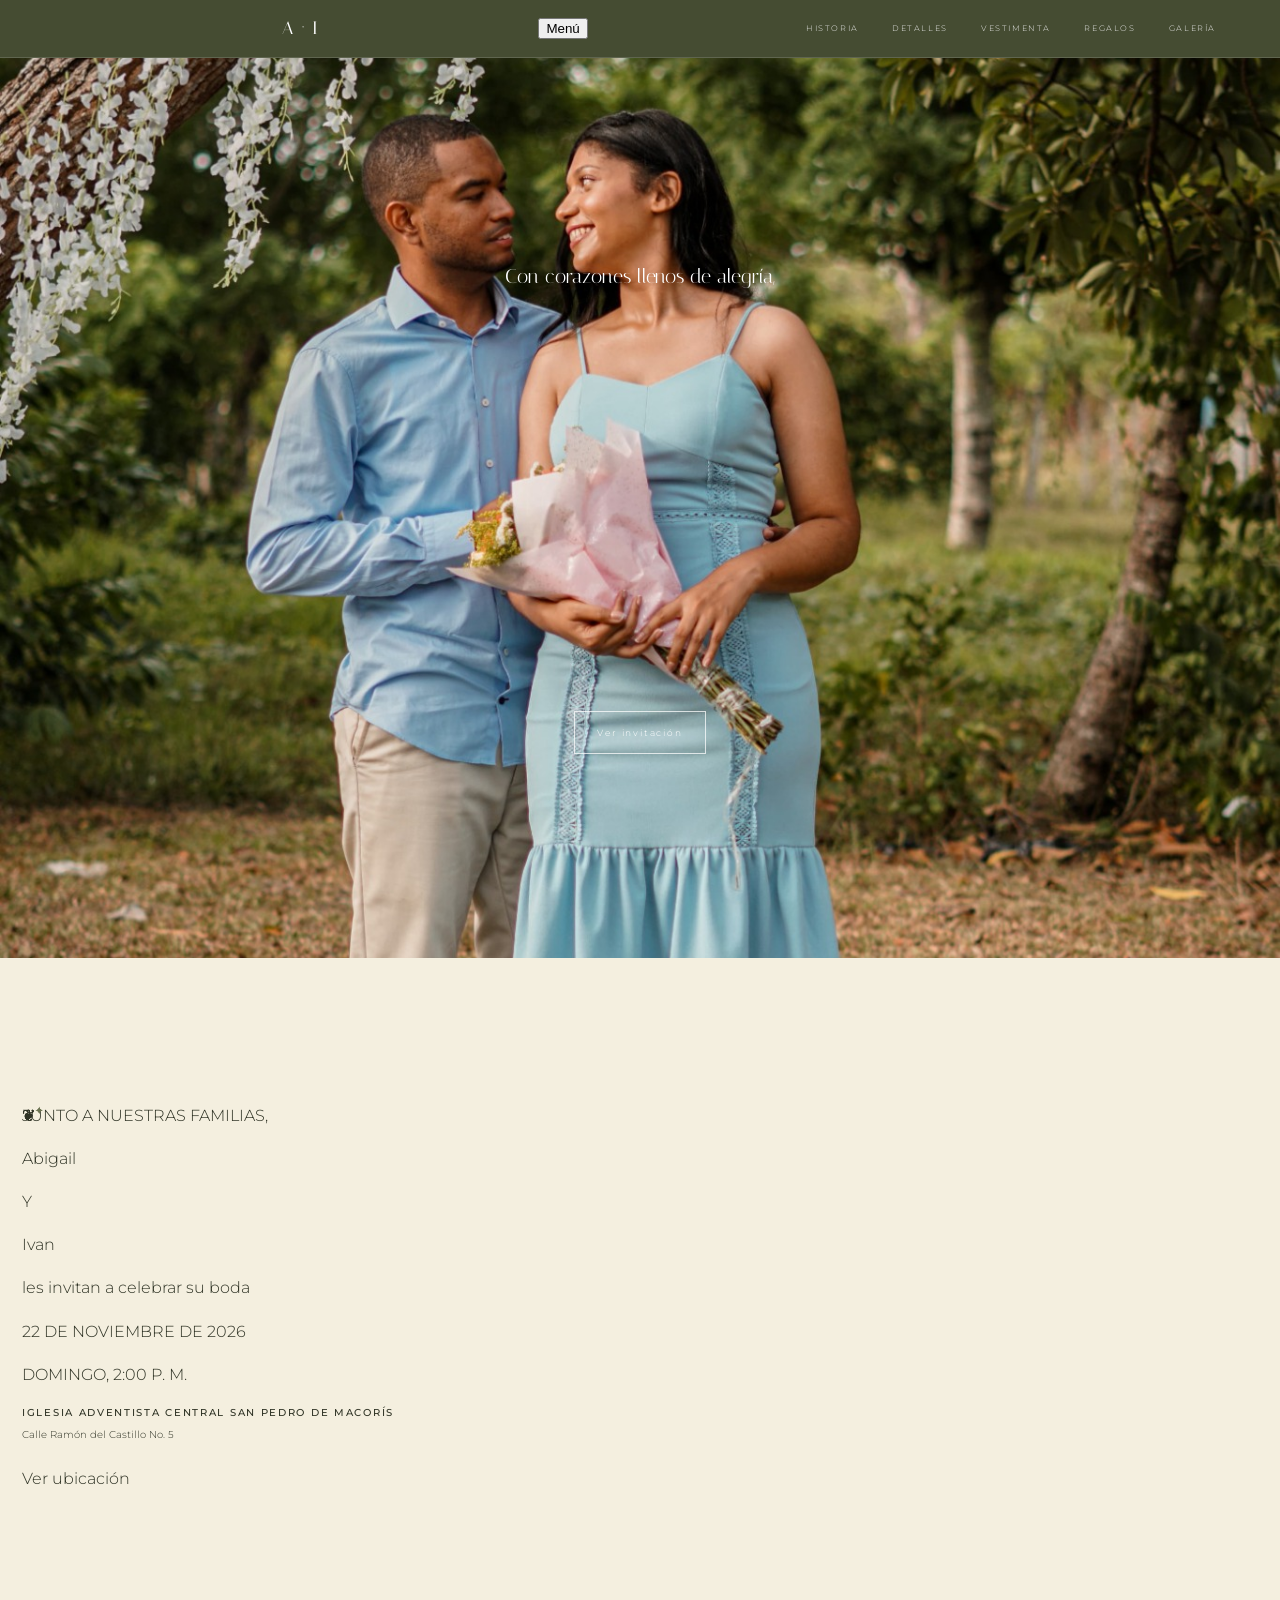
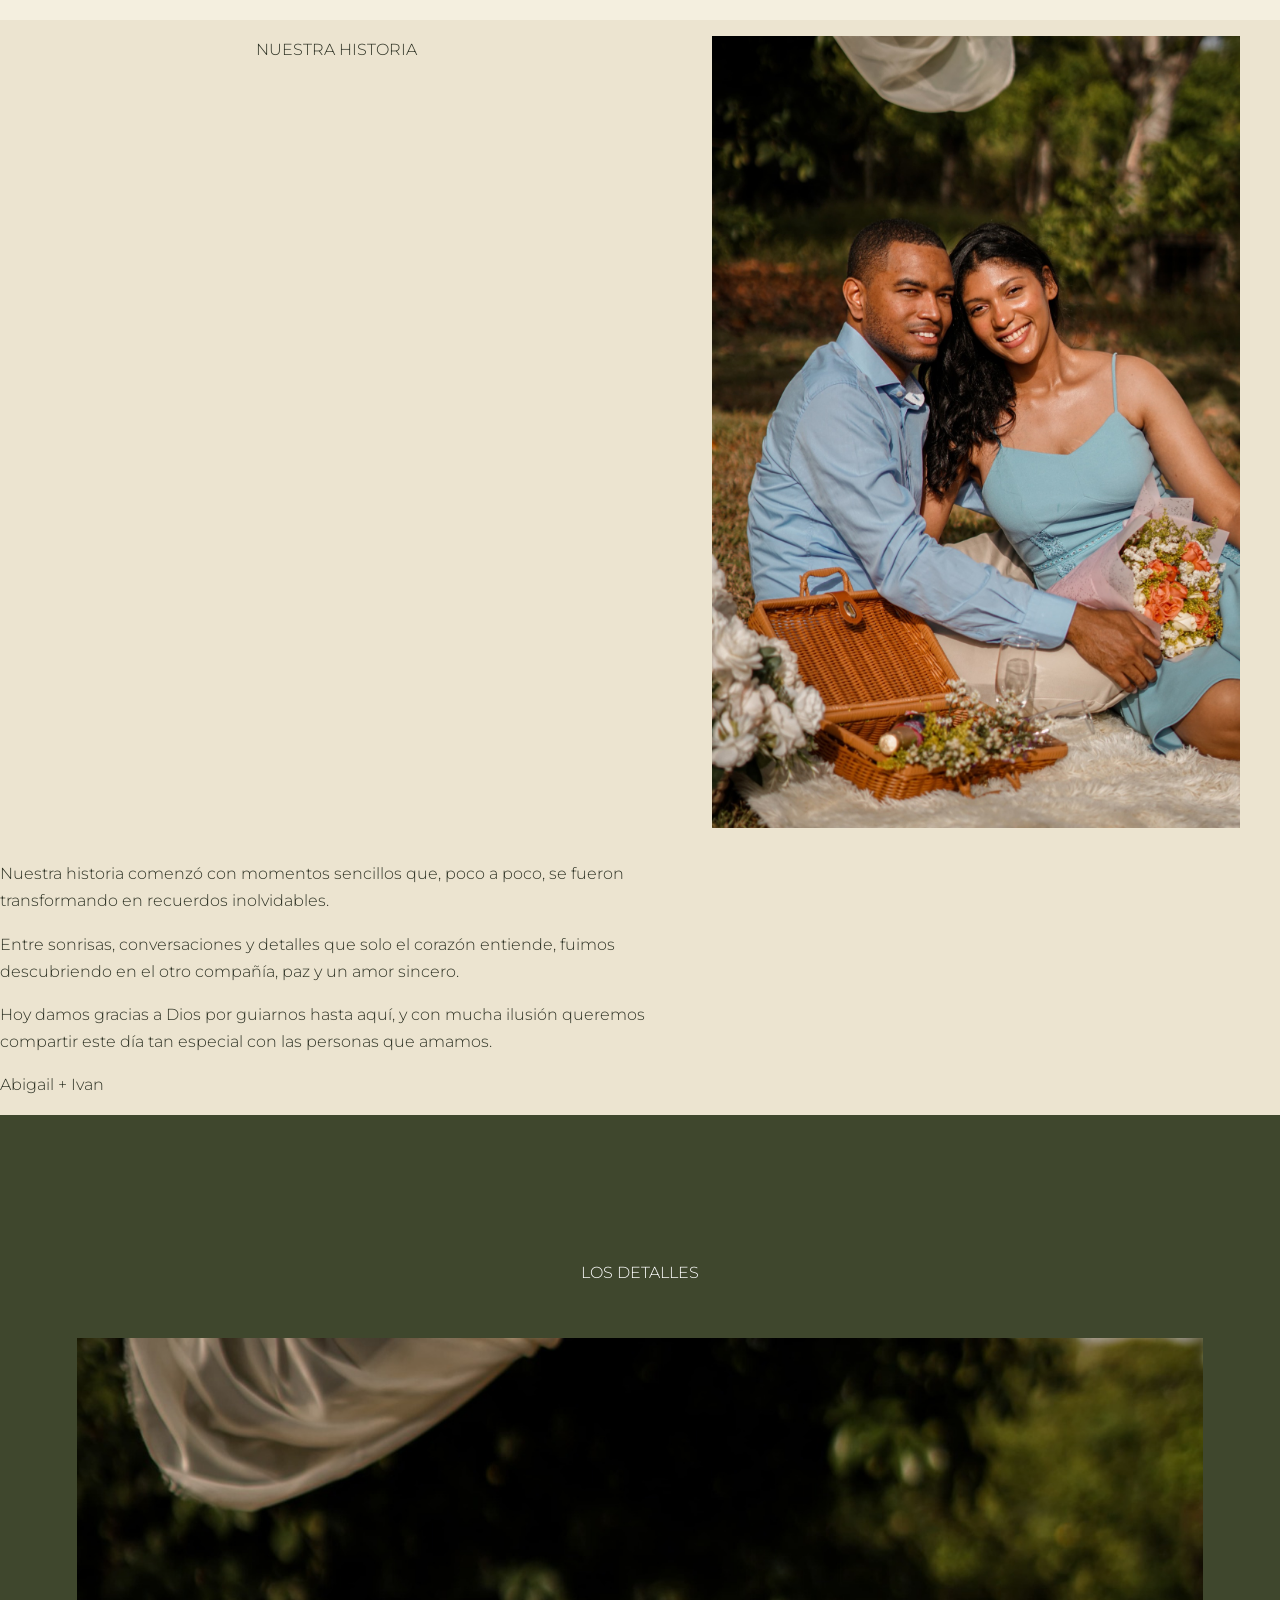
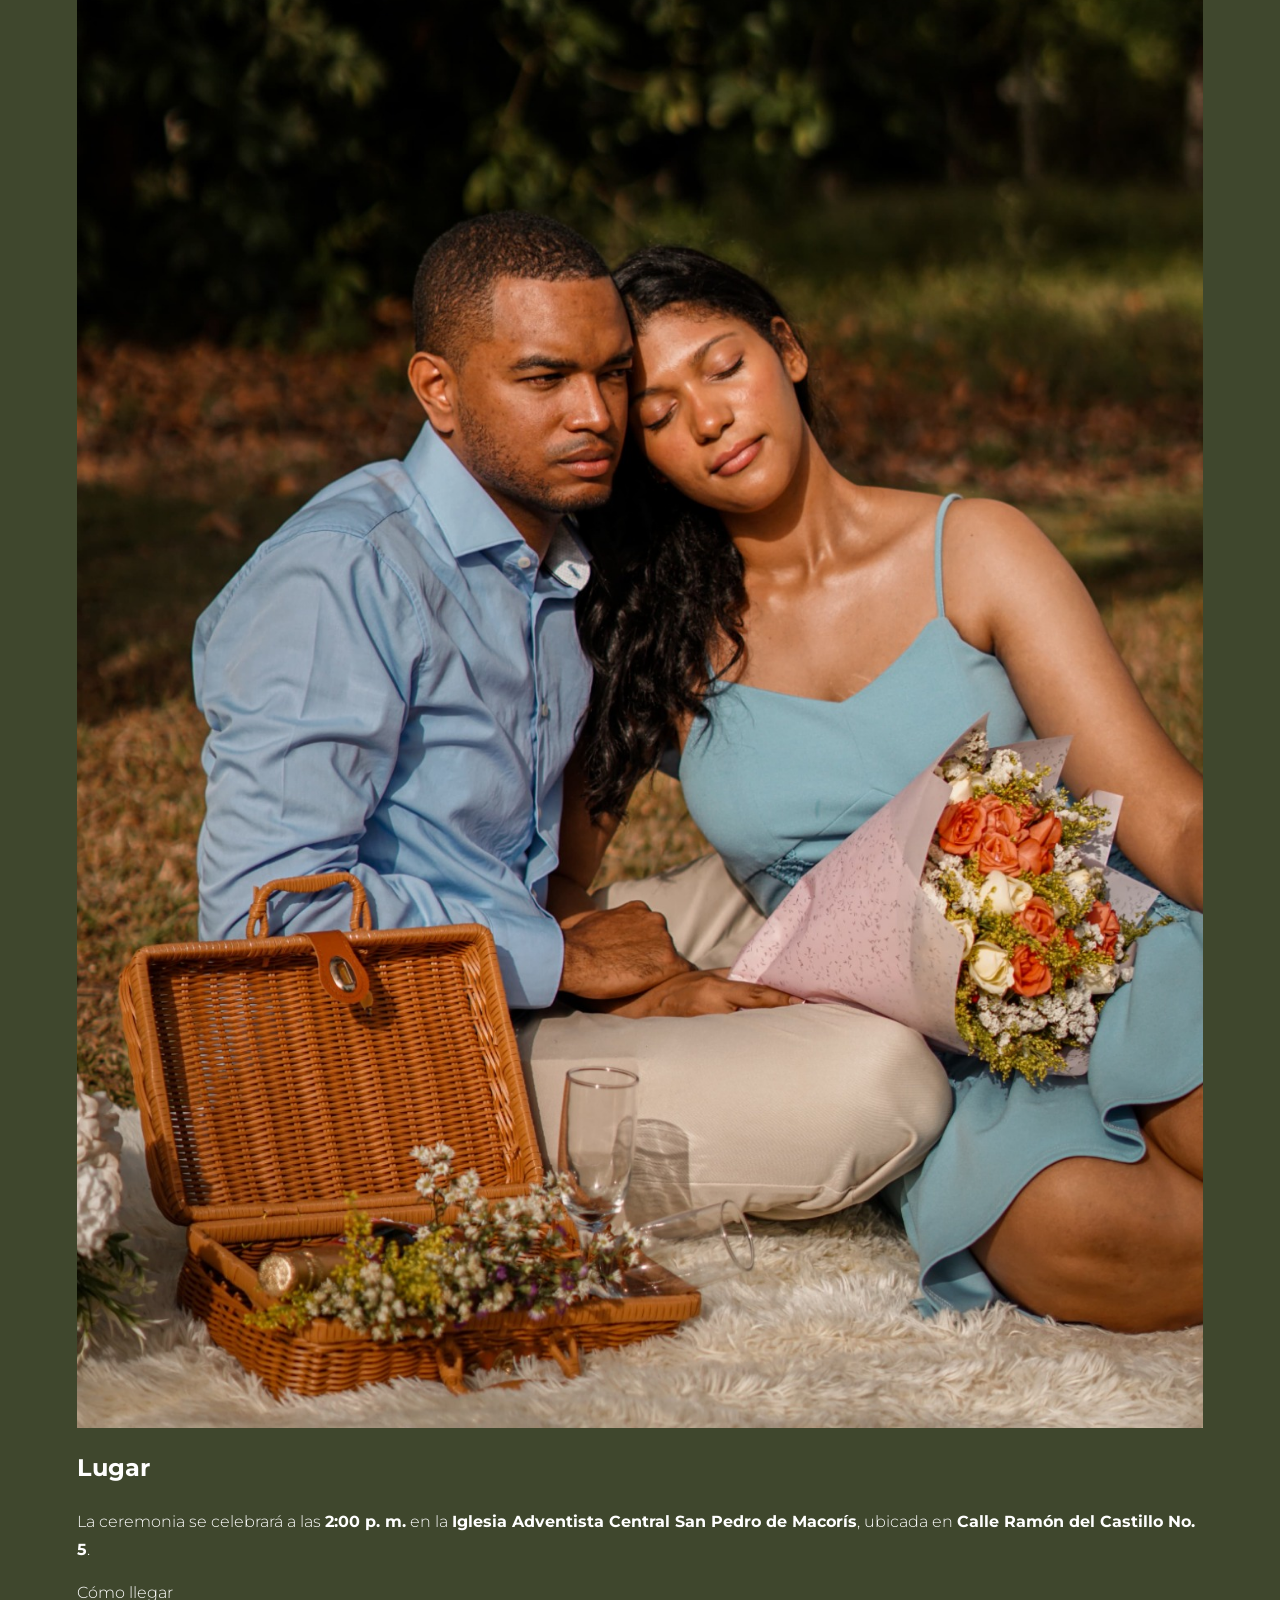
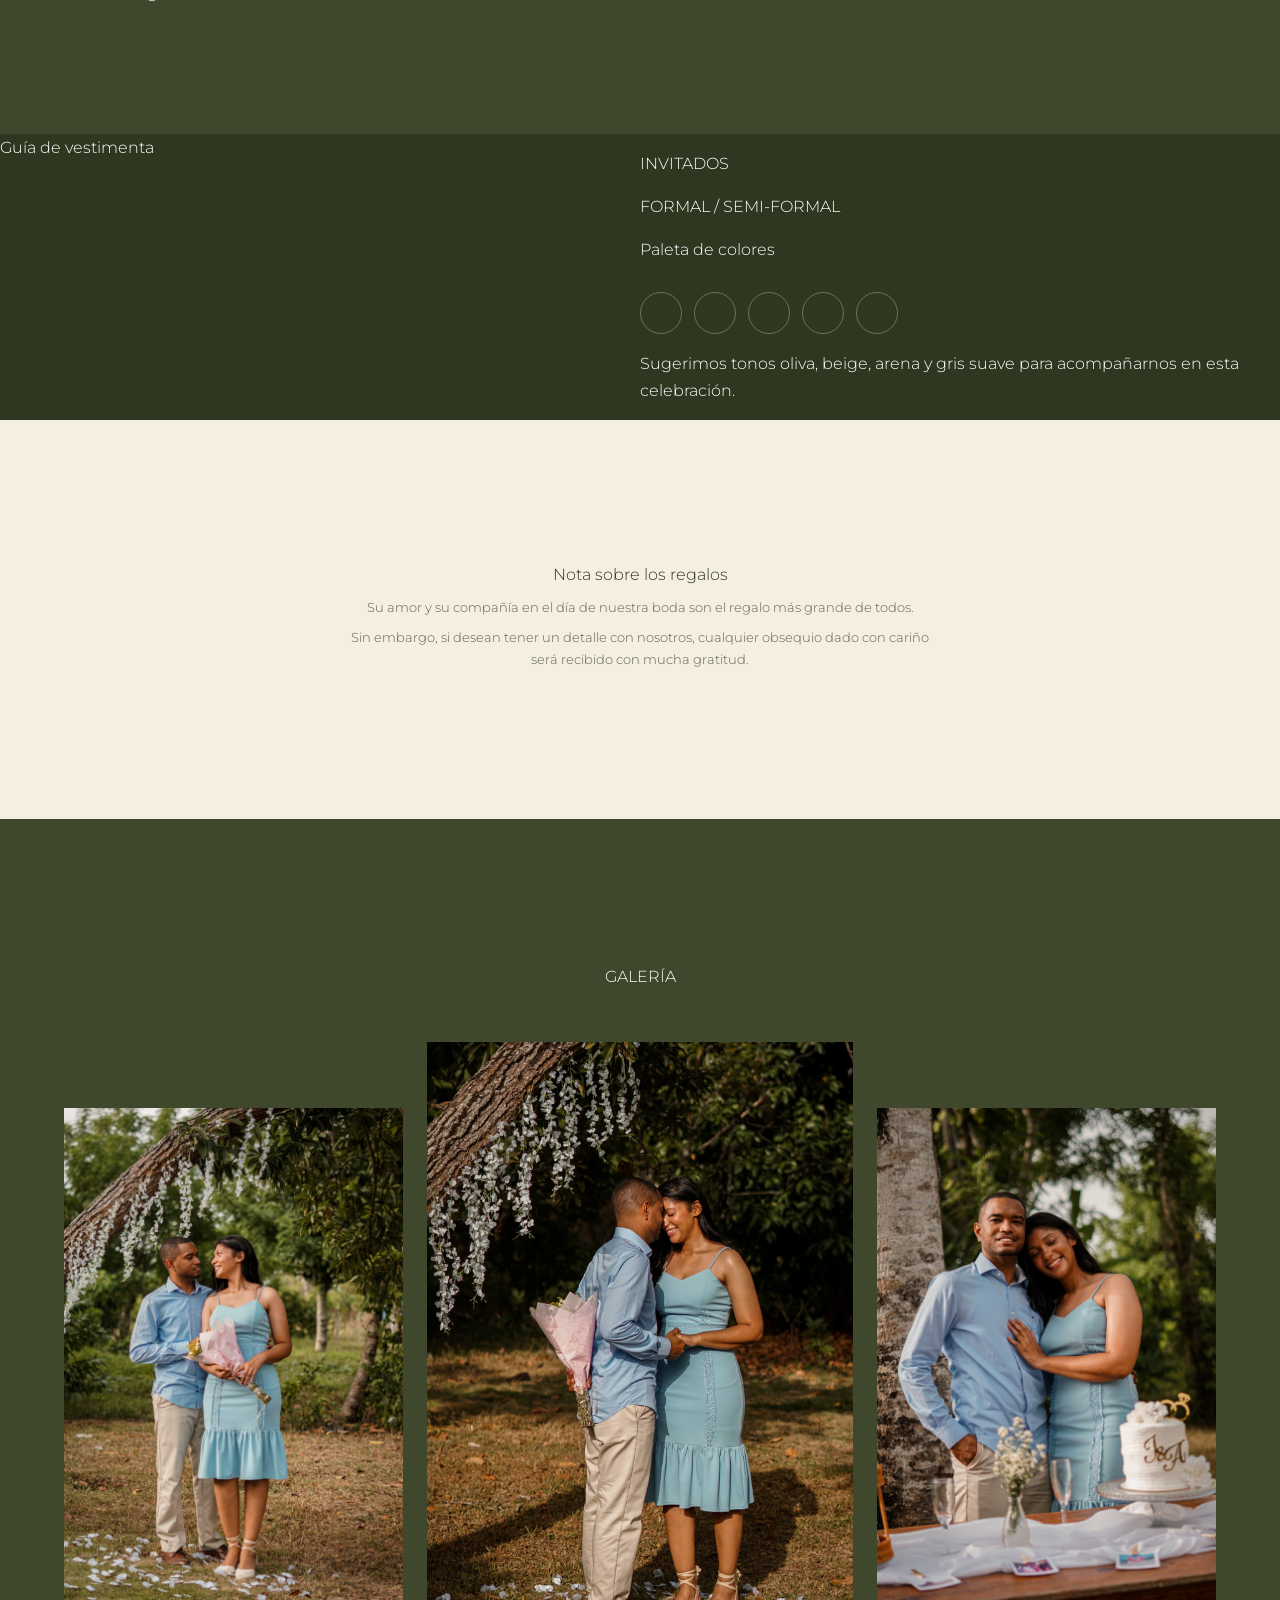
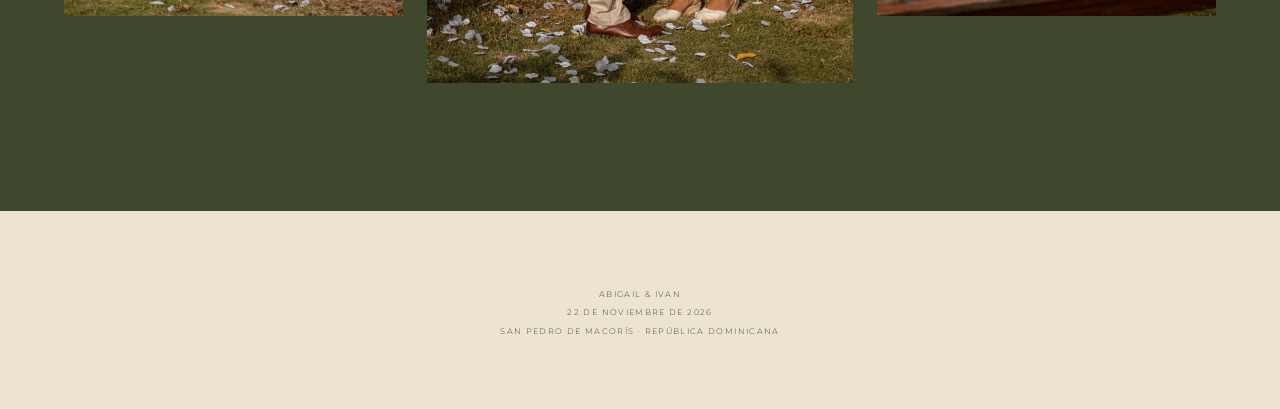
==== index.html @ ac49e96e "Update wedding site to refined olive template" ====
<!doctype html>
<html lang="es">
<head>
  <meta charset="UTF-8" />
  <meta name="viewport" content="width=device-width, initial-scale=1.0" />
  <meta name="description" content="Invitación de boda de Abigail e Ivan — 22 de noviembre de 2026." />
  <meta name="theme-color" content="#6d7050" />
  <title>Abigail & Ivan — 22.11.2026</title>
  <link rel="preconnect" href="https://fonts.googleapis.com">
  <link rel="preconnect" href="https://fonts.gstatic.com" crossorigin>
  <link href="https://fonts.googleapis.com/css2?family=Italiana&family=Montserrat:wght@300;400;500;600&family=Parisienne&display=swap" rel="stylesheet">
  <link rel="stylesheet" href="styles.css" />
</head>
<body>
  <header class="site-nav" id="inicio" aria-label="Navegación principal">
    <div class="nav-pattern"></div>
    <a class="nav-mark" href="#inicio">A · I</a>
    <button class="menu-toggle" aria-expanded="false" aria-label="Abrir menú">Menú</button>
    <nav class="nav-links">
      <a href="#historia">Historia</a>
      <a href="#detalles">Detalles</a>
      <a href="#vestimenta">Vestimenta</a>
      <a href="#regalos">Regalos</a>
      <a href="#galeria">Galería</a>
    </nav>
  </header>

  <main>
    <section class="opening reveal visible" aria-label="Bienvenida a la invitación">
      <p class="opening-copy">Con corazones llenos de alegría,</p>
      <a class="ghost-button" href="#invitacion">Ver invitación</a>
    </section>

    <section class="section invitation-section" id="invitacion">
      <div class="invite-card reveal">
        <span class="corner tl">❦</span>
        <span class="corner tr">❦</span>
        <span class="corner bl">❦</span>
        <span class="corner br">❦</span>

        <p class="caps-line">JUNTO A NUESTRAS FAMILIAS,</p>
        <div class="name-wrap">
          <p class="script-name">Abigail</p>
          <p class="and-word">Y</p>
          <p class="script-name">Ivan</p>
        </div>
        <p class="invite-copy">les invitan a celebrar su boda</p>

        <div class="invite-date">
          <p class="invite-date-main">22 DE NOVIEMBRE DE 2026</p>
          <p class="invite-date-sub">DOMINGO, 2:00 P. M.</p>
        </div>

        <p class="venue-name">IGLESIA ADVENTISTA CENTRAL SAN PEDRO DE MACORÍS</p>
        <p class="venue-place">Calle Ramón del Castillo No. 5</p>
        <a class="outline-button" href="https://maps.app.goo.gl/aFCGcjGTjwo8dzfy6" target="_blank" rel="noopener noreferrer">Ver ubicación</a>
      </div>
    </section>

    <section class="section story-section" id="historia">
      <div class="section-title light reveal">
        <p>NUESTRA HISTORIA</p>
        <span></span>
      </div>
      <figure class="story-photo reveal">
        <div class="lace-frame">
          <img src="assets/abigail-ivan-story.jpg" alt="Abigail e Ivan juntos" loading="lazy" />
        </div>
      </figure>
      <div class="story-text reveal delay-1">
        <p>Nuestra historia comenzó con momentos sencillos que, poco a poco, se fueron transformando en recuerdos inolvidables.</p>
        <p>Entre sonrisas, conversaciones y detalles que solo el corazón entiende, fuimos descubriendo en el otro compañía, paz y un amor sincero.</p>
        <p>Hoy damos gracias a Dios por guiarnos hasta aquí, y con mucha ilusión queremos compartir este día tan especial con las personas que amamos.</p>
        <p class="story-signature">Abigail + Ivan</p>
      </div>
    </section>

    <section class="section details-section" id="detalles">
      <div class="section-title reveal">
        <p>LOS DETALLES</p>
        <span></span>
      </div>

      <div class="detail-row reveal">
        <div class="scallop-frame">
          <img src="assets/abigail-ivan-gallery-1.jpg" alt="Abigail e Ivan en su sesión de fotos" loading="lazy" />
        </div>
        <div class="detail-copy">
          <h2>Lugar</h2>
          <p>La ceremonia se celebrará a las <strong>2:00 p. m.</strong> en la <strong>Iglesia Adventista Central San Pedro de Macorís</strong>, ubicada en <strong>Calle Ramón del Castillo No. 5</strong>.</p>
          <a class="outline-button" href="https://maps.app.goo.gl/aFCGcjGTjwo8dzfy6" target="_blank" rel="noopener noreferrer">Cómo llegar</a>
        </div>
      </div>
    </section>

    <section class="section attire-section" id="vestimenta">
      <div class="section-script reveal">Guía de vestimenta</div>
      <div class="attire-inner reveal delay-1">
        <p class="attire-label">INVITADOS</p>
        <p class="attire-type">FORMAL / SEMI-FORMAL</p>
        <p class="attire-subtitle">Paleta de colores</p>
        <div class="palette" aria-label="Paleta de colores sugerida">
          <span style="--swatch:#4f5526"></span>
          <span style="--swatch:#7c7d59"></span>
          <span style="--swatch:#c5c0ae"></span>
          <span style="--swatch:#bdb496"></span>
          <span style="--swatch:#b6b6b8"></span>
        </div>
        <p class="attire-note">Sugerimos tonos oliva, beige, arena y gris suave para acompañarnos en esta celebración.</p>
      </div>
    </section>

    <section class="section gift-section" id="regalos">
      <div class="gift-inner reveal">
        <div class="section-script">Nota sobre los regalos</div>
        <p>Su amor y su compañía en el día de nuestra boda son el regalo más grande de todos.</p>
        <p>Sin embargo, si desean tener un detalle con nosotros, cualquier obsequio dado con cariño será recibido con mucha gratitud.</p>
      </div>
    </section>

    <section class="section gallery-section" id="galeria">
      <div class="section-title reveal">
        <p>GALERÍA</p>
        <span></span>
      </div>
      <div class="gallery-grid">
        <figure class="gallery-card reveal"><img src="assets/abigail-ivan-hero.jpg" alt="Abigail e Ivan" loading="lazy" /></figure>
        <figure class="gallery-card wide reveal delay-1"><img src="assets/abigail-ivan-photo-break.jpg" alt="Abigail e Ivan sonriendo juntos" loading="lazy" /></figure>
        <figure class="gallery-card reveal delay-2"><img src="assets/abigail-ivan-gallery-2.jpg" alt="Abigail e Ivan durante su sesión" loading="lazy" /></figure>
      </div>
    </section>
  </main>

  <footer class="site-footer">
    <p class="footer-script">Abigail & Ivan</p>
    <p>22 DE NOVIEMBRE DE 2026</p>
    <p>San Pedro de Macorís · República Dominicana</p>
  </footer>

  <script src="script.js"></script>
</body>
</html>
---- styles.css ----
:root {
  --olive:#3f472d;
  --olive-dark:#303720;
  --olive-soft:#6d7553;
  --sage:#9ca486;
  --cream:#f4efdf;
  --cream-2:#ece4d0;
  --ink:#2f3325;
  --line:rgba(63,71,45,.32);
  --white:#fffdf7;
}

*{box-sizing:border-box}
html{scroll-behavior:smooth}
body{
  margin:0;
  color:var(--ink);
  background:var(--cream);
  font-family:"Montserrat",sans-serif;
  font-weight:300;
  line-height:1.7;
}
img{display:block;width:100%}
a{color:inherit;text-decoration:none}

.opening{
  min-height:100svh;
  position:relative;
  display:grid;
  place-items:center;
  color:white;
  background:url("assets/abigail-ivan-hero.jpg") center 42%/cover no-repeat;
}
.opening-shade{
  position:absolute;inset:0;
  background:linear-gradient(180deg,rgba(20,25,14,.22),rgba(20,25,14,.48));
}
.opening-content{
  position:relative;z-index:1;
  width:min(520px,88vw);
  text-align:center;
  padding:56px 24px;
}
.monogram{
  width:126px;height:126px;
  border:1px solid rgba(255,255,255,.72);
  border-radius:50%;
  margin:0 auto 40px;
  display:grid;place-items:center;
  position:relative;
  font-family:"Italiana",serif;
  font-size:37px;
}
.monogram span:first-child{position:absolute;top:17px}
.monogram span:last-child{position:absolute;bottom:15px}
.monogram i{width:1px;height:74px;background:rgba(255,255,255,.72);transform:rotate(38deg)}
.opening-copy{font-family:"Italiana",serif;font-size:20px;line-height:1.5;margin:0 0 14px;text-shadow:0 1px 10px rgba(0,0,0,.22)}
.opening-copy.small{font-family:"Montserrat",sans-serif;font-size:11px;letter-spacing:.09em;margin-bottom:34px}
.ghost-button{display:inline-flex;align-items:center;justify-content:center;border:1px solid rgba(255,255,255,.72);padding:13px 22px;font-size:9px;letter-spacing:.2em;transition:.2s ease;background:rgba(255,255,255,.04)}
.ghost-button:hover{background:white;color:var(--olive)}

.site-nav{
  position:sticky;top:0;z-index:20;
  display:flex;align-items:center;justify-content:space-between;gap:24px;
  padding:13px clamp(18px,5vw,66px);
  background:rgba(63,71,45,.97);color:white;
  border-bottom:1px solid rgba(255,255,255,.14);
  backdrop-filter:blur(10px);
}
.nav-mark{font-family:"Italiana",serif;letter-spacing:.1em;font-size:18px;white-space:nowrap}
.site-nav nav{display:flex;align-items:center;gap:clamp(16px,2.6vw,36px)}
.site-nav nav a{font-size:8px;letter-spacing:.2em;text-transform:uppercase;opacity:.9;white-space:nowrap}
.site-nav nav a:hover{opacity:1;text-decoration:underline;text-underline-offset:5px}

.paper-section{background:var(--cream)}
.invitation-section{padding:clamp(70px,10vw,135px) 22px}
.ornate-card{
  position:relative;
  width:min(620px,100%);
  margin:0 auto;
  text-align:center;
  padding:clamp(62px,9vw,96px) clamp(25px,7vw,72px);
  border:1px solid var(--olive-soft);
  outline:1px solid rgba(63,71,45,.28);
  outline-offset:-10px;
  background:rgba(255,253,247,.34);
  box-shadow:0 18px 50px rgba(56,58,40,.08);
}
.ornate-card::before,.ornate-card::after{content:"";position:absolute;left:50%;transform:translateX(-50%);width:78px;height:18px;border-top:1px solid var(--olive-soft);border-radius:50%}
.ornate-card::before{top:22px}.ornate-card::after{bottom:22px;transform:translateX(-50%) rotate(180deg)}
.corner{position:absolute;width:46px;height:46px;border-color:var(--olive-soft)}
.corner::after{content:"✦";position:absolute;color:var(--olive-soft);font-size:10px}
.corner-tl{top:14px;left:14px;border-top:1px solid;border-left:1px solid}.corner-tl::after{top:8px;left:8px}
.corner-tr{top:14px;right:14px;border-top:1px solid;border-right:1px solid}.corner-tr::after{top:8px;right:8px}
.corner-bl{bottom:14px;left:14px;border-bottom:1px solid;border-left:1px solid}.corner-bl::after{bottom:8px;left:8px}
.corner-br{bottom:14px;right:14px;border-bottom:1px solid;border-right:1px solid}.corner-br::after{bottom:8px;right:8px}
.tiny-caps,.section-kicker{font-size:9px;letter-spacing:.24em;text-transform:uppercase;margin:0 0 18px;font-weight:400}
.script-line{font-family:"Parisienne",cursive;font-size:clamp(62px,9vw,92px);line-height:.9;margin:0;color:var(--olive)}
.ampersand{font-family:"Italiana",serif;font-size:25px;line-height:1;margin:8px 0;color:var(--olive-soft)}
.invitation-copy{font-family:"Italiana",serif;font-size:17px;line-height:1.55;margin:30px 0}
.date-grid{display:grid;grid-template-columns:1fr auto 1fr;align-items:center;gap:20px;margin:26px auto 12px;max-width:390px;border-top:1px solid var(--line);border-bottom:1px solid var(--line);padding:12px 0}
.date-grid span{font-size:9px;letter-spacing:.16em;line-height:1.5}
.date-grid strong{font-family:"Italiana",serif;font-size:54px;font-weight:400;line-height:1}
.time{font-family:"Italiana",serif;font-size:20px;margin:15px 0 22px}
.venue-name{font-size:10px;font-weight:500;letter-spacing:.17em;margin:0 0 5px}
.venue-place{font-size:10px;margin:0 0 22px}
.text-link{display:inline-block;font-size:8px;letter-spacing:.18em;border-bottom:1px solid currentColor;padding-bottom:3px}

.story-section{display:grid;grid-template-columns:1.05fr .95fr;min-height:720px;background:var(--cream-2)}
.story-photo{min-height:680px;overflow:hidden}.story-photo img{height:100%;object-fit:cover;object-position:center 36%}
.story-copy{display:flex;flex-direction:column;justify-content:center;padding:clamp(65px,8vw,115px);max-width:700px}
.story-copy h2,.section-title h2,.attire-copy h2,.gift-inner h2{font-family:"Italiana",serif;font-weight:400;line-height:1.06;margin:0 0 26px;font-size:clamp(44px,5.6vw,74px)}
.story-copy>p:not(.section-kicker):not(.signature){font-size:13px;max-width:540px;color:#555a45}
.signature{font-family:"Parisienne",cursive;font-size:32px;margin:28px 0 0;color:var(--olive)}
.leaf-divider{display:flex;align-items:center;gap:8px;margin:0 0 24px;width:100px}
.leaf-divider i{display:block;width:45px;height:1px;background:var(--olive-soft)}
.leaf-divider span{display:block;width:10px;height:6px;border-radius:100% 0 100% 0;background:var(--olive-soft);transform:rotate(28deg)}
.leaf-divider span:last-child{transform:rotate(208deg)}

.details-section{background:var(--olive);color:white;padding:clamp(80px,10vw,130px) clamp(22px,6vw,90px)}
.section-title{text-align:center;max-width:760px;margin:0 auto 52px}
.section-kicker.light{color:rgba(255,255,255,.7)}
.details-grid{max-width:1100px;margin:0 auto;display:grid;grid-template-columns:repeat(3,1fr);border-top:1px solid rgba(255,255,255,.22);border-bottom:1px solid rgba(255,255,255,.22)}
.detail-card{text-align:center;padding:42px 28px 48px;border-right:1px solid rgba(255,255,255,.22)}
.detail-card:last-child{border-right:0}.detail-icon{font-family:"Italiana",serif;font-size:13px;opacity:.55}
.detail-card h3{font-family:"Italiana",serif;font-weight:400;font-size:31px;margin:20px 0 16px}.detail-card p{font-size:11px;color:rgba(255,255,255,.78);margin:0}.detail-card strong{font-weight:400;color:white}.detail-card a{display:inline-block;font-size:8px;letter-spacing:.15em;text-transform:uppercase;margin-top:20px;border-bottom:1px solid rgba(255,255,255,.5)}

.full-photo{position:relative;min-height:72vh;overflow:hidden}.full-photo>img{position:absolute;inset:0;height:100%;object-fit:cover;object-position:center 42%}.full-photo::after{content:"";position:absolute;inset:0;background:linear-gradient(180deg,rgba(30,35,21,.08),rgba(30,35,21,.35))}.full-photo-copy{position:absolute;z-index:2;inset:auto 0 42px;text-align:center;color:white}.full-photo-copy p{font-family:"Italiana",serif;font-size:34px;letter-spacing:.08em;margin:0}.full-photo-copy span{font-family:"Parisienne",cursive;font-size:36px}

.timeline-section{padding:clamp(85px,10vw,135px) 22px}.timeline-section .section-title h2{color:var(--olive)}
.timeline{width:min(820px,100%);margin:0 auto;position:relative}.timeline::before{content:"";position:absolute;left:154px;top:18px;bottom:18px;width:1px;background:var(--line)}
.timeline-item{display:grid;grid-template-columns:130px 48px 1fr;align-items:start;padding:24px 0}.timeline-time{text-align:right;font-size:8px;letter-spacing:.16em;padding-top:9px}.timeline-dot{position:relative;height:34px}.timeline-dot::after{content:"";position:absolute;top:9px;left:19px;width:9px;height:9px;border:1px solid var(--olive);background:var(--cream);border-radius:50%}.timeline-item.featured .timeline-dot::after{background:var(--olive)}.timeline-item h3{font-family:"Italiana",serif;font-size:28px;font-weight:400;margin:0 0 4px}.timeline-item p{font-size:11px;color:#646952;margin:0;max-width:520px}

.attire-section{display:grid;grid-template-columns:1fr 1fr;background:var(--olive-dark);color:white}.attire-photo{min-height:650px}.attire-photo img{height:100%;object-fit:cover;object-position:center 42%}.attire-copy{display:flex;flex-direction:column;justify-content:center;padding:clamp(60px,8vw,110px)}.attire-copy p:not(.section-kicker){font-size:12px;color:rgba(255,255,255,.76);max-width:500px}.palette{display:flex;gap:12px;margin:28px 0 14px}.palette span{width:42px;height:42px;border-radius:50%;background:var(--c);border:1px solid rgba(255,255,255,.28)}.attire-copy small{font-size:8px;letter-spacing:.12em;text-transform:uppercase;color:rgba(255,255,255,.55)}

.gift-section{padding:clamp(90px,11vw,150px) 22px}.gift-inner{text-align:center;max-width:760px;margin:0 auto}.gift-inner .leaf-divider{margin:0 auto 28px}.gift-inner p:not(.section-kicker):not(.signature){font-size:13px;color:#5e624d;margin:8px auto;max-width:600px}.gift-inner .signature{margin-top:30px}

.gallery-section{background:var(--olive);color:white;padding:clamp(80px,10vw,130px) clamp(18px,5vw,70px)}
.gallery-grid{max-width:1220px;margin:0 auto;display:grid;grid-template-columns:.92fr 1.16fr .92fr;gap:clamp(10px,2vw,24px);align-items:center}.gallery-card{margin:0;overflow:hidden;background:var(--olive-dark)}.gallery-card img{height:100%;object-fit:cover;transition:transform .6s ease}.gallery-card.portrait{height:min(64vw,640px)}.gallery-card.landscape{height:min(54vw,540px)}.gallery-card:nth-child(1) img{object-position:center 38%}.gallery-card:nth-child(2) img{object-position:center 42%}.gallery-card:nth-child(3) img{object-position:center 40%}.gallery-card:hover img{transform:scale(1.025)}

footer{background:var(--cream-2);text-align:center;padding:72px 22px 66px;color:var(--olive)}.footer-monogram{font-family:"Parisienne",cursive;font-size:52px;margin-bottom:12px}.footer-monogram span{font-family:"Italiana",serif;font-size:.6em;margin:0 5px}footer p{font-size:8px;letter-spacing:.17em;text-transform:uppercase;margin:5px 0}

.reveal{opacity:0;transform:translateY(18px);transition:opacity .8s ease,transform .8s ease}.reveal.visible{opacity:1;transform:none}.delay-1{transition-delay:.1s}.delay-2{transition-delay:.2s}

@media(max-width:900px){
  .site-nav{overflow:hidden}.site-nav nav{overflow-x:auto;scrollbar-width:none}.site-nav nav::-webkit-scrollbar{display:none}
  .story-section,.attire-section{grid-template-columns:1fr}.story-photo,.attire-photo{min-height:560px}.story-copy,.attire-copy{padding:70px clamp(24px,8vw,64px)}
  .details-grid{grid-template-columns:1fr}.detail-card{border-right:0;border-bottom:1px solid rgba(255,255,255,.22)}.detail-card:last-child{border-bottom:0}
  .gallery-grid{grid-template-columns:1fr;max-width:650px}.gallery-card.portrait,.gallery-card.landscape{height:auto}.gallery-card img{aspect-ratio:4/5}
}

@media(max-width:620px){
  .site-nav{padding:12px 15px;gap:17px}.nav-mark{font-size:16px}.site-nav nav{gap:18px}.site-nav nav a{font-size:7px}
  .opening{background-position:center 40%}.opening-content{padding-top:90px}.monogram{width:105px;height:105px;margin-bottom:30px}.monogram i{height:62px}.opening-copy{font-size:18px}
  .invitation-section{padding:58px 15px}.ornate-card{padding:60px 25px}.script-line{font-size:64px}.date-grid{gap:10px}.date-grid strong{font-size:46px}.date-grid span{font-size:7px}
  .story-photo,.attire-photo{min-height:72svh}.story-copy h2,.section-title h2,.attire-copy h2,.gift-inner h2{font-size:44px}
  .full-photo{min-height:62svh}.full-photo>img{object-position:center 40%}
  .timeline::before{left:112px}.timeline-item{grid-template-columns:91px 42px 1fr}.timeline-time{font-size:7px}.timeline-dot::after{left:16px}.timeline-item h3{font-size:24px}
  .palette{gap:8px}.palette span{width:36px;height:36px}
}

@media(prefers-reduced-motion:reduce){html{scroll-behavior:auto}.reveal{opacity:1;transform:none;transition:none}}
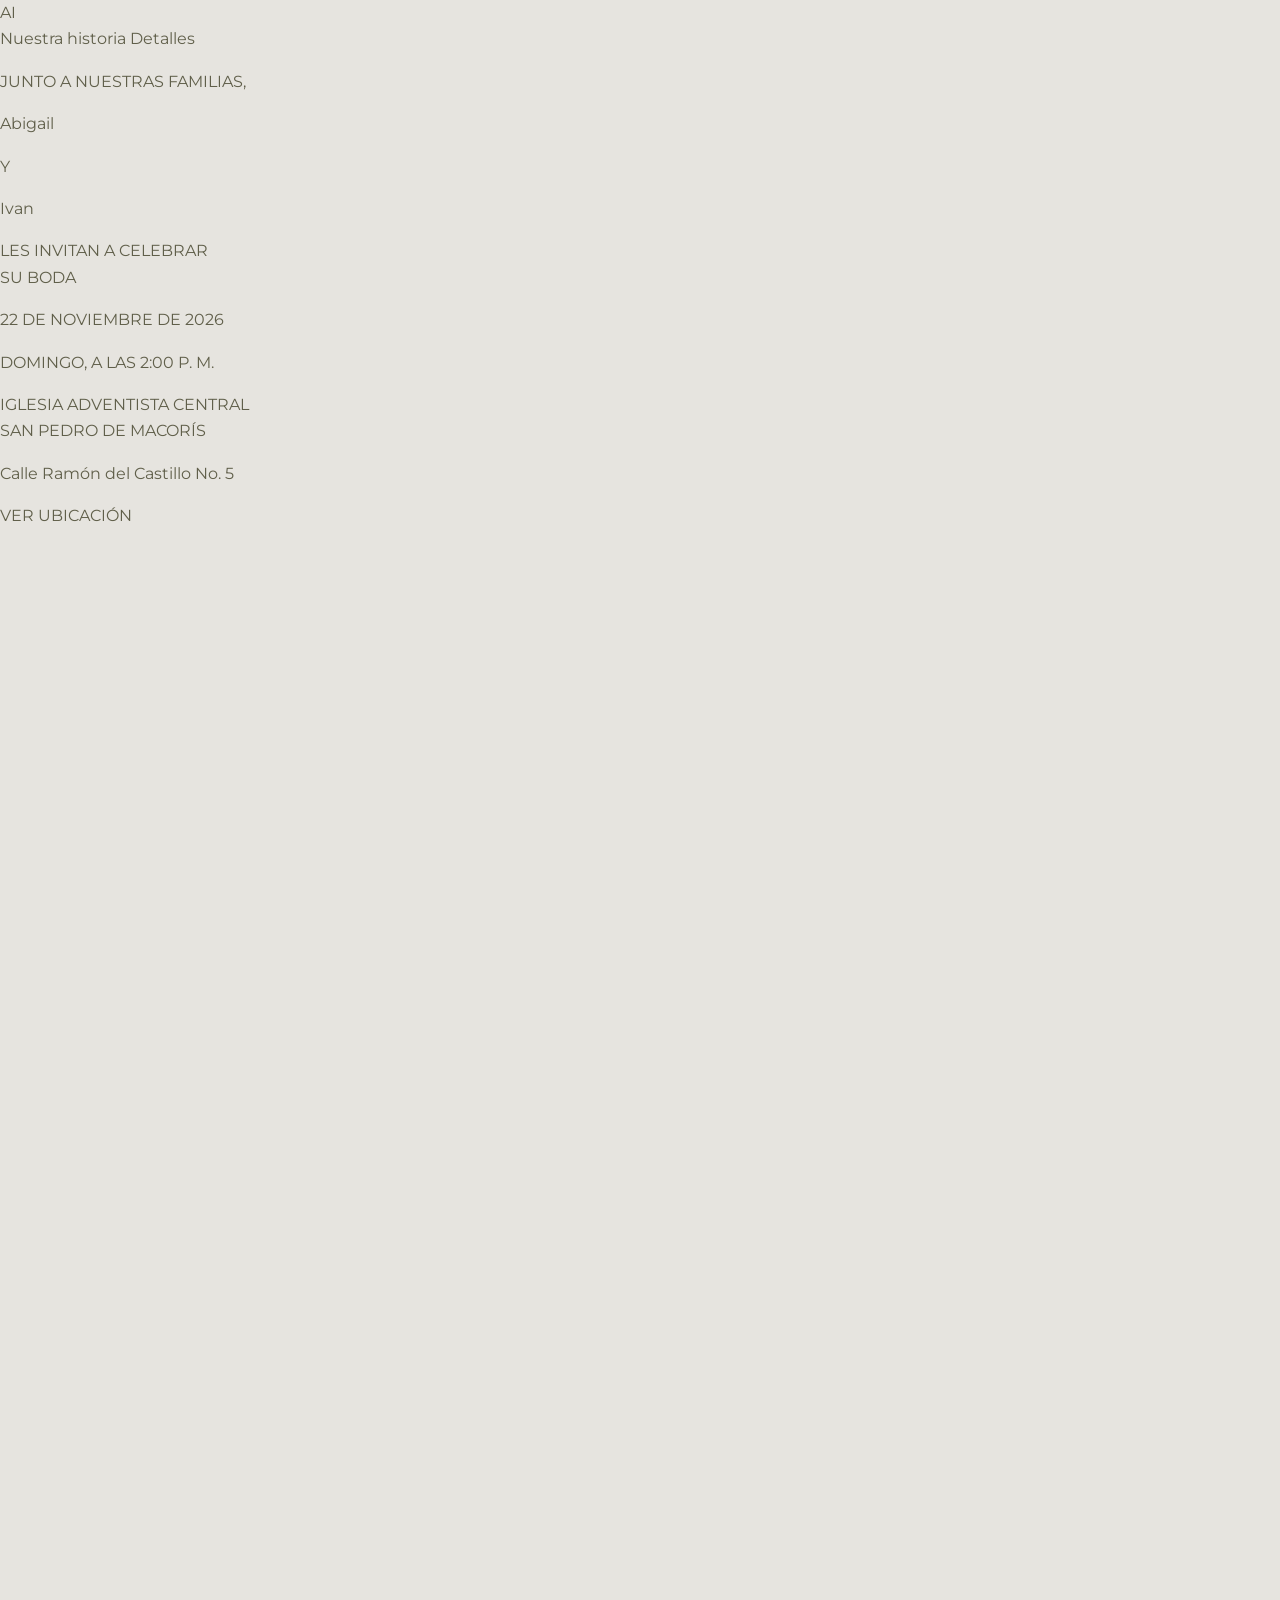
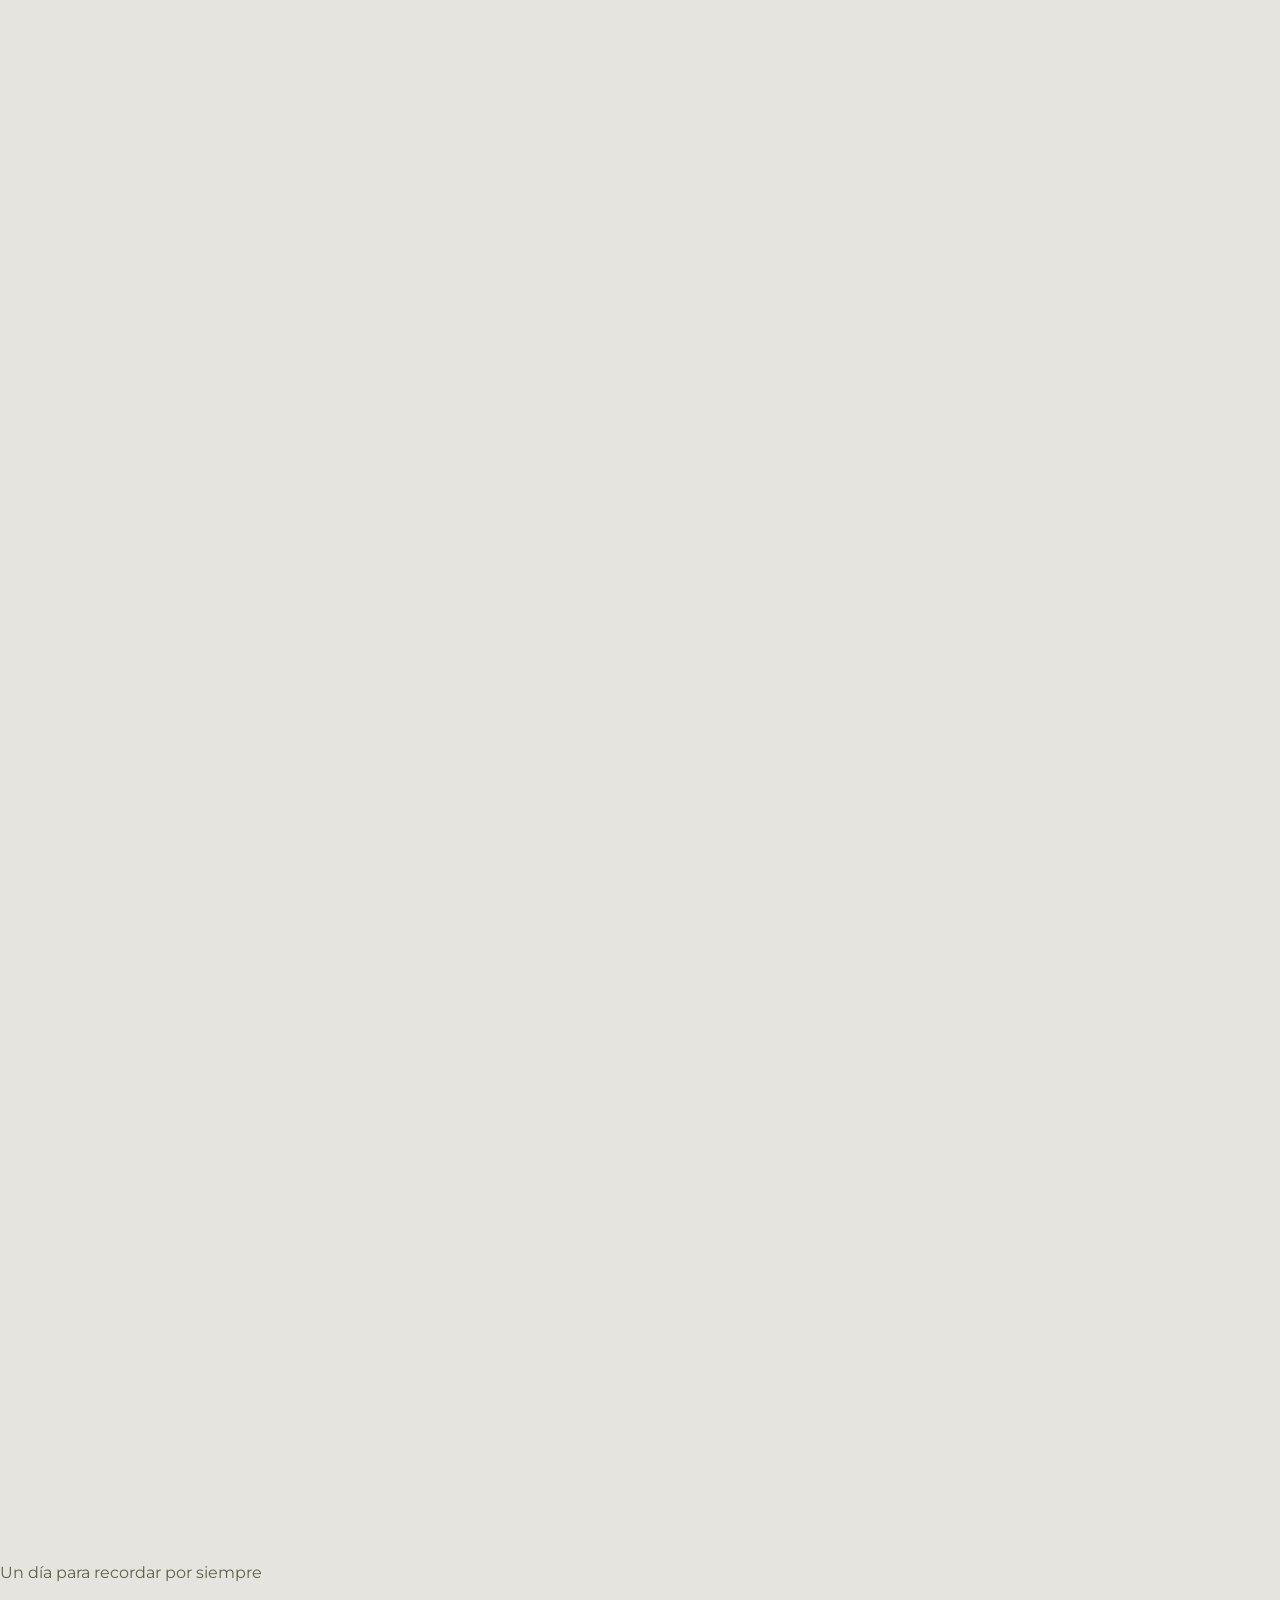
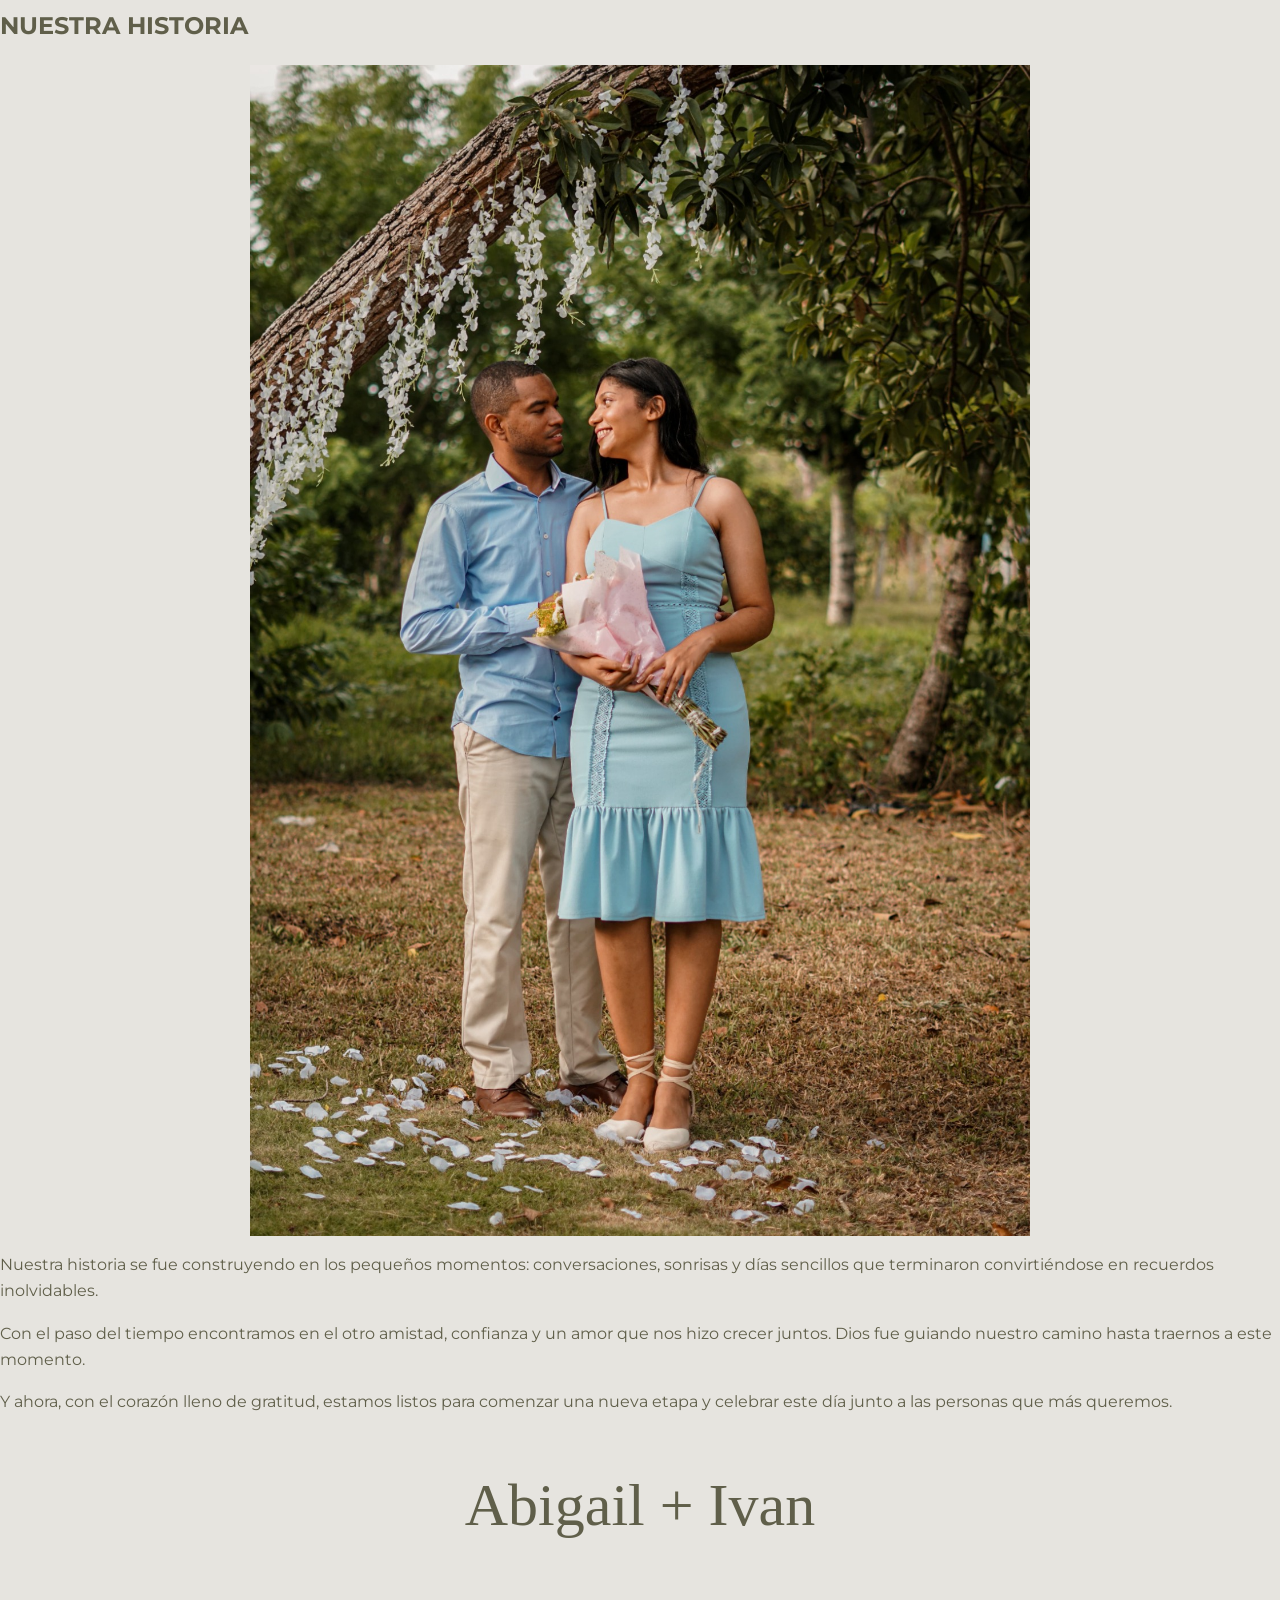
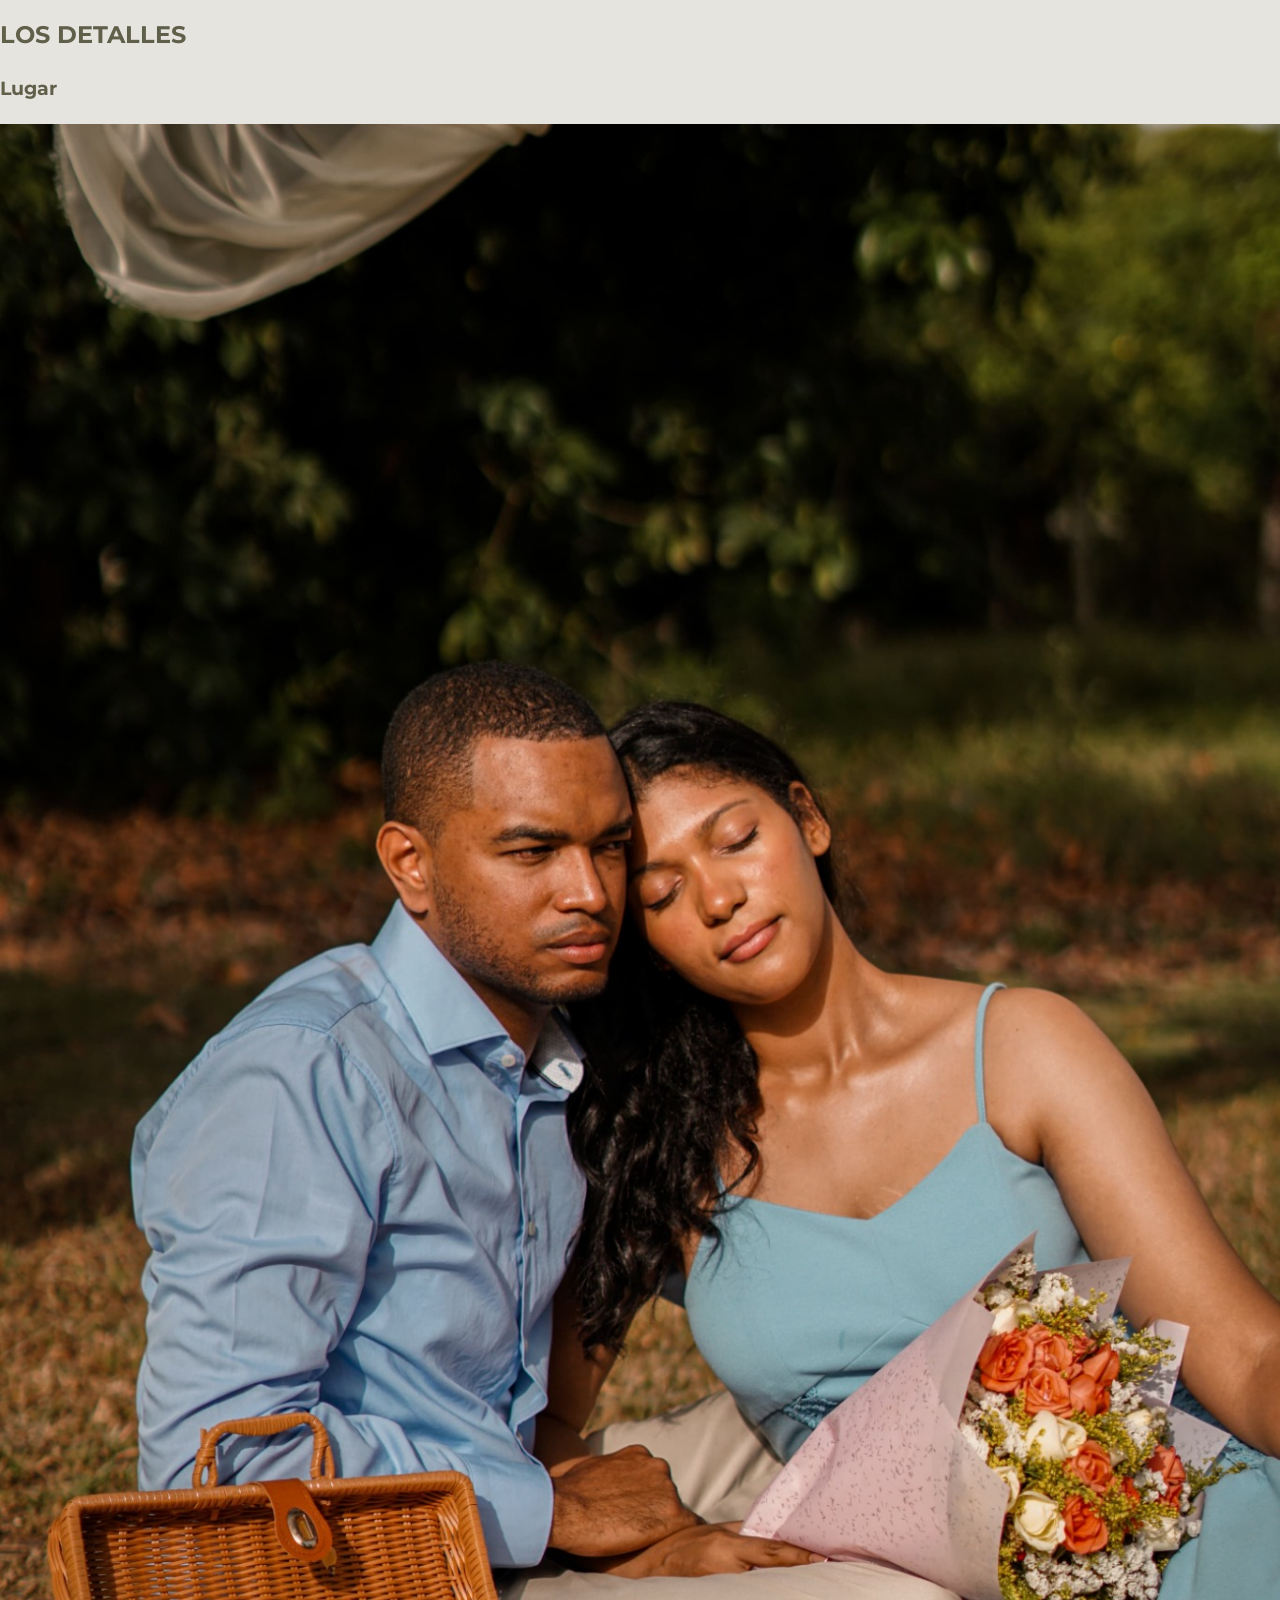
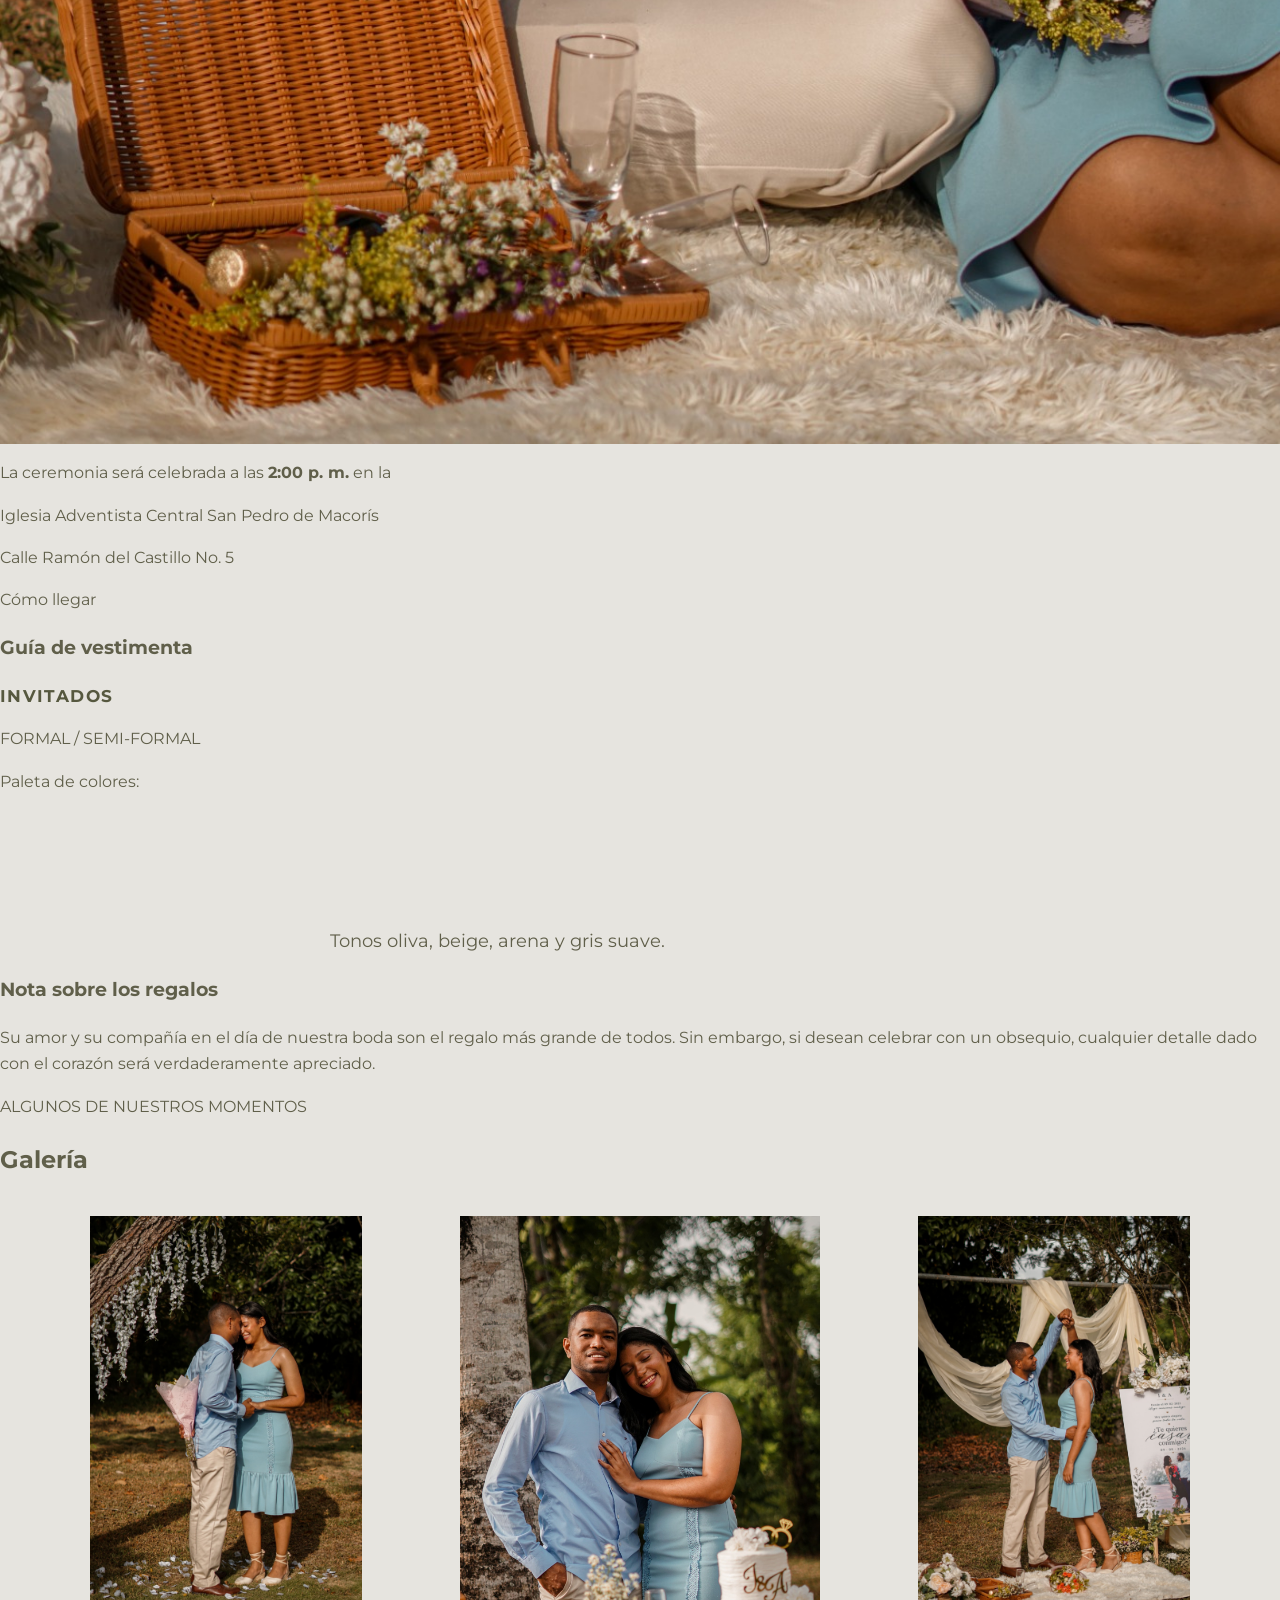
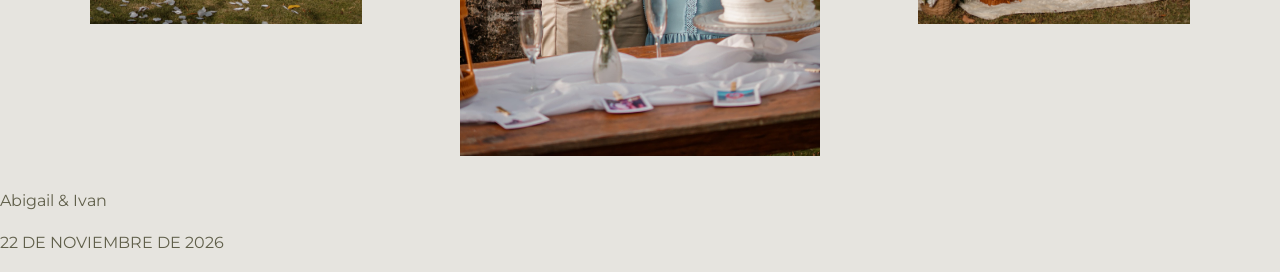
==== commit d255b21a: "Rebuild wedding site to match olive Canva template" ====
--- a/index.html
+++ b/index.html
@@ -4,7 +4,7 @@
   <meta charset="UTF-8" />
   <meta name="viewport" content="width=device-width, initial-scale=1.0" />
   <meta name="description" content="Invitación de boda de Abigail e Ivan — 22 de noviembre de 2026." />
-  <meta name="theme-color" content="#6d7050" />
+  <meta name="theme-color" content="#6f7152" />
   <title>Abigail & Ivan — 22.11.2026</title>
   <link rel="preconnect" href="https://fonts.googleapis.com">
   <link rel="preconnect" href="https://fonts.gstatic.com" crossorigin>
@@ -12,129 +12,133 @@
   <link rel="stylesheet" href="styles.css" />
 </head>
 <body>
-  <header class="site-nav" id="inicio" aria-label="Navegación principal">
-    <div class="nav-pattern"></div>
-    <a class="nav-mark" href="#inicio">A · I</a>
-    <button class="menu-toggle" aria-expanded="false" aria-label="Abrir menú">Menú</button>
-    <nav class="nav-links">
-      <a href="#historia">Historia</a>
+  <header class="topbar" id="inicio">
+    <div class="topbar-pattern"></div>
+    <a class="seal" href="#inicio" aria-label="Inicio"><span>A</span><i></i><span>I</span></a>
+    <nav class="topnav" aria-label="Navegación principal">
+      <a href="#historia">Nuestra historia</a>
       <a href="#detalles">Detalles</a>
-      <a href="#vestimenta">Vestimenta</a>
-      <a href="#regalos">Regalos</a>
-      <a href="#galeria">Galería</a>
     </nav>
   </header>
 
   <main>
-    <section class="opening reveal visible" aria-label="Bienvenida a la invitación">
-      <p class="opening-copy">Con corazones llenos de alegría,</p>
-      <a class="ghost-button" href="#invitacion">Ver invitación</a>
-    </section>
+    <section class="invitation" aria-label="Invitación de boda">
+      <div class="paper-grain"></div>
+      <div class="invitation-inner reveal visible">
+        <img class="ornate-frame" src="assets/vintage-invitation-frame.webp" alt="" aria-hidden="true" />
+        <div class="invitation-copy-wrap">
+          <p class="invite-intro">JUNTO A NUESTRAS FAMILIAS,</p>
+          <p class="couple-name">Abigail</p>
+          <p class="and">Y</p>
+          <p class="couple-name">Ivan</p>
+          <p class="invite-line">LES INVITAN A CELEBRAR<br>SU BODA</p>
 
-    <section class="section invitation-section" id="invitacion">
-      <div class="invite-card reveal">
-        <span class="corner tl">❦</span>
-        <span class="corner tr">❦</span>
-        <span class="corner bl">❦</span>
-        <span class="corner br">❦</span>
+          <p class="date-strong">22 DE NOVIEMBRE DE 2026</p>
+          <p class="date-sub">DOMINGO, A LAS 2:00 P. M.</p>
 
-        <p class="caps-line">JUNTO A NUESTRAS FAMILIAS,</p>
-        <div class="name-wrap">
-          <p class="script-name">Abigail</p>
-          <p class="and-word">Y</p>
-          <p class="script-name">Ivan</p>
+          <p class="church-name">IGLESIA ADVENTISTA CENTRAL<br>SAN PEDRO DE MACORÍS</p>
+          <p class="church-address">Calle Ramón del Castillo No. 5</p>
+          <a class="directions" href="https://maps.app.goo.gl/aFCGcjGTjwo8dzfy6" target="_blank" rel="noopener noreferrer">VER UBICACIÓN</a>
         </div>
-        <p class="invite-copy">les invitan a celebrar su boda</p>
-
-        <div class="invite-date">
-          <p class="invite-date-main">22 DE NOVIEMBRE DE 2026</p>
-          <p class="invite-date-sub">DOMINGO, 2:00 P. M.</p>
-        </div>
-
-        <p class="venue-name">IGLESIA ADVENTISTA CENTRAL SAN PEDRO DE MACORÍS</p>
-        <p class="venue-place">Calle Ramón del Castillo No. 5</p>
-        <a class="outline-button" href="https://maps.app.goo.gl/aFCGcjGTjwo8dzfy6" target="_blank" rel="noopener noreferrer">Ver ubicación</a>
       </div>
     </section>
 
-    <section class="section story-section" id="historia">
-      <div class="section-title light reveal">
-        <p>NUESTRA HISTORIA</p>
+    <section class="memory-collage" aria-label="Recuerdos de Abigail e Ivan">
+      <div class="collage-stage reveal">
+        <div class="photo-card pc1"><img src="assets/abigail-ivan-gallery-2.jpg" alt="Abigail e Ivan" /></div>
+        <div class="photo-card pc2"><img src="assets/abigail-ivan-story.jpg" alt="Abigail e Ivan" /></div>
+        <div class="photo-card pc3"><img src="assets/abigail-ivan-gallery-3.jpg" alt="Abigail e Ivan" /></div>
+        <div class="envelope"></div>
+        <div class="date-medallion"><span>11.22</span></div>
+        <div class="tiny-flower">✿</div>
+      </div>
+      <p class="collage-caption">Un día para recordar por siempre</p>
+    </section>
+
+    <section class="story" id="historia">
+      <div class="story-title reveal">
+        <h2>NUESTRA HISTORIA</h2>
         <span></span>
       </div>
-      <figure class="story-photo reveal">
-        <div class="lace-frame">
-          <img src="assets/abigail-ivan-story.jpg" alt="Abigail e Ivan juntos" loading="lazy" />
-        </div>
-      </figure>
-      <div class="story-text reveal delay-1">
-        <p>Nuestra historia comenzó con momentos sencillos que, poco a poco, se fueron transformando en recuerdos inolvidables.</p>
-        <p>Entre sonrisas, conversaciones y detalles que solo el corazón entiende, fuimos descubriendo en el otro compañía, paz y un amor sincero.</p>
-        <p>Hoy damos gracias a Dios por guiarnos hasta aquí, y con mucha ilusión queremos compartir este día tan especial con las personas que amamos.</p>
+
+      <div class="story-image-wrap reveal delay-1">
+        <img class="story-photo" src="assets/abigail-ivan-hero.jpg" alt="Abigail e Ivan juntos" />
+        <img class="lace-light" src="assets/lace-frame-light.webp" alt="" aria-hidden="true" />
+      </div>
+
+      <div class="story-copy reveal delay-2">
+        <p>Nuestra historia se fue construyendo en los pequeños momentos: conversaciones, sonrisas y días sencillos que terminaron convirtiéndose en recuerdos inolvidables.</p>
+        <p>Con el paso del tiempo encontramos en el otro amistad, confianza y un amor que nos hizo crecer juntos. Dios fue guiando nuestro camino hasta traernos a este momento.</p>
+        <p>Y ahora, con el corazón lleno de gratitud, estamos listos para comenzar una nueva etapa y celebrar este día junto a las personas que más queremos.</p>
         <p class="story-signature">Abigail + Ivan</p>
       </div>
     </section>
 
-    <section class="section details-section" id="detalles">
-      <div class="section-title reveal">
-        <p>LOS DETALLES</p>
+    <section class="details" id="detalles">
+      <div class="details-title reveal">
+        <h2>LOS DETALLES</h2>
         <span></span>
       </div>
 
-      <div class="detail-row reveal">
-        <div class="scallop-frame">
-          <img src="assets/abigail-ivan-gallery-1.jpg" alt="Abigail e Ivan en su sesión de fotos" loading="lazy" />
+      <h3 class="script-heading reveal">Lugar</h3>
+
+      <div class="venue-row reveal delay-1">
+        <div class="venue-photo-shell">
+          <img class="venue-photo" src="assets/abigail-ivan-gallery-1.jpg" alt="Abigail e Ivan" />
+          <img class="lace-dark" src="assets/lace-frame-dark.webp" alt="" aria-hidden="true" />
         </div>
-        <div class="detail-copy">
-          <h2>Lugar</h2>
-          <p>La ceremonia se celebrará a las <strong>2:00 p. m.</strong> en la <strong>Iglesia Adventista Central San Pedro de Macorís</strong>, ubicada en <strong>Calle Ramón del Castillo No. 5</strong>.</p>
-          <a class="outline-button" href="https://maps.app.goo.gl/aFCGcjGTjwo8dzfy6" target="_blank" rel="noopener noreferrer">Cómo llegar</a>
+        <div class="venue-copy">
+          <p>La ceremonia será celebrada a las <strong>2:00 p. m.</strong> en la</p>
+          <p class="venue-emphasis">Iglesia Adventista Central San Pedro de Macorís</p>
+          <p>Calle Ramón del Castillo No. 5</p>
+          <a class="outline-btn" href="https://maps.app.goo.gl/aFCGcjGTjwo8dzfy6" target="_blank" rel="noopener noreferrer">Cómo llegar</a>
+        </div>
+      </div>
+
+      <div class="attire" id="vestimenta">
+        <h3 class="script-heading reveal">Guía de vestimenta</h3>
+        <div class="attire-copy reveal delay-1">
+          <p class="attire-label">INVITADOS</p>
+          <p class="attire-style">FORMAL / SEMI-FORMAL</p>
+          <p class="palette-label">Paleta de colores:</p>
+          <div class="palette" aria-label="Paleta de colores">
+            <span style="--c:#4c5128"></span>
+            <span style="--c:#737456"></span>
+            <span style="--c:#c4c0b0"></span>
+            <span style="--c:#bcb397"></span>
+            <span style="--c:#b8b8ba"></span>
+          </div>
+          <div class="attire-figures" aria-hidden="true">
+            <span class="figure f1"></span><span class="figure f2"></span><span class="figure f3"></span><span class="figure f4"></span>
+          </div>
+          <p class="attire-note">Tonos oliva, beige, arena y gris suave.</p>
+        </div>
+      </div>
+
+      <div class="gifts" id="regalos">
+        <h3 class="script-heading reveal">Nota sobre los regalos</h3>
+        <div class="gift-copy reveal delay-1">
+          <p>Su amor y su compañía en el día de nuestra boda son el regalo más grande de todos. Sin embargo, si desean celebrar con un obsequio, cualquier detalle dado con el corazón será verdaderamente apreciado.</p>
         </div>
       </div>
     </section>
 
-    <section class="section attire-section" id="vestimenta">
-      <div class="section-script reveal">Guía de vestimenta</div>
-      <div class="attire-inner reveal delay-1">
-        <p class="attire-label">INVITADOS</p>
-        <p class="attire-type">FORMAL / SEMI-FORMAL</p>
-        <p class="attire-subtitle">Paleta de colores</p>
-        <div class="palette" aria-label="Paleta de colores sugerida">
-          <span style="--swatch:#4f5526"></span>
-          <span style="--swatch:#7c7d59"></span>
-          <span style="--swatch:#c5c0ae"></span>
-          <span style="--swatch:#bdb496"></span>
-          <span style="--swatch:#b6b6b8"></span>
-        </div>
-        <p class="attire-note">Sugerimos tonos oliva, beige, arena y gris suave para acompañarnos en esta celebración.</p>
-      </div>
-    </section>
-
-    <section class="section gift-section" id="regalos">
-      <div class="gift-inner reveal">
-        <div class="section-script">Nota sobre los regalos</div>
-        <p>Su amor y su compañía en el día de nuestra boda son el regalo más grande de todos.</p>
-        <p>Sin embargo, si desean tener un detalle con nosotros, cualquier obsequio dado con cariño será recibido con mucha gratitud.</p>
-      </div>
-    </section>
-
-    <section class="section gallery-section" id="galeria">
-      <div class="section-title reveal">
-        <p>GALERÍA</p>
-        <span></span>
+    <section class="gallery" id="galeria">
+      <div class="gallery-title reveal">
+        <p>ALGUNOS DE NUESTROS MOMENTOS</p>
+        <h2>Galería</h2>
       </div>
       <div class="gallery-grid">
-        <figure class="gallery-card reveal"><img src="assets/abigail-ivan-hero.jpg" alt="Abigail e Ivan" loading="lazy" /></figure>
-        <figure class="gallery-card wide reveal delay-1"><img src="assets/abigail-ivan-photo-break.jpg" alt="Abigail e Ivan sonriendo juntos" loading="lazy" /></figure>
-        <figure class="gallery-card reveal delay-2"><img src="assets/abigail-ivan-gallery-2.jpg" alt="Abigail e Ivan durante su sesión" loading="lazy" /></figure>
+        <figure class="reveal"><img src="assets/abigail-ivan-photo-break.jpg" alt="Abigail e Ivan" /></figure>
+        <figure class="reveal delay-1"><img src="assets/abigail-ivan-gallery-2.jpg" alt="Abigail e Ivan" /></figure>
+        <figure class="reveal delay-2"><img src="assets/abigail-ivan-gallery-3.jpg" alt="Abigail e Ivan" /></figure>
       </div>
     </section>
   </main>
 
-  <footer class="site-footer">
-    <p class="footer-script">Abigail & Ivan</p>
+  <footer>
+    <p class="footer-names">Abigail & Ivan</p>
     <p>22 DE NOVIEMBRE DE 2026</p>
-    <p>San Pedro de Macorís · República Dominicana</p>
   </footer>
 
   <script src="script.js"></script>
--- a/styles.css
+++ b/styles.css
@@ -1,162 +1,438 @@
 :root {
-  --olive:#3f472d;
-  --olive-dark:#303720;
-  --olive-soft:#6d7553;
-  --sage:#9ca486;
-  --cream:#f4efdf;
-  --cream-2:#ece4d0;
-  --ink:#2f3325;
-  --line:rgba(63,71,45,.32);
-  --white:#fffdf7;
-}
-
-*{box-sizing:border-box}
-html{scroll-behavior:smooth}
-body{
-  margin:0;
-  color:var(--ink);
-  background:var(--cream);
-  font-family:"Montserrat",sans-serif;
-  font-weight:300;
-  line-height:1.7;
-}
-img{display:block;width:100%}
-a{color:inherit;text-decoration:none}
-
-.opening{
-  min-height:100svh;
-  position:relative;
-  display:grid;
-  place-items:center;
-  color:white;
-  background:url("assets/abigail-ivan-hero.jpg") center 42%/cover no-repeat;
-}
-.opening-shade{
-  position:absolute;inset:0;
-  background:linear-gradient(180deg,rgba(20,25,14,.22),rgba(20,25,14,.48));
-}
-.opening-content{
-  position:relative;z-index:1;
-  width:min(520px,88vw);
-  text-align:center;
-  padding:56px 24px;
-}
-.monogram{
-  width:126px;height:126px;
-  border:1px solid rgba(255,255,255,.72);
-  border-radius:50%;
-  margin:0 auto 40px;
-  display:grid;place-items:center;
-  position:relative;
-  font-family:"Italiana",serif;
-  font-size:37px;
-}
-.monogram span:first-child{position:absolute;top:17px}
-.monogram span:last-child{position:absolute;bottom:15px}
-.monogram i{width:1px;height:74px;background:rgba(255,255,255,.72);transform:rotate(38deg)}
-.opening-copy{font-family:"Italiana",serif;font-size:20px;line-height:1.5;margin:0 0 14px;text-shadow:0 1px 10px rgba(0,0,0,.22)}
-.opening-copy.small{font-family:"Montserrat",sans-serif;font-size:11px;letter-spacing:.09em;margin-bottom:34px}
-.ghost-button{display:inline-flex;align-items:center;justify-content:center;border:1px solid rgba(255,255,255,.72);padding:13px 22px;font-size:9px;letter-spacing:.2em;transition:.2s ease;background:rgba(255,255,255,.04)}
-.ghost-button:hover{background:white;color:var(--olive)}
-
-.site-nav{
-  position:sticky;top:0;z-index:20;
-  display:flex;align-items:center;justify-content:space-between;gap:24px;
-  padding:13px clamp(18px,5vw,66px);
-  background:rgba(63,71,45,.97);color:white;
-  border-bottom:1px solid rgba(255,255,255,.14);
-  backdrop-filter:blur(10px);
-}
-.nav-mark{font-family:"Italiana",serif;letter-spacing:.1em;font-size:18px;white-space:nowrap}
-.site-nav nav{display:flex;align-items:center;gap:clamp(16px,2.6vw,36px)}
-.site-nav nav a{font-size:8px;letter-spacing:.2em;text-transform:uppercase;opacity:.9;white-space:nowrap}
-.site-nav nav a:hover{opacity:1;text-decoration:underline;text-underline-offset:5px}
-
-.paper-section{background:var(--cream)}
-.invitation-section{padding:clamp(70px,10vw,135px) 22px}
-.ornate-card{
-  position:relative;
-  width:min(620px,100%);
-  margin:0 auto;
-  text-align:center;
-  padding:clamp(62px,9vw,96px) clamp(25px,7vw,72px);
-  border:1px solid var(--olive-soft);
-  outline:1px solid rgba(63,71,45,.28);
-  outline-offset:-10px;
-  background:rgba(255,253,247,.34);
-  box-shadow:0 18px 50px rgba(56,58,40,.08);
-}
-.ornate-card::before,.ornate-card::after{content:"";position:absolute;left:50%;transform:translateX(-50%);width:78px;height:18px;border-top:1px solid var(--olive-soft);border-radius:50%}
-.ornate-card::before{top:22px}.ornate-card::after{bottom:22px;transform:translateX(-50%) rotate(180deg)}
-.corner{position:absolute;width:46px;height:46px;border-color:var(--olive-soft)}
-.corner::after{content:"✦";position:absolute;color:var(--olive-soft);font-size:10px}
-.corner-tl{top:14px;left:14px;border-top:1px solid;border-left:1px solid}.corner-tl::after{top:8px;left:8px}
-.corner-tr{top:14px;right:14px;border-top:1px solid;border-right:1px solid}.corner-tr::after{top:8px;right:8px}
-.corner-bl{bottom:14px;left:14px;border-bottom:1px solid;border-left:1px solid}.corner-bl::after{bottom:8px;left:8px}
-.corner-br{bottom:14px;right:14px;border-bottom:1px solid;border-right:1px solid}.corner-br::after{bottom:8px;right:8px}
-.tiny-caps,.section-kicker{font-size:9px;letter-spacing:.24em;text-transform:uppercase;margin:0 0 18px;font-weight:400}
-.script-line{font-family:"Parisienne",cursive;font-size:clamp(62px,9vw,92px);line-height:.9;margin:0;color:var(--olive)}
-.ampersand{font-family:"Italiana",serif;font-size:25px;line-height:1;margin:8px 0;color:var(--olive-soft)}
-.invitation-copy{font-family:"Italiana",serif;font-size:17px;line-height:1.55;margin:30px 0}
-.date-grid{display:grid;grid-template-columns:1fr auto 1fr;align-items:center;gap:20px;margin:26px auto 12px;max-width:390px;border-top:1px solid var(--line);border-bottom:1px solid var(--line);padding:12px 0}
-.date-grid span{font-size:9px;letter-spacing:.16em;line-height:1.5}
-.date-grid strong{font-family:"Italiana",serif;font-size:54px;font-weight:400;line-height:1}
-.time{font-family:"Italiana",serif;font-size:20px;margin:15px 0 22px}
-.venue-name{font-size:10px;font-weight:500;letter-spacing:.17em;margin:0 0 5px}
-.venue-place{font-size:10px;margin:0 0 22px}
-.text-link{display:inline-block;font-size:8px;letter-spacing:.18em;border-bottom:1px solid currentColor;padding-bottom:3px}
-
-.story-section{display:grid;grid-template-columns:1.05fr .95fr;min-height:720px;background:var(--cream-2)}
-.story-photo{min-height:680px;overflow:hidden}.story-photo img{height:100%;object-fit:cover;object-position:center 36%}
-.story-copy{display:flex;flex-direction:column;justify-content:center;padding:clamp(65px,8vw,115px);max-width:700px}
-.story-copy h2,.section-title h2,.attire-copy h2,.gift-inner h2{font-family:"Italiana",serif;font-weight:400;line-height:1.06;margin:0 0 26px;font-size:clamp(44px,5.6vw,74px)}
-.story-copy>p:not(.section-kicker):not(.signature){font-size:13px;max-width:540px;color:#555a45}
-.signature{font-family:"Parisienne",cursive;font-size:32px;margin:28px 0 0;color:var(--olive)}
-.leaf-divider{display:flex;align-items:center;gap:8px;margin:0 0 24px;width:100px}
-.leaf-divider i{display:block;width:45px;height:1px;background:var(--olive-soft)}
-.leaf-divider span{display:block;width:10px;height:6px;border-radius:100% 0 100% 0;background:var(--olive-soft);transform:rotate(28deg)}
-.leaf-divider span:last-child{transform:rotate(208deg)}
-
-.details-section{background:var(--olive);color:white;padding:clamp(80px,10vw,130px) clamp(22px,6vw,90px)}
-.section-title{text-align:center;max-width:760px;margin:0 auto 52px}
-.section-kicker.light{color:rgba(255,255,255,.7)}
-.details-grid{max-width:1100px;margin:0 auto;display:grid;grid-template-columns:repeat(3,1fr);border-top:1px solid rgba(255,255,255,.22);border-bottom:1px solid rgba(255,255,255,.22)}
-.detail-card{text-align:center;padding:42px 28px 48px;border-right:1px solid rgba(255,255,255,.22)}
-.detail-card:last-child{border-right:0}.detail-icon{font-family:"Italiana",serif;font-size:13px;opacity:.55}
-.detail-card h3{font-family:"Italiana",serif;font-weight:400;font-size:31px;margin:20px 0 16px}.detail-card p{font-size:11px;color:rgba(255,255,255,.78);margin:0}.detail-card strong{font-weight:400;color:white}.detail-card a{display:inline-block;font-size:8px;letter-spacing:.15em;text-transform:uppercase;margin-top:20px;border-bottom:1px solid rgba(255,255,255,.5)}
-
-.full-photo{position:relative;min-height:72vh;overflow:hidden}.full-photo>img{position:absolute;inset:0;height:100%;object-fit:cover;object-position:center 42%}.full-photo::after{content:"";position:absolute;inset:0;background:linear-gradient(180deg,rgba(30,35,21,.08),rgba(30,35,21,.35))}.full-photo-copy{position:absolute;z-index:2;inset:auto 0 42px;text-align:center;color:white}.full-photo-copy p{font-family:"Italiana",serif;font-size:34px;letter-spacing:.08em;margin:0}.full-photo-copy span{font-family:"Parisienne",cursive;font-size:36px}
-
-.timeline-section{padding:clamp(85px,10vw,135px) 22px}.timeline-section .section-title h2{color:var(--olive)}
-.timeline{width:min(820px,100%);margin:0 auto;position:relative}.timeline::before{content:"";position:absolute;left:154px;top:18px;bottom:18px;width:1px;background:var(--line)}
-.timeline-item{display:grid;grid-template-columns:130px 48px 1fr;align-items:start;padding:24px 0}.timeline-time{text-align:right;font-size:8px;letter-spacing:.16em;padding-top:9px}.timeline-dot{position:relative;height:34px}.timeline-dot::after{content:"";position:absolute;top:9px;left:19px;width:9px;height:9px;border:1px solid var(--olive);background:var(--cream);border-radius:50%}.timeline-item.featured .timeline-dot::after{background:var(--olive)}.timeline-item h3{font-family:"Italiana",serif;font-size:28px;font-weight:400;margin:0 0 4px}.timeline-item p{font-size:11px;color:#646952;margin:0;max-width:520px}
-
-.attire-section{display:grid;grid-template-columns:1fr 1fr;background:var(--olive-dark);color:white}.attire-photo{min-height:650px}.attire-photo img{height:100%;object-fit:cover;object-position:center 42%}.attire-copy{display:flex;flex-direction:column;justify-content:center;padding:clamp(60px,8vw,110px)}.attire-copy p:not(.section-kicker){font-size:12px;color:rgba(255,255,255,.76);max-width:500px}.palette{display:flex;gap:12px;margin:28px 0 14px}.palette span{width:42px;height:42px;border-radius:50%;background:var(--c);border:1px solid rgba(255,255,255,.28)}.attire-copy small{font-size:8px;letter-spacing:.12em;text-transform:uppercase;color:rgba(255,255,255,.55)}
-
-.gift-section{padding:clamp(90px,11vw,150px) 22px}.gift-inner{text-align:center;max-width:760px;margin:0 auto}.gift-inner .leaf-divider{margin:0 auto 28px}.gift-inner p:not(.section-kicker):not(.signature){font-size:13px;color:#5e624d;margin:8px auto;max-width:600px}.gift-inner .signature{margin-top:30px}
-
-.gallery-section{background:var(--olive);color:white;padding:clamp(80px,10vw,130px) clamp(18px,5vw,70px)}
-.gallery-grid{max-width:1220px;margin:0 auto;display:grid;grid-template-columns:.92fr 1.16fr .92fr;gap:clamp(10px,2vw,24px);align-items:center}.gallery-card{margin:0;overflow:hidden;background:var(--olive-dark)}.gallery-card img{height:100%;object-fit:cover;transition:transform .6s ease}.gallery-card.portrait{height:min(64vw,640px)}.gallery-card.landscape{height:min(54vw,540px)}.gallery-card:nth-child(1) img{object-position:center 38%}.gallery-card:nth-child(2) img{object-position:center 42%}.gallery-card:nth-child(3) img{object-position:center 40%}.gallery-card:hover img{transform:scale(1.025)}
-
-footer{background:var(--cream-2);text-align:center;padding:72px 22px 66px;color:var(--olive)}.footer-monogram{font-family:"Parisienne",cursive;font-size:52px;margin-bottom:12px}.footer-monogram span{font-family:"Italiana",serif;font-size:.6em;margin:0 5px}footer p{font-size:8px;letter-spacing:.17em;text-transform:uppercase;margin:5px 0}
-
-.reveal{opacity:0;transform:translateY(18px);transition:opacity .8s ease,transform .8s ease}.reveal.visible{opacity:1;transform:none}.delay-1{transition-delay:.1s}.delay-2{transition-delay:.2s}
-
-@media(max-width:900px){
-  .site-nav{overflow:hidden}.site-nav nav{overflow-x:auto;scrollbar-width:none}.site-nav nav::-webkit-scrollbar{display:none}
-  .story-section,.attire-section{grid-template-columns:1fr}.story-photo,.attire-photo{min-height:560px}.story-copy,.attire-copy{padding:70px clamp(24px,8vw,64px)}
-  .details-grid{grid-template-columns:1fr}.detail-card{border-right:0;border-bottom:1px solid rgba(255,255,255,.22)}.detail-card:last-child{border-bottom:0}
-  .gallery-grid{grid-template-columns:1fr;max-width:650px}.gallery-card.portrait,.gallery-card.landscape{height:auto}.gallery-card img{aspect-ratio:4/5}
-}
-
-@media(max-width:620px){
-  .site-nav{padding:12px 15px;gap:17px}.nav-mark{font-size:16px}.site-nav nav{gap:18px}.site-nav nav a{font-size:7px}
-  .opening{background-position:center 40%}.opening-content{padding-top:90px}.monogram{width:105px;height:105px;margin-bottom:30px}.monogram i{height:62px}.opening-copy{font-size:18px}
-  .invitation-section{padding:58px 15px}.ornate-card{padding:60px 25px}.script-line{font-size:64px}.date-grid{gap:10px}.date-grid strong{font-size:46px}.date-grid span{font-size:7px}
-  .story-photo,.attire-photo{min-height:72svh}.story-copy h2,.section-title h2,.attire-copy h2,.gift-inner h2{font-size:44px}
-  .full-photo{min-height:62svh}.full-photo>img{object-position:center 40%}
-  .timeline::before{left:112px}.timeline-item{grid-template-columns:91px 42px 1fr}.timeline-time{font-size:7px}.timeline-dot::after{left:16px}.timeline-item h3{font-size:24px}
-  .palette{gap:8px}.palette span{width:36px;height:36px}
-}
-
-@media(prefers-reduced-motion:reduce){html{scroll-behavior:auto}.reveal{opacity:1;transform:none;transition:none}}
+  --olive: #6d7050;
+  --olive-dark: #56583f;
+  --olive-soft: #787958;
+  --paper: #f4f1ea;
+  --mist: #e6e4df;
+  --ink: #605f4a;
+  --white: #ffffff;
+  --line: rgba(96, 95, 74, 0.45);
+}
+
+* { box-sizing: border-box; }
+html { scroll-behavior: smooth; }
+body {
+  margin: 0;
+  background: var(--mist);
+  color: var(--ink);
+  font-family: "Montserrat", sans-serif;
+  line-height: 1.65;
+}
+img { display: block; width: 100%; }
+a { color: inherit; text-decoration: none; }
+button { font: inherit; }
+
+.site-nav {
+  position: sticky;
+  top: 0;
+  z-index: 20;
+  display: flex;
+  align-items: center;
+  justify-content: space-between;
+  gap: 20px;
+  padding: 18px 24px;
+  color: var(--white);
+  background: var(--olive);
+  overflow: hidden;
+}
+.site-nav.scrolled { box-shadow: 0 10px 30px rgba(0,0,0,.12); }
+.nav-pattern {
+  position: absolute;
+  inset: 0;
+  opacity: .18;
+  background-image:
+    radial-gradient(circle at 14px 14px, rgba(255,255,255,.25) 2px, transparent 2px),
+    radial-gradient(circle at 0 0, rgba(255,255,255,.14) 2px, transparent 2px);
+  background-size: 28px 28px;
+}
+.nav-mark, .menu-toggle, .nav-links { position: relative; z-index: 1; }
+.nav-mark {
+  font-family: "Italiana", serif;
+  font-size: 28px;
+  letter-spacing: .24em;
+  white-space: nowrap;
+}
+.menu-toggle {
+  display: none;
+  background: none;
+  border: 0;
+  color: inherit;
+  text-transform: uppercase;
+  letter-spacing: .18em;
+  font-size: 11px;
+}
+.nav-links {
+  display: flex;
+  align-items: center;
+  gap: 28px;
+}
+.nav-links a {
+  font-size: 11px;
+  text-transform: uppercase;
+  letter-spacing: .16em;
+}
+
+.opening {
+  min-height: 28vh;
+  display: grid;
+  place-items: center;
+  padding: 54px 24px 26px;
+  text-align: center;
+  background: var(--mist);
+}
+.opening-copy {
+  margin: 0;
+  color: var(--olive);
+  font-family: "Parisienne", cursive;
+  font-size: clamp(34px, 5vw, 56px);
+}
+.ghost-button,
+.outline-button {
+  display: inline-flex;
+  align-items: center;
+  justify-content: center;
+  min-height: 48px;
+  padding: 0 28px;
+  margin-top: 24px;
+  border: 1px solid currentColor;
+  text-transform: uppercase;
+  letter-spacing: .18em;
+  font-size: 11px;
+  transition: .2s ease;
+}
+.outline-button:hover,
+.ghost-button:hover {
+  background: var(--olive-dark);
+  color: var(--white);
+}
+
+.section { padding: clamp(72px, 9vw, 120px) clamp(24px, 6vw, 80px); }
+
+.invitation-section {
+  background:
+    linear-gradient(rgba(255,255,255,.7), rgba(255,255,255,.7)),
+    var(--paper);
+}
+.invite-card {
+  position: relative;
+  max-width: 900px;
+  margin: 0 auto;
+  padding: clamp(54px, 7vw, 86px) clamp(34px, 6vw, 70px);
+  background: rgba(250, 248, 243, .95);
+  text-align: center;
+  box-shadow: 0 24px 55px rgba(87, 82, 64, .08);
+  border: 1px solid rgba(96,95,74,.1);
+}
+.invite-card::before,
+.invite-card::after {
+  content: "";
+  position: absolute;
+  inset: 26px;
+  border: 2px solid rgba(109,112,80,.6);
+  pointer-events: none;
+}
+.invite-card::after {
+  inset: 42px;
+  border-width: 1px;
+  border-color: rgba(109,112,80,.35);
+}
+.corner {
+  position: absolute;
+  font-size: 42px;
+  color: var(--olive);
+  line-height: 1;
+}
+.tl { top: 18px; left: 22px; }
+.tr { top: 18px; right: 22px; transform: scaleX(-1); }
+.bl { bottom: 18px; left: 22px; transform: rotate(180deg); }
+.br { bottom: 18px; right: 22px; transform: rotate(180deg) scaleX(-1); }
+.caps-line,
+.invite-date-main,
+.venue-name,
+.attire-label,
+.site-footer p:not(.footer-script) {
+  text-transform: uppercase;
+}
+.caps-line {
+  margin: 0 0 20px;
+  letter-spacing: .18em;
+  font-size: 13px;
+}
+.script-name,
+.section-script,
+.story-signature,
+.footer-script {
+  font-family: "Parisienne", cursive;
+}
+.script-name {
+  margin: 0;
+  font-size: clamp(72px, 11vw, 122px);
+  line-height: .92;
+  color: var(--olive);
+}
+.and-word {
+  margin: 10px 0;
+  font-family: "Italiana", serif;
+  font-size: 24px;
+  letter-spacing: .4em;
+  color: var(--olive-dark);
+}
+.invite-copy,
+.venue-place,
+.detail-copy p,
+.story-text p,
+.gift-inner p,
+.attire-note {
+  font-size: 18px;
+}
+.invite-copy {
+  margin: 28px auto 20px;
+  max-width: 520px;
+}
+.invite-date-main {
+  margin: 0;
+  font-size: 18px;
+  letter-spacing: .18em;
+  font-weight: 600;
+}
+.invite-date-sub {
+  margin: 4px 0 28px;
+  font-size: 18px;
+}
+.venue-name {
+  margin: 0;
+  font-size: 18px;
+  letter-spacing: .12em;
+  font-weight: 600;
+  max-width: 700px;
+  margin-inline: auto;
+}
+.venue-place { margin: 6px 0 0; }
+
+.story-section {
+  background: var(--olive-soft);
+  color: var(--white);
+}
+.section-title {
+  max-width: 1040px;
+  margin: 0 auto 42px;
+  text-align: center;
+}
+.section-title p {
+  margin: 0;
+  font-family: "Italiana", serif;
+  font-size: clamp(36px, 5vw, 58px);
+  letter-spacing: .26em;
+}
+.section-title span {
+  display: block;
+  width: min(600px, 100%);
+  height: 1px;
+  margin: 20px auto 0;
+  background: currentColor;
+  opacity: .75;
+}
+.story-photo,
+.story-text {
+  max-width: 780px;
+  margin: 0 auto;
+}
+.lace-frame {
+  max-width: 530px;
+  margin: 0 auto 42px;
+  padding: 14px;
+  background: rgba(255,255,255,.95);
+  border: 2px solid rgba(255,255,255,.9);
+  box-shadow: 0 10px 30px rgba(0,0,0,.08);
+}
+.story-photo img {
+  aspect-ratio: 1 / 1;
+  object-fit: cover;
+  object-position: center 38%;
+}
+.story-text p { margin: 0 0 22px; }
+.story-signature {
+  margin-top: 40px;
+  text-align: center;
+  font-size: 60px;
+}
+
+.details-section { background: var(--mist); }
+.detail-row {
+  max-width: 1120px;
+  margin: 0 auto;
+  display: grid;
+  grid-template-columns: .95fr 1.05fr;
+  gap: clamp(24px, 6vw, 60px);
+  align-items: center;
+}
+.scallop-frame {
+  max-width: 420px;
+  padding: 14px;
+  background: rgba(109,112,80,.08);
+  border: 10px solid var(--olive);
+  box-shadow: 0 10px 30px rgba(0,0,0,.06);
+}
+.scallop-frame img {
+  aspect-ratio: 1 / 1;
+  object-fit: cover;
+}
+.detail-copy h2 {
+  margin: 0 0 12px;
+  font-family: "Parisienne", cursive;
+  font-size: 64px;
+  font-weight: 400;
+  color: var(--olive);
+}
+.detail-copy p { margin: 0; max-width: 510px; }
+.detail-copy .outline-button { color: var(--olive-dark); }
+
+.attire-section,
+.gift-section { background: var(--mist); text-align: center; }
+.section-script {
+  font-size: clamp(50px, 6vw, 78px);
+  color: var(--olive);
+  margin-bottom: 26px;
+  text-align: center;
+}
+.attire-inner,
+.gift-inner {
+  max-width: 760px;
+  margin: 0 auto;
+}
+.attire-label {
+  margin: 0;
+  font-size: 17px;
+  letter-spacing: .08em;
+  font-weight: 700;
+  color: var(--olive-dark);
+}
+.attire-type,
+.attire-subtitle {
+  margin: 10px 0 0;
+  font-size: clamp(22px, 3vw, 34px);
+}
+.attire-subtitle {
+  margin-top: 18px;
+  font-size: 20px;
+}
+.palette {
+  display: grid;
+  grid-template-columns: repeat(5, 1fr);
+  gap: 10px;
+  max-width: 430px;
+  margin: 30px auto 24px;
+}
+.palette span {
+  display: block;
+  aspect-ratio: 1 / 1;
+  background: var(--swatch);
+}
+.attire-note { max-width: 620px; margin: 0 auto; }
+
+.gallery-section {
+  background: var(--olive);
+  color: var(--white);
+}
+.gallery-grid {
+  max-width: 1180px;
+  margin: 0 auto;
+  display: grid;
+  grid-template-columns: 1fr 1.25fr 1fr;
+  gap: 18px;
+}
+.gallery-card {
+  margin: 0;
+  background: rgba(255,255,255,.1);
+  overflow: hidden;
+}
+.gallery-card img {
+  width: 100%;
+  height: 100%;
+  min-height: 260px;
+  aspect-ratio: 4 / 5;
+  object-fit: cover;
+}
+.gallery-card:nth-child(1) img { object-position: center 38%; }
+.gallery-card:nth-child(2) img { object-position: center 42%; }
+.gallery-card:nth-child(3) img { object-position: center 40%; }
+.gallery-card.wide img { aspect-ratio: 5 / 5; }
+
+.site-footer {
+  padding: 48px 24px 54px;
+  text-align: center;
+  background: var(--paper);
+}
+.footer-script {
+  margin: 0 0 8px;
+  font-size: 56px;
+  color: var(--olive);
+}
+.site-footer p:not(.footer-script) {
+  margin: 0;
+  font-size: 11px;
+  letter-spacing: .16em;
+}
+
+.reveal {
+  opacity: 0;
+  transform: translateY(24px);
+  transition: opacity .8s ease, transform .8s ease;
+}
+.reveal.visible {
+  opacity: 1;
+  transform: translateY(0);
+}
+.delay-1 { transition-delay: .12s; }
+.delay-2 { transition-delay: .22s; }
+
+@media (max-width: 900px) {
+  .menu-toggle { display: inline-flex; cursor: pointer; }
+  .nav-links {
+    position: absolute;
+    top: 100%;
+    left: 0;
+    right: 0;
+    display: none;
+    flex-direction: column;
+    align-items: flex-start;
+    gap: 0;
+    padding: 12px 24px 20px;
+    background: rgba(109,112,80,.98);
+  }
+  .nav-links.open { display: flex; }
+  .nav-links a {
+    width: 100%;
+    padding: 12px 0;
+    border-bottom: 1px solid rgba(255,255,255,.16);
+  }
+  .detail-row,
+  .gallery-grid { grid-template-columns: 1fr; }
+  .detail-copy,
+  .detail-copy p,
+  .scallop-frame {
+    margin-inline: auto;
+    text-align: center;
+  }
+  .gallery-card img,
+  .gallery-card.wide img { aspect-ratio: 4 / 5; }
+}
+
+@media (max-width: 620px) {
+  .site-nav { padding-inline: 16px; }
+  .nav-mark { font-size: 22px; }
+  .section { padding-inline: 20px; }
+  .script-name { font-size: 68px; }
+  .detail-copy h2,
+  .section-script,
+  .story-signature { font-size: 44px; }
+  .invite-copy,
+  .venue-place,
+  .detail-copy p,
+  .story-text p,
+  .gift-inner p,
+  .attire-note { font-size: 16px; }
+  .palette { max-width: 320px; }
+  .invite-card::before { inset: 18px; }
+  .invite-card::after { inset: 34px; }
+}
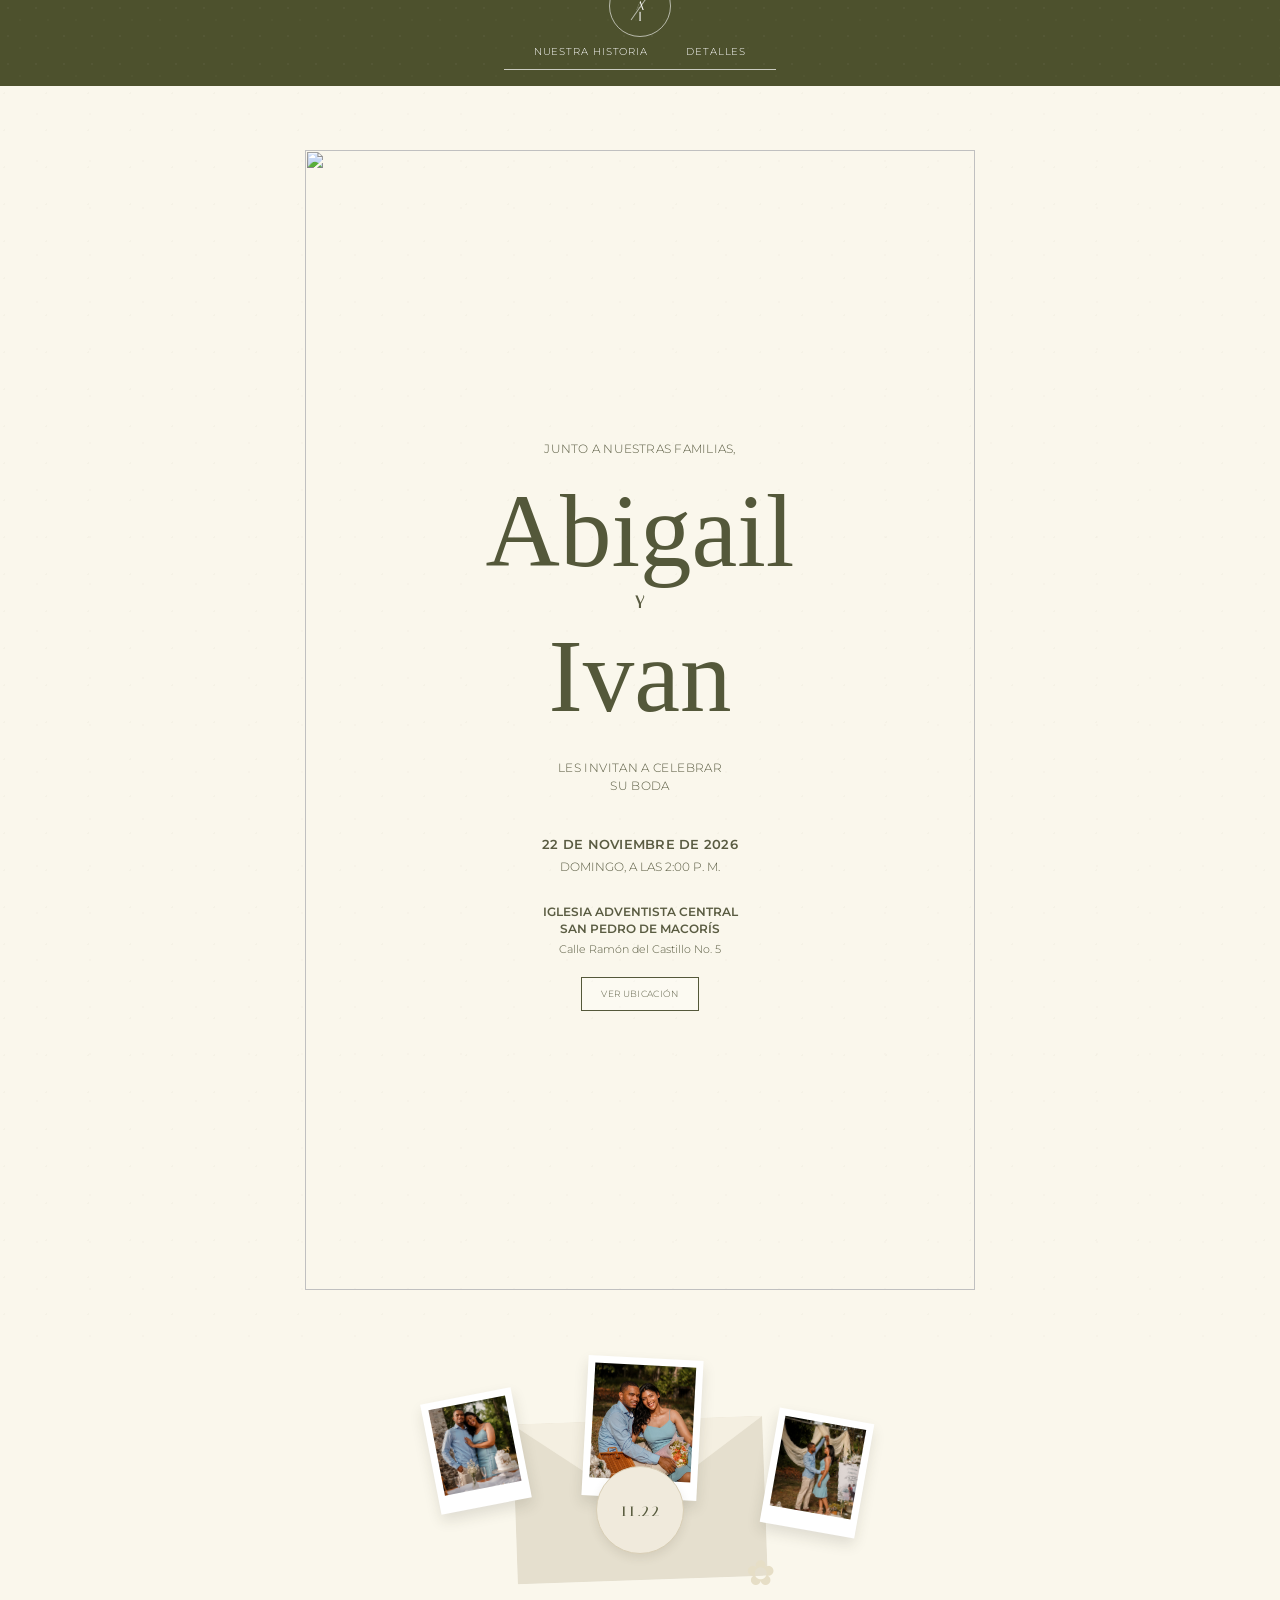
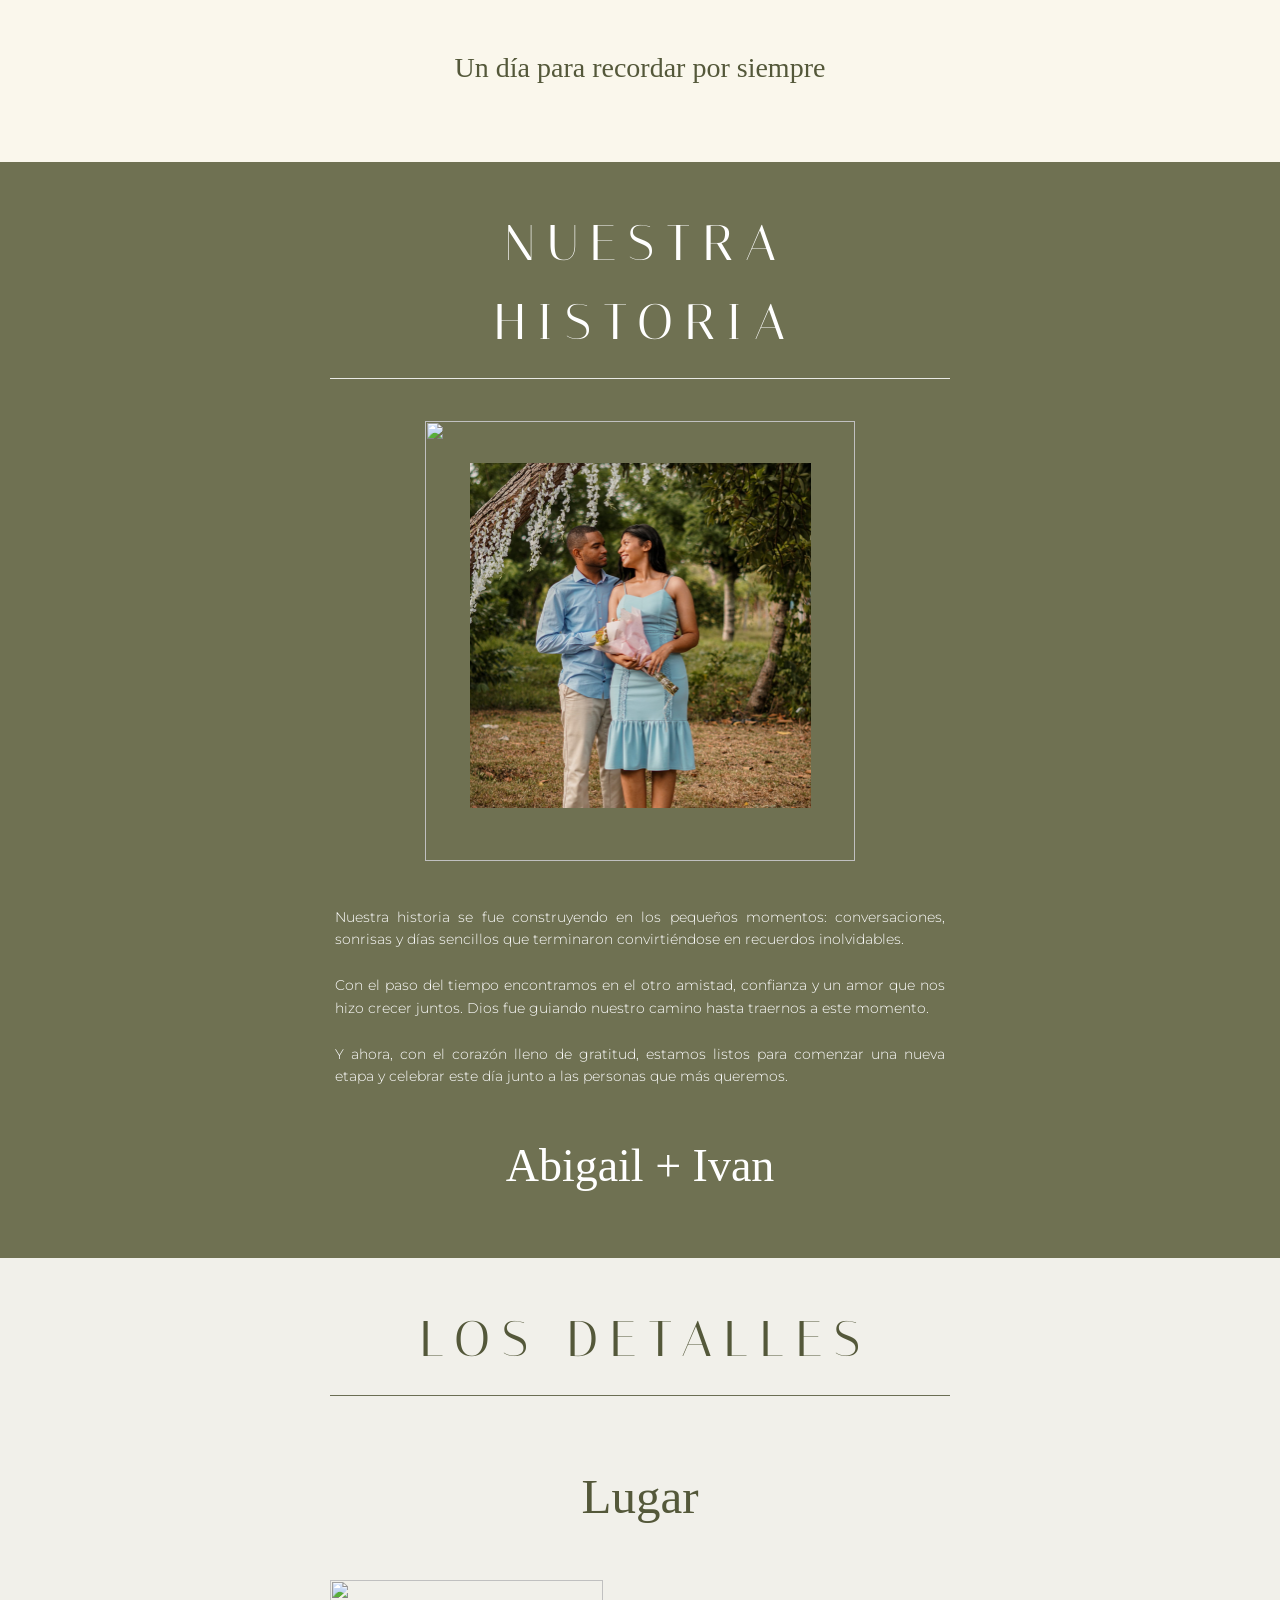
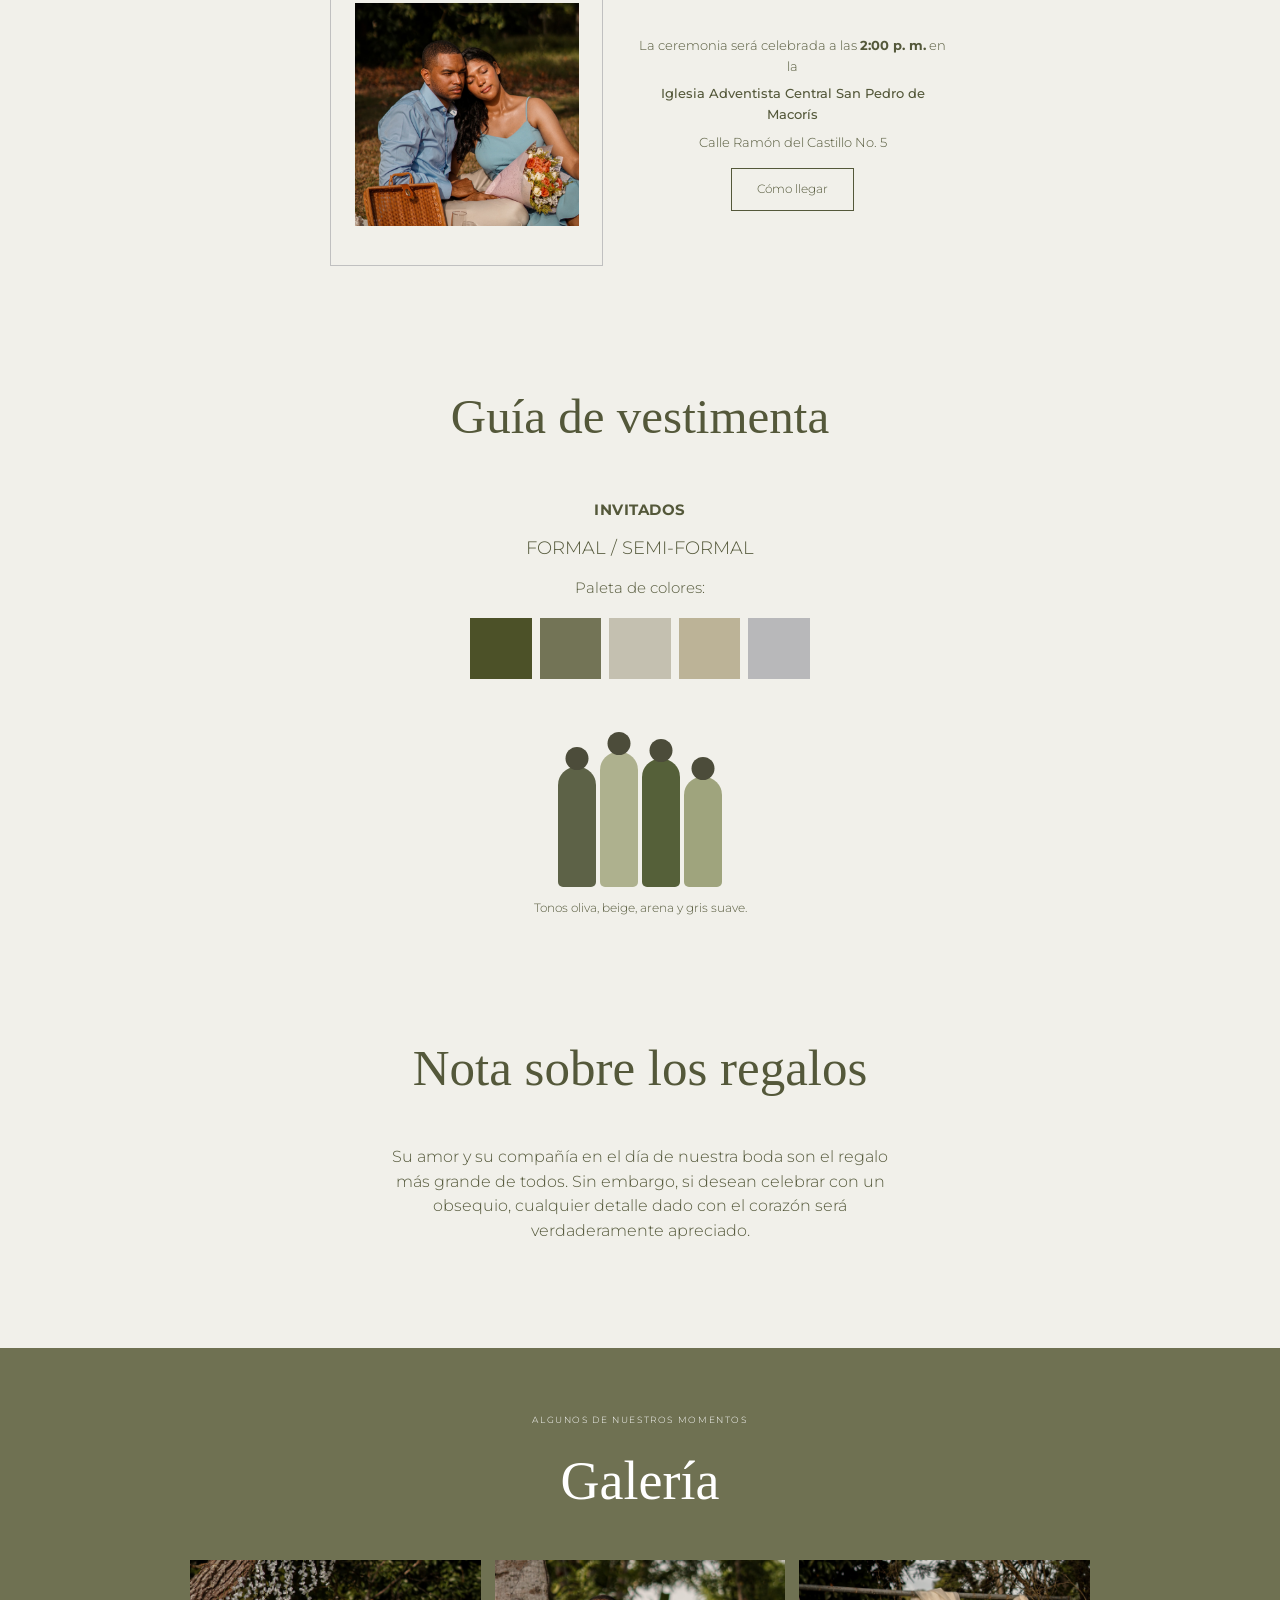
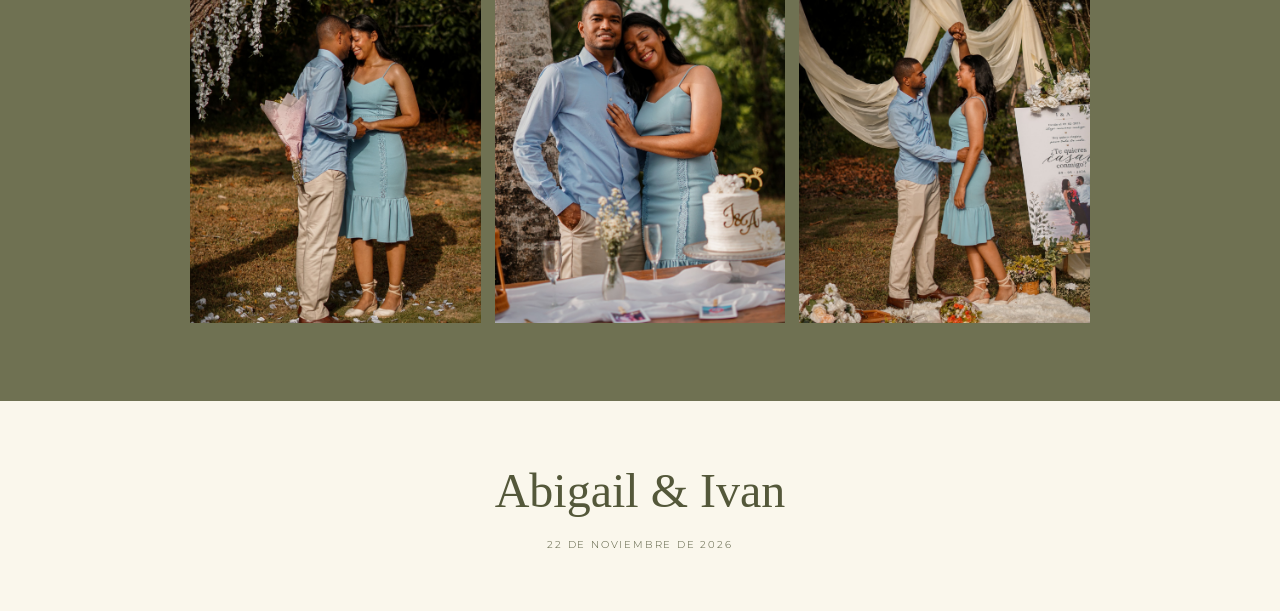
==== commit d53fd256: "Use optimized ornamental frame assets" ====
--- a/index.html
+++ b/index.html
@@ -25,7 +25,7 @@
     <section class="invitation" aria-label="Invitación de boda">
       <div class="paper-grain"></div>
       <div class="invitation-inner reveal visible">
-        <img class="ornate-frame" src="assets/vintage-invitation-frame.webp" alt="" aria-hidden="true" />
+        <img class="ornate-frame" src="assets/vintage-invitation-frame.png" alt="" aria-hidden="true" />
         <div class="invitation-copy-wrap">
           <p class="invite-intro">JUNTO A NUESTRAS FAMILIAS,</p>
           <p class="couple-name">Abigail</p>
@@ -63,7 +63,7 @@
 
       <div class="story-image-wrap reveal delay-1">
         <img class="story-photo" src="assets/abigail-ivan-hero.jpg" alt="Abigail e Ivan juntos" />
-        <img class="lace-light" src="assets/lace-frame-light.webp" alt="" aria-hidden="true" />
+        <img class="lace-light" src="assets/lace-frame-light.png" alt="" aria-hidden="true" />
       </div>
 
       <div class="story-copy reveal delay-2">
@@ -85,7 +85,7 @@
       <div class="venue-row reveal delay-1">
         <div class="venue-photo-shell">
           <img class="venue-photo" src="assets/abigail-ivan-gallery-1.jpg" alt="Abigail e Ivan" />
-          <img class="lace-dark" src="assets/lace-frame-dark.webp" alt="" aria-hidden="true" />
+          <img class="lace-dark" src="assets/lace-frame-dark.png" alt="" aria-hidden="true" />
         </div>
         <div class="venue-copy">
           <p>La ceremonia será celebrada a las <strong>2:00 p. m.</strong> en la</p>
--- a/styles.css
+++ b/styles.css
@@ -1,438 +1,121 @@
-:root {
-  --olive: #6d7050;
-  --olive-dark: #56583f;
-  --olive-soft: #787958;
-  --paper: #f4f1ea;
-  --mist: #e6e4df;
-  --ink: #605f4a;
-  --white: #ffffff;
-  --line: rgba(96, 95, 74, 0.45);
+:root{
+  --olive:#6f7152;
+  --olive-deep:#4d512d;
+  --olive-ink:#54583a;
+  --cream:#f1f0ea;
+  --paper:#faf7ec;
+  --ink:#5a5c42;
+  --white:#fff;
+}
+*{box-sizing:border-box}
+html{scroll-behavior:smooth}
+body{margin:0;background:var(--cream);color:var(--ink);font-family:"Montserrat",sans-serif;font-weight:300;line-height:1.58}
+img{display:block;max-width:100%}
+a{color:inherit;text-decoration:none}
+
+.topbar{height:86px;position:sticky;top:0;z-index:30;background:var(--olive-deep);color:#fff;display:flex;align-items:flex-end;justify-content:center;padding:0 18px 16px;overflow:hidden}
+.topbar-pattern{position:absolute;inset:0;opacity:.22;background-image:radial-gradient(circle at 8px 8px,rgba(255,255,255,.18) 1.5px,transparent 1.5px),radial-gradient(circle at 20px 20px,rgba(255,255,255,.1) 1.5px,transparent 1.5px);background-size:28px 28px}
+.seal{position:absolute;z-index:2;top:-25px;left:50%;transform:translateX(-50%);width:62px;height:62px;border:1px solid rgba(255,255,255,.6);border-radius:50%;display:grid;place-items:center;font-family:"Italiana",serif;font-size:13px}
+.seal span:first-child{position:absolute;top:20px}.seal span:last-child{position:absolute;bottom:8px}.seal i{width:1px;height:33px;background:rgba(255,255,255,.6);transform:rotate(35deg)}
+.topnav{position:relative;z-index:2;display:flex;gap:38px;align-items:center;border-bottom:1px solid rgba(255,255,255,.7);padding:0 30px 9px}
+.topnav a{font-size:10px;letter-spacing:.09em;text-transform:uppercase;white-space:nowrap}
+
+.invitation{position:relative;background:var(--paper);padding:64px 16px 50px;overflow:hidden}
+.paper-grain{position:absolute;inset:0;opacity:.15;background-image:radial-gradient(circle at 10% 20%,rgba(116,103,67,.2) 0 1px,transparent 1px),radial-gradient(circle at 70% 60%,rgba(116,103,67,.14) 0 1px,transparent 1px);background-size:42px 37px,53px 47px}
+.invitation-inner{position:relative;width:min(670px,100%);aspect-ratio:670/1140;margin:0 auto}
+.ornate-frame{position:absolute;inset:0;width:100%;height:100%;object-fit:fill;z-index:1;pointer-events:none}
+.invitation-copy-wrap{position:absolute;z-index:2;inset:13% 15% 12%;display:flex;flex-direction:column;align-items:center;justify-content:center;text-align:center}
+.invite-intro{font-size:12px;letter-spacing:.02em;margin:0 0 28px}
+.couple-name{font-family:"Parisienne",cursive;color:var(--olive-ink);font-size:clamp(63px,12vw,103px);line-height:.87;margin:0}
+.and{font-family:"Italiana",serif;font-weight:600;letter-spacing:.48em;font-size:17px;margin:12px 0 16px;padding-left:.48em}
+.invite-line{font-size:12px;letter-spacing:.03em;margin:38px 0 40px;line-height:1.45}
+.date-strong{font-weight:600;font-size:13px;letter-spacing:.02em;margin:0}
+.date-sub{font-size:12px;margin:3px 0 27px}
+.church-name{font-weight:600;font-size:12px;line-height:1.4;margin:0}
+.church-address{font-size:11px;margin:4px 0 18px}
+.directions{border:1px solid var(--olive-ink);padding:9px 19px;font-size:9px;letter-spacing:.04em;background:rgba(255,255,255,.3)}
+
+.memory-collage{background:var(--paper);padding:0 20px 72px;text-align:center}
+.collage-stage{position:relative;width:min(500px,90vw);height:300px;margin:0 auto}
+.envelope{position:absolute;width:250px;height:160px;left:50%;top:80px;transform:translateX(-50%) rotate(-2deg);background:#e5dfce;clip-path:polygon(0 0,100% 0,100% 100%,0 100%);box-shadow:0 8px 16px rgba(63,60,42,.08)}
+.envelope:before,.envelope:after{content:"";position:absolute;inset:0;background:#f4efe1;clip-path:polygon(0 0,50% 55%,100% 0)}
+.photo-card{position:absolute;background:#fff;padding:7px 7px 18px;box-shadow:0 7px 14px rgba(49,48,34,.13);z-index:2}
+.photo-card img{width:100%;height:100%;object-fit:cover}
+.pc1{width:92px;height:112px;left:8%;top:55px;transform:rotate(-11deg)}
+.pc2{width:115px;height:140px;left:39%;top:18px;transform:rotate(3deg)}
+.pc3{width:96px;height:116px;right:5%;top:75px;transform:rotate(10deg)}
+.date-medallion{position:absolute;z-index:4;left:50%;top:126px;transform:translateX(-50%);width:88px;height:88px;border-radius:50%;background:#f0eadc;display:grid;place-items:center;border:1px solid #d8ceb5;box-shadow:0 4px 10px rgba(65,63,43,.1)}
+.date-medallion span{font-family:"Italiana",serif;font-size:19px;letter-spacing:.08em;color:var(--olive-ink)}
+.tiny-flower{position:absolute;z-index:4;right:23%;top:205px;font-size:35px;color:#e6dec6}
+.collage-caption{font-family:"Parisienne",cursive;font-size:28px;margin:6px 0 0;color:var(--olive-ink)}
+
+.story{background:var(--olive);color:#fff;padding:42px 28px 55px}
+.story-title{text-align:center;max-width:620px;margin:0 auto 42px}
+.story-title h2,.details-title h2{font-family:"Italiana",serif;font-size:clamp(33px,7vw,50px);font-weight:400;letter-spacing:.24em;margin:0;padding-left:.24em}
+.story-title span,.details-title span{display:block;height:1px;background:currentColor;margin:16px auto 0;width:100%;opacity:.85}
+.story-image-wrap{position:relative;width:min(430px,90vw);aspect-ratio:430/440;margin:0 auto 45px}
+.story-photo{position:absolute;left:10.4%;top:9.5%;width:79.4%;height:78.4%;object-fit:cover;object-position:center 40%}
+.lace-light{position:absolute;inset:0;width:100%;height:100%;z-index:2;pointer-events:none}
+.story-copy{max-width:610px;margin:0 auto;font-size:14px;text-align:justify}
+.story-copy p{margin:0 0 24px}
+.story-signature{text-align:center!important;font-family:"Parisienne",cursive;font-size:46px!important;margin-top:43px!important;margin-bottom:0!important}
+
+.details{background:var(--cream);padding:42px 28px 70px;color:var(--olive-ink)}
+.details-title{text-align:center;max-width:620px;margin:0 auto 62px}
+.script-heading{text-align:center;font-family:"Parisienne",cursive;font-size:49px;font-weight:400;margin:0 0 45px;color:var(--olive-ink)}
+.venue-row{max-width:620px;margin:0 auto 112px;display:grid;grid-template-columns:1fr 1.15fr;gap:32px;align-items:center}
+.venue-photo-shell{position:relative;width:100%;aspect-ratio:315/330}
+.venue-photo{position:absolute;left:9%;top:8%;width:82%;height:78%;object-fit:cover}
+.lace-dark{position:absolute;inset:0;width:100%;height:100%;z-index:2;pointer-events:none}
+.venue-copy{text-align:center;font-size:13px}
+.venue-copy p{margin:0 0 7px}
+.venue-emphasis{font-weight:500}
+.outline-btn{display:inline-block;border:1px solid var(--olive-ink);padding:11px 25px;margin-top:9px;font-size:12px;background:transparent}
+
+.attire{max-width:620px;margin:0 auto 110px;text-align:center}
+.attire .script-heading{margin-bottom:42px}
+.attire-label{font-size:15px;font-weight:700;letter-spacing:.03em;margin:0 0 12px}
+.attire-style{font-size:18px;margin:0 0 14px}
+.palette-label{font-size:15px;margin:0 0 18px}
+.palette{display:grid;grid-template-columns:repeat(5,1fr);gap:8px;width:min(340px,92%);margin:0 auto 28px}
+.palette span{display:block;aspect-ratio:1/1;background:var(--c)}
+.attire-figures{height:180px;display:flex;justify-content:center;align-items:flex-end;gap:4px;margin:0 auto 12px}
+.figure{display:block;position:relative;width:38px;border-radius:18px 18px 5px 5px;background:#737755}
+.figure:before{content:"";position:absolute;width:23px;height:23px;border-radius:50%;background:#4c4c3a;left:50%;top:-20px;transform:translateX(-50%)}
+.f1{height:120px;background:#5d6247}.f2{height:135px;background:#aeb18e}.f3{height:128px;background:#556039}.f4{height:110px;background:#9fa47d}
+.attire-note{font-size:12px;margin:0}
+
+.gifts{max-width:620px;margin:0 auto;text-align:center;padding:0 0 18px}
+.gifts .script-heading{font-size:51px;margin-bottom:36px}
+.gift-copy{max-width:520px;margin:0 auto;font-size:16px;line-height:1.55}
+
+.gallery{background:var(--olive);color:#fff;padding:65px 22px 78px}
+.gallery-title{text-align:center;margin-bottom:35px}
+.gallery-title p{font-size:9px;letter-spacing:.18em;margin:0 0 12px}
+.gallery-title h2{font-family:"Parisienne",cursive;font-weight:400;font-size:54px;margin:0}
+.gallery-grid{max-width:900px;margin:0 auto;display:grid;grid-template-columns:repeat(3,1fr);gap:14px}
+.gallery-grid figure{margin:0;overflow:hidden;background:#5b5e43}
+.gallery-grid img{width:100%;aspect-ratio:4/5;object-fit:cover}
+
+footer{background:var(--paper);text-align:center;padding:52px 20px 58px;color:var(--olive-ink)}
+.footer-names{font-family:"Parisienne",cursive;font-size:48px;margin:0 0 8px}
+footer p:last-child{font-size:10px;letter-spacing:.18em;margin:0}
+
+.reveal{opacity:0;transform:translateY(16px);transition:opacity .75s ease,transform .75s ease}.reveal.visible{opacity:1;transform:none}.delay-1{transition-delay:.08s}.delay-2{transition-delay:.16s}
+
+@media(max-width:640px){
+  .topbar{height:83px}.topnav{gap:30px;padding-inline:8px;width:100%;justify-content:center}.topnav a{font-size:9px}
+  .invitation{padding:38px 7px 28px}.invitation-inner{width:100%}.invitation-copy-wrap{inset:13% 14% 12%}
+  .invite-intro{font-size:10px;margin-bottom:22px}.couple-name{font-size:clamp(54px,16.5vw,78px)}.and{font-size:14px;margin:10px 0 12px}.invite-line{font-size:10px;margin:29px 0 31px}.date-strong{font-size:11px}.date-sub{font-size:10px;margin-bottom:20px}.church-name{font-size:10px}.church-address{font-size:9px;margin-bottom:12px}.directions{font-size:8px;padding:7px 15px}
+  .memory-collage{padding-bottom:58px}.collage-stage{height:250px}.pc1{left:3%}.pc3{right:1%}.envelope{width:220px;height:142px}.date-medallion{top:118px;width:75px;height:75px}.tiny-flower{right:16%;top:192px}
+  .story{padding:40px 22px 50px}.story-title h2,.details-title h2{font-size:29px;letter-spacing:.18em;padding-left:.18em}.story-copy{font-size:13px;text-align:left}.story-signature{font-size:42px!important}
+  .details{padding:40px 22px 60px}.details-title{margin-bottom:55px}.script-heading{font-size:45px;margin-bottom:35px}.venue-row{grid-template-columns:1fr 1.06fr;gap:18px;margin-bottom:95px}.venue-copy{font-size:11px}.outline-btn{font-size:10px;padding:9px 20px}
+  .attire{margin-bottom:90px}.attire-style{font-size:17px}.palette-label{font-size:14px}.palette{width:310px;max-width:100%}.attire-figures{height:160px}.gifts .script-heading{font-size:45px}.gift-copy{font-size:15px}
+  .gallery-grid{grid-template-columns:1fr;max-width:440px}.gallery-grid img{aspect-ratio:4/5}
 }
 
-* { box-sizing: border-box; }
-html { scroll-behavior: smooth; }
-body {
-  margin: 0;
-  background: var(--mist);
-  color: var(--ink);
-  font-family: "Montserrat", sans-serif;
-  line-height: 1.65;
+@media(max-width:390px){
+  .topnav{gap:18px}.topnav a{font-size:8px}
+  .invitation-copy-wrap{inset:12% 13% 11%}.invite-intro{font-size:9px}.couple-name{font-size:52px}.invite-line{font-size:9px}.date-strong{font-size:10px}.date-sub{font-size:9px}.church-name{font-size:9px}.church-address{font-size:8px}
+  .venue-row{gap:12px}.venue-copy{font-size:10px}.outline-btn{font-size:9px;padding:8px 14px}
 }
-img { display: block; width: 100%; }
-a { color: inherit; text-decoration: none; }
-button { font: inherit; }
-
-.site-nav {
-  position: sticky;
-  top: 0;
-  z-index: 20;
-  display: flex;
-  align-items: center;
-  justify-content: space-between;
-  gap: 20px;
-  padding: 18px 24px;
-  color: var(--white);
-  background: var(--olive);
-  overflow: hidden;
-}
-.site-nav.scrolled { box-shadow: 0 10px 30px rgba(0,0,0,.12); }
-.nav-pattern {
-  position: absolute;
-  inset: 0;
-  opacity: .18;
-  background-image:
-    radial-gradient(circle at 14px 14px, rgba(255,255,255,.25) 2px, transparent 2px),
-    radial-gradient(circle at 0 0, rgba(255,255,255,.14) 2px, transparent 2px);
-  background-size: 28px 28px;
-}
-.nav-mark, .menu-toggle, .nav-links { position: relative; z-index: 1; }
-.nav-mark {
-  font-family: "Italiana", serif;
-  font-size: 28px;
-  letter-spacing: .24em;
-  white-space: nowrap;
-}
-.menu-toggle {
-  display: none;
-  background: none;
-  border: 0;
-  color: inherit;
-  text-transform: uppercase;
-  letter-spacing: .18em;
-  font-size: 11px;
-}
-.nav-links {
-  display: flex;
-  align-items: center;
-  gap: 28px;
-}
-.nav-links a {
-  font-size: 11px;
-  text-transform: uppercase;
-  letter-spacing: .16em;
-}
-
-.opening {
-  min-height: 28vh;
-  display: grid;
-  place-items: center;
-  padding: 54px 24px 26px;
-  text-align: center;
-  background: var(--mist);
-}
-.opening-copy {
-  margin: 0;
-  color: var(--olive);
-  font-family: "Parisienne", cursive;
-  font-size: clamp(34px, 5vw, 56px);
-}
-.ghost-button,
-.outline-button {
-  display: inline-flex;
-  align-items: center;
-  justify-content: center;
-  min-height: 48px;
-  padding: 0 28px;
-  margin-top: 24px;
-  border: 1px solid currentColor;
-  text-transform: uppercase;
-  letter-spacing: .18em;
-  font-size: 11px;
-  transition: .2s ease;
-}
-.outline-button:hover,
-.ghost-button:hover {
-  background: var(--olive-dark);
-  color: var(--white);
-}
-
-.section { padding: clamp(72px, 9vw, 120px) clamp(24px, 6vw, 80px); }
-
-.invitation-section {
-  background:
-    linear-gradient(rgba(255,255,255,.7), rgba(255,255,255,.7)),
-    var(--paper);
-}
-.invite-card {
-  position: relative;
-  max-width: 900px;
-  margin: 0 auto;
-  padding: clamp(54px, 7vw, 86px) clamp(34px, 6vw, 70px);
-  background: rgba(250, 248, 243, .95);
-  text-align: center;
-  box-shadow: 0 24px 55px rgba(87, 82, 64, .08);
-  border: 1px solid rgba(96,95,74,.1);
-}
-.invite-card::before,
-.invite-card::after {
-  content: "";
-  position: absolute;
-  inset: 26px;
-  border: 2px solid rgba(109,112,80,.6);
-  pointer-events: none;
-}
-.invite-card::after {
-  inset: 42px;
-  border-width: 1px;
-  border-color: rgba(109,112,80,.35);
-}
-.corner {
-  position: absolute;
-  font-size: 42px;
-  color: var(--olive);
-  line-height: 1;
-}
-.tl { top: 18px; left: 22px; }
-.tr { top: 18px; right: 22px; transform: scaleX(-1); }
-.bl { bottom: 18px; left: 22px; transform: rotate(180deg); }
-.br { bottom: 18px; right: 22px; transform: rotate(180deg) scaleX(-1); }
-.caps-line,
-.invite-date-main,
-.venue-name,
-.attire-label,
-.site-footer p:not(.footer-script) {
-  text-transform: uppercase;
-}
-.caps-line {
-  margin: 0 0 20px;
-  letter-spacing: .18em;
-  font-size: 13px;
-}
-.script-name,
-.section-script,
-.story-signature,
-.footer-script {
-  font-family: "Parisienne", cursive;
-}
-.script-name {
-  margin: 0;
-  font-size: clamp(72px, 11vw, 122px);
-  line-height: .92;
-  color: var(--olive);
-}
-.and-word {
-  margin: 10px 0;
-  font-family: "Italiana", serif;
-  font-size: 24px;
-  letter-spacing: .4em;
-  color: var(--olive-dark);
-}
-.invite-copy,
-.venue-place,
-.detail-copy p,
-.story-text p,
-.gift-inner p,
-.attire-note {
-  font-size: 18px;
-}
-.invite-copy {
-  margin: 28px auto 20px;
-  max-width: 520px;
-}
-.invite-date-main {
-  margin: 0;
-  font-size: 18px;
-  letter-spacing: .18em;
-  font-weight: 600;
-}
-.invite-date-sub {
-  margin: 4px 0 28px;
-  font-size: 18px;
-}
-.venue-name {
-  margin: 0;
-  font-size: 18px;
-  letter-spacing: .12em;
-  font-weight: 600;
-  max-width: 700px;
-  margin-inline: auto;
-}
-.venue-place { margin: 6px 0 0; }
-
-.story-section {
-  background: var(--olive-soft);
-  color: var(--white);
-}
-.section-title {
-  max-width: 1040px;
-  margin: 0 auto 42px;
-  text-align: center;
-}
-.section-title p {
-  margin: 0;
-  font-family: "Italiana", serif;
-  font-size: clamp(36px, 5vw, 58px);
-  letter-spacing: .26em;
-}
-.section-title span {
-  display: block;
-  width: min(600px, 100%);
-  height: 1px;
-  margin: 20px auto 0;
-  background: currentColor;
-  opacity: .75;
-}
-.story-photo,
-.story-text {
-  max-width: 780px;
-  margin: 0 auto;
-}
-.lace-frame {
-  max-width: 530px;
-  margin: 0 auto 42px;
-  padding: 14px;
-  background: rgba(255,255,255,.95);
-  border: 2px solid rgba(255,255,255,.9);
-  box-shadow: 0 10px 30px rgba(0,0,0,.08);
-}
-.story-photo img {
-  aspect-ratio: 1 / 1;
-  object-fit: cover;
-  object-position: center 38%;
-}
-.story-text p { margin: 0 0 22px; }
-.story-signature {
-  margin-top: 40px;
-  text-align: center;
-  font-size: 60px;
-}
-
-.details-section { background: var(--mist); }
-.detail-row {
-  max-width: 1120px;
-  margin: 0 auto;
-  display: grid;
-  grid-template-columns: .95fr 1.05fr;
-  gap: clamp(24px, 6vw, 60px);
-  align-items: center;
-}
-.scallop-frame {
-  max-width: 420px;
-  padding: 14px;
-  background: rgba(109,112,80,.08);
-  border: 10px solid var(--olive);
-  box-shadow: 0 10px 30px rgba(0,0,0,.06);
-}
-.scallop-frame img {
-  aspect-ratio: 1 / 1;
-  object-fit: cover;
-}
-.detail-copy h2 {
-  margin: 0 0 12px;
-  font-family: "Parisienne", cursive;
-  font-size: 64px;
-  font-weight: 400;
-  color: var(--olive);
-}
-.detail-copy p { margin: 0; max-width: 510px; }
-.detail-copy .outline-button { color: var(--olive-dark); }
-
-.attire-section,
-.gift-section { background: var(--mist); text-align: center; }
-.section-script {
-  font-size: clamp(50px, 6vw, 78px);
-  color: var(--olive);
-  margin-bottom: 26px;
-  text-align: center;
-}
-.attire-inner,
-.gift-inner {
-  max-width: 760px;
-  margin: 0 auto;
-}
-.attire-label {
-  margin: 0;
-  font-size: 17px;
-  letter-spacing: .08em;
-  font-weight: 700;
-  color: var(--olive-dark);
-}
-.attire-type,
-.attire-subtitle {
-  margin: 10px 0 0;
-  font-size: clamp(22px, 3vw, 34px);
-}
-.attire-subtitle {
-  margin-top: 18px;
-  font-size: 20px;
-}
-.palette {
-  display: grid;
-  grid-template-columns: repeat(5, 1fr);
-  gap: 10px;
-  max-width: 430px;
-  margin: 30px auto 24px;
-}
-.palette span {
-  display: block;
-  aspect-ratio: 1 / 1;
-  background: var(--swatch);
-}
-.attire-note { max-width: 620px; margin: 0 auto; }
-
-.gallery-section {
-  background: var(--olive);
-  color: var(--white);
-}
-.gallery-grid {
-  max-width: 1180px;
-  margin: 0 auto;
-  display: grid;
-  grid-template-columns: 1fr 1.25fr 1fr;
-  gap: 18px;
-}
-.gallery-card {
-  margin: 0;
-  background: rgba(255,255,255,.1);
-  overflow: hidden;
-}
-.gallery-card img {
-  width: 100%;
-  height: 100%;
-  min-height: 260px;
-  aspect-ratio: 4 / 5;
-  object-fit: cover;
-}
-.gallery-card:nth-child(1) img { object-position: center 38%; }
-.gallery-card:nth-child(2) img { object-position: center 42%; }
-.gallery-card:nth-child(3) img { object-position: center 40%; }
-.gallery-card.wide img { aspect-ratio: 5 / 5; }
-
-.site-footer {
-  padding: 48px 24px 54px;
-  text-align: center;
-  background: var(--paper);
-}
-.footer-script {
-  margin: 0 0 8px;
-  font-size: 56px;
-  color: var(--olive);
-}
-.site-footer p:not(.footer-script) {
-  margin: 0;
-  font-size: 11px;
-  letter-spacing: .16em;
-}
-
-.reveal {
-  opacity: 0;
-  transform: translateY(24px);
-  transition: opacity .8s ease, transform .8s ease;
-}
-.reveal.visible {
-  opacity: 1;
-  transform: translateY(0);
-}
-.delay-1 { transition-delay: .12s; }
-.delay-2 { transition-delay: .22s; }
-
-@media (max-width: 900px) {
-  .menu-toggle { display: inline-flex; cursor: pointer; }
-  .nav-links {
-    position: absolute;
-    top: 100%;
-    left: 0;
-    right: 0;
-    display: none;
-    flex-direction: column;
-    align-items: flex-start;
-    gap: 0;
-    padding: 12px 24px 20px;
-    background: rgba(109,112,80,.98);
-  }
-  .nav-links.open { display: flex; }
-  .nav-links a {
-    width: 100%;
-    padding: 12px 0;
-    border-bottom: 1px solid rgba(255,255,255,.16);
-  }
-  .detail-row,
-  .gallery-grid { grid-template-columns: 1fr; }
-  .detail-copy,
-  .detail-copy p,
-  .scallop-frame {
-    margin-inline: auto;
-    text-align: center;
-  }
-  .gallery-card img,
-  .gallery-card.wide img { aspect-ratio: 4 / 5; }
-}
-
-@media (max-width: 620px) {
-  .site-nav { padding-inline: 16px; }
-  .nav-mark { font-size: 22px; }
-  .section { padding-inline: 20px; }
-  .script-name { font-size: 68px; }
-  .detail-copy h2,
-  .section-script,
-  .story-signature { font-size: 44px; }
-  .invite-copy,
-  .venue-place,
-  .detail-copy p,
-  .story-text p,
-  .gift-inner p,
-  .attire-note { font-size: 16px; }
-  .palette { max-width: 320px; }
-  .invite-card::before { inset: 18px; }
-  .invite-card::after { inset: 34px; }
-}
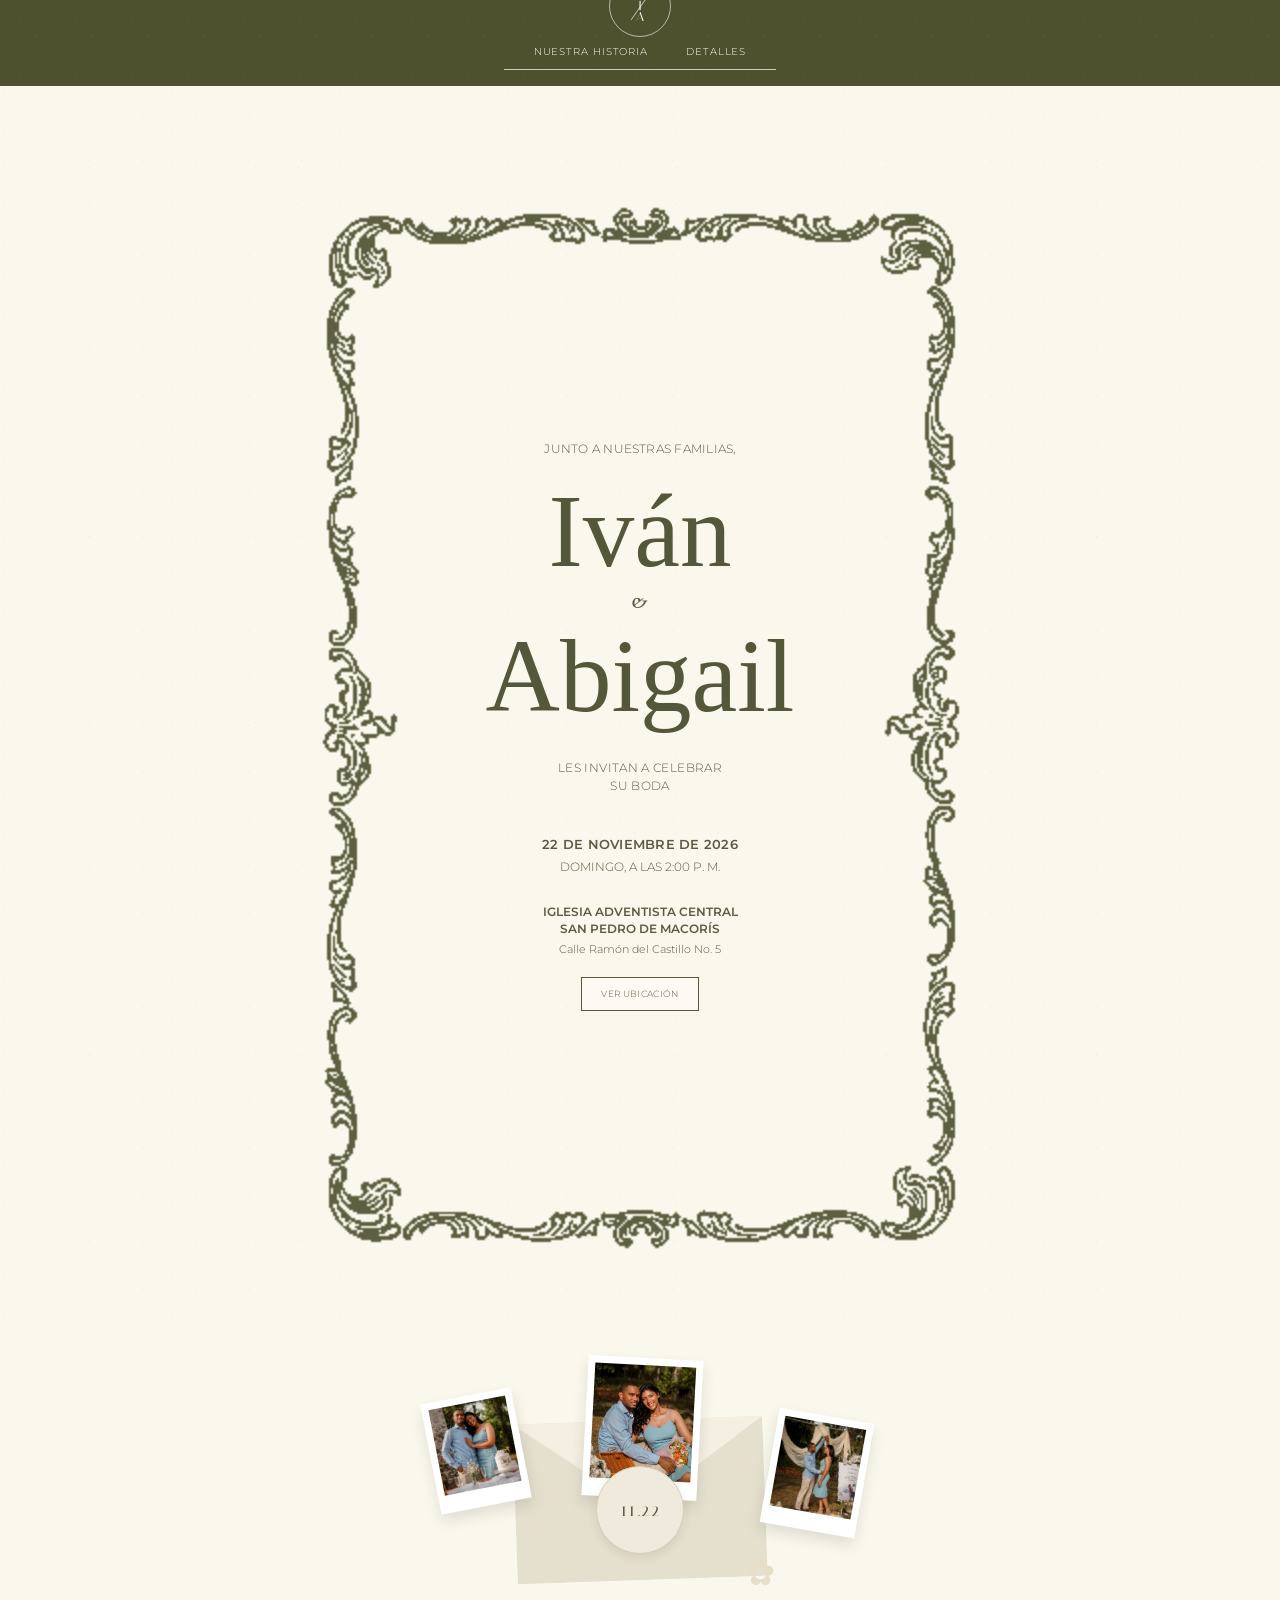
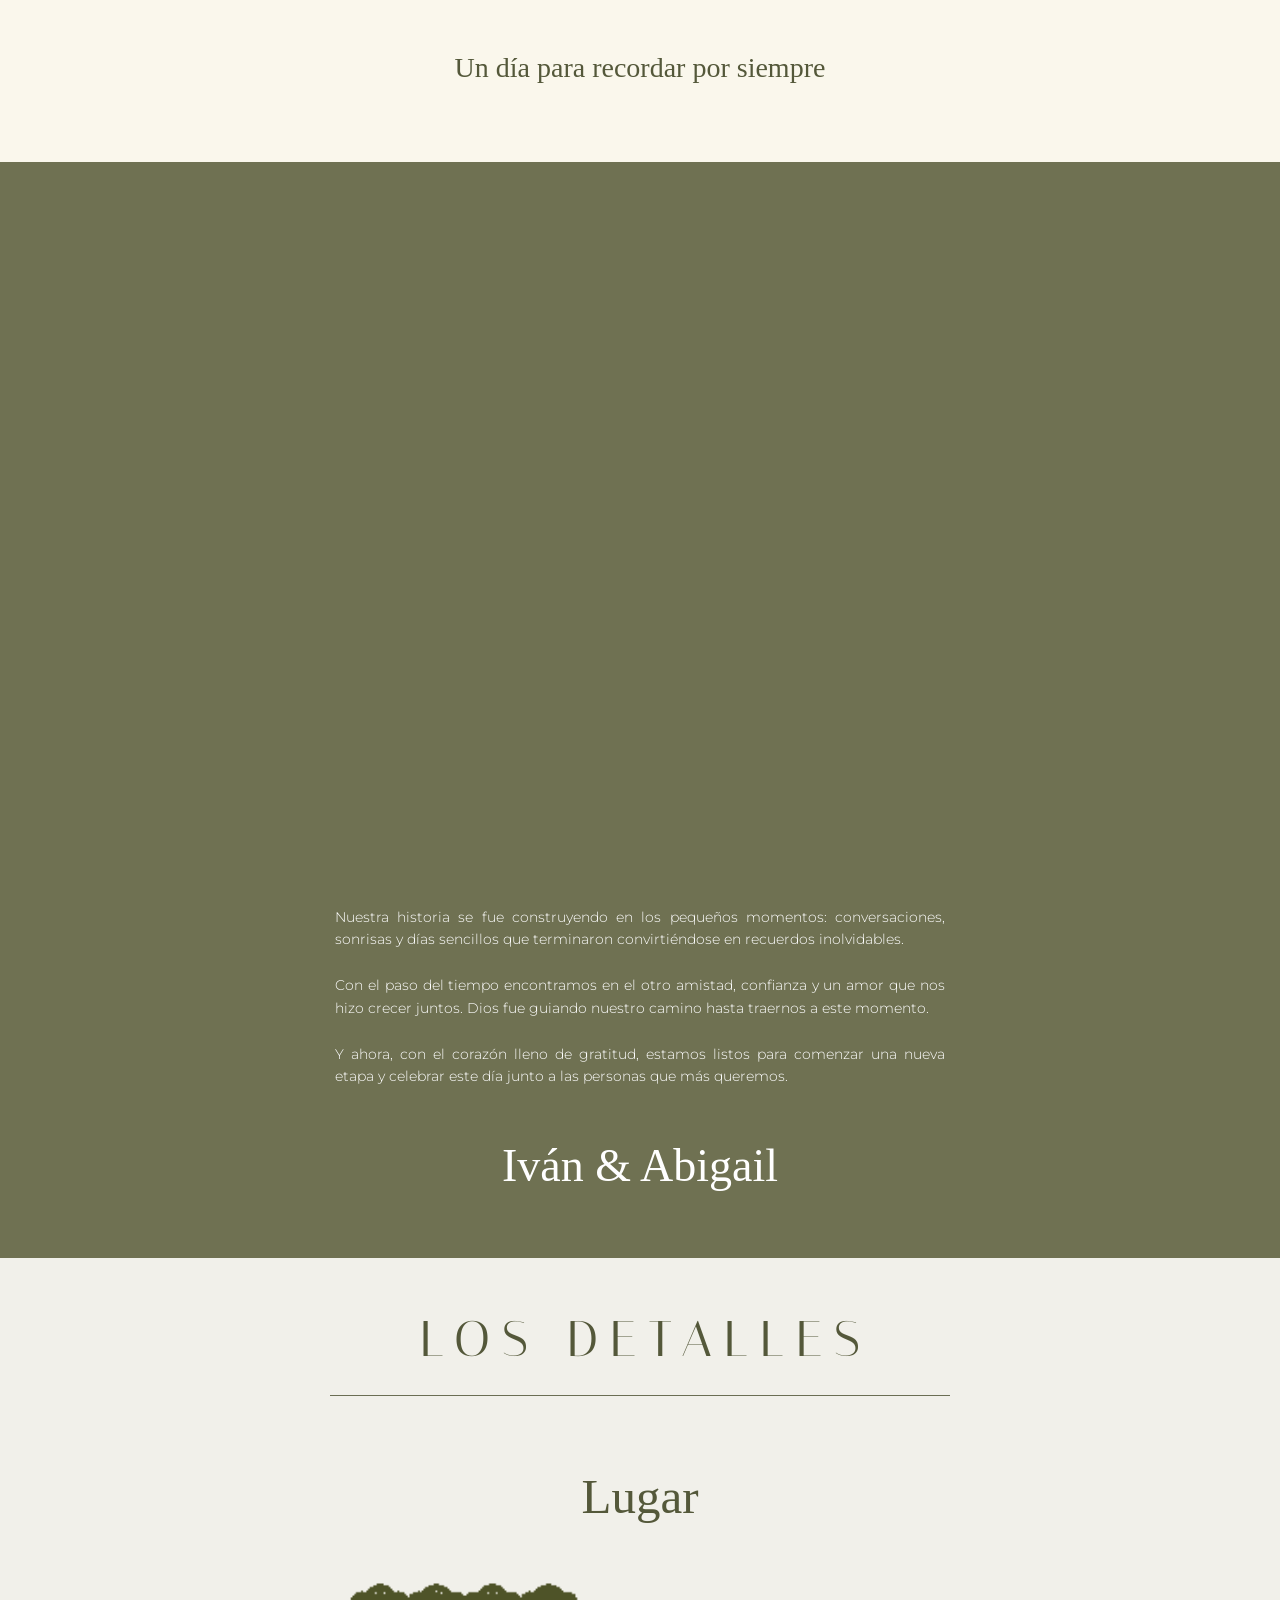
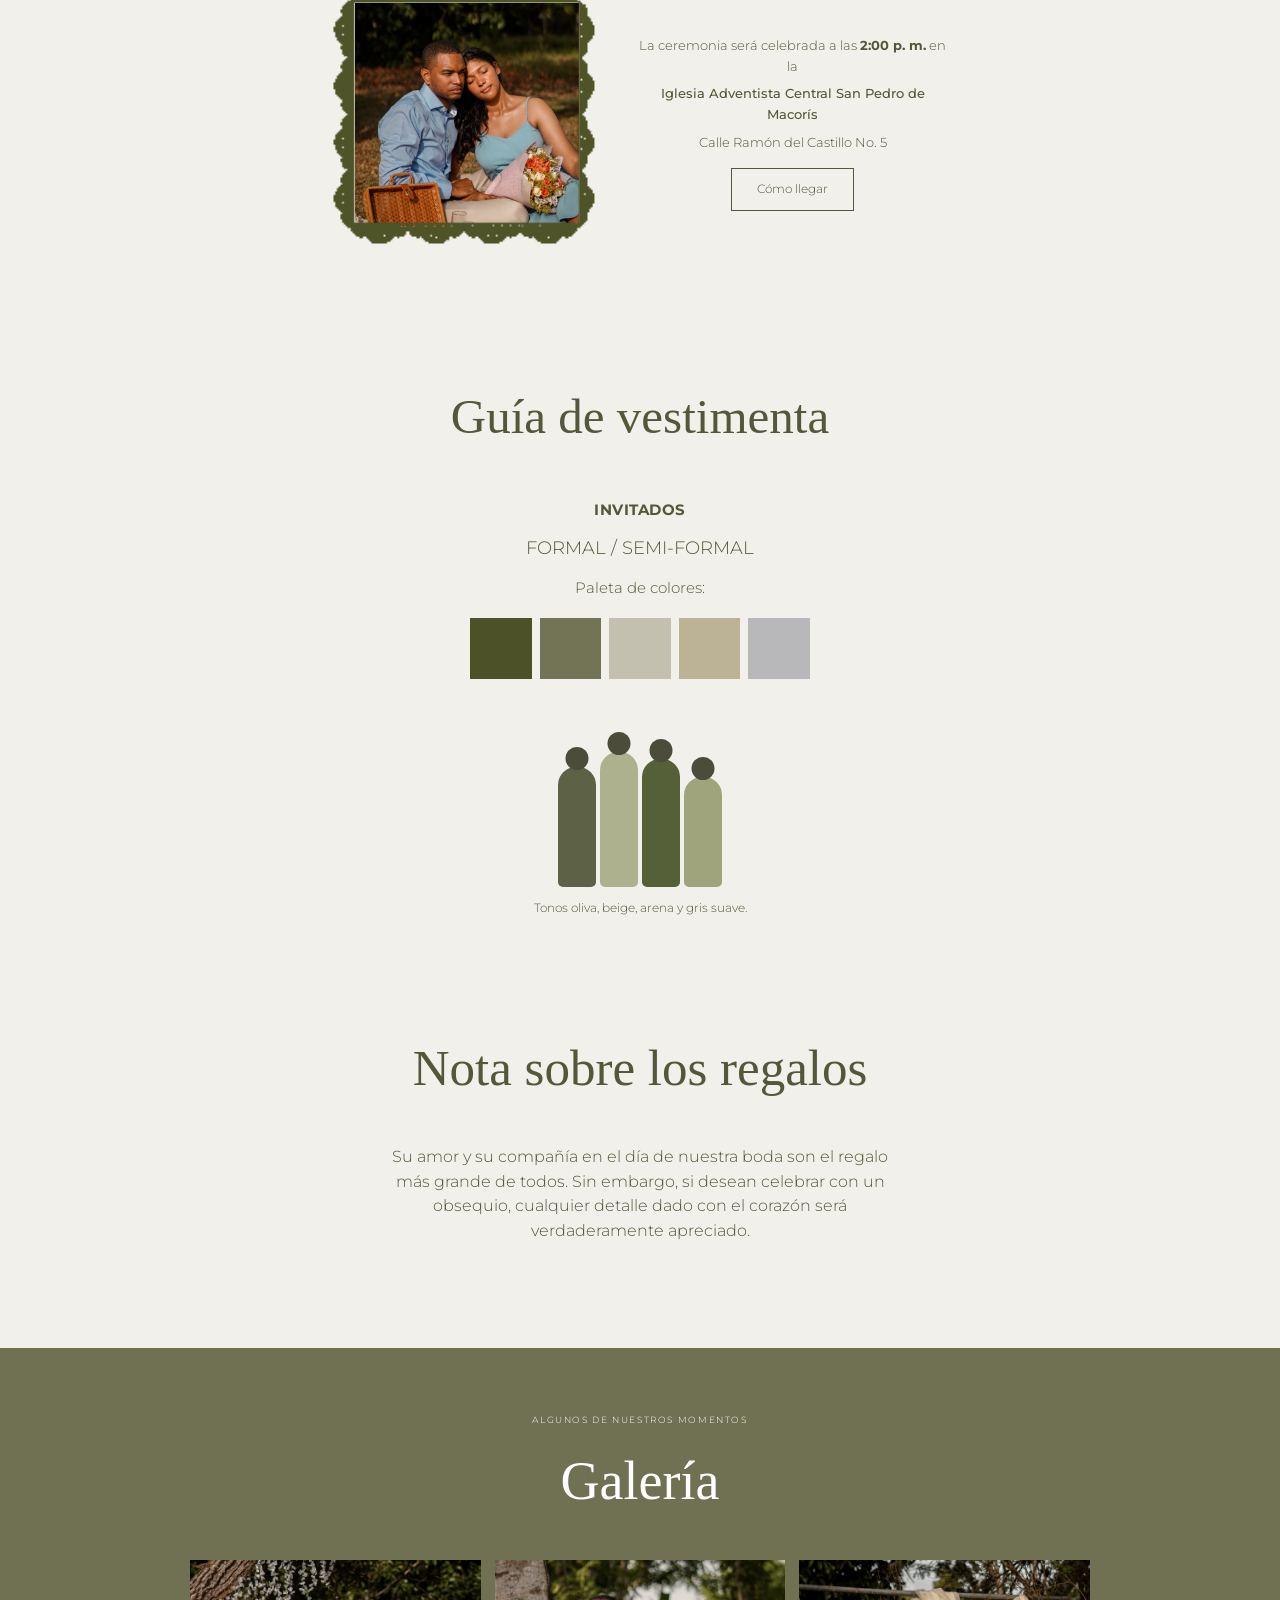
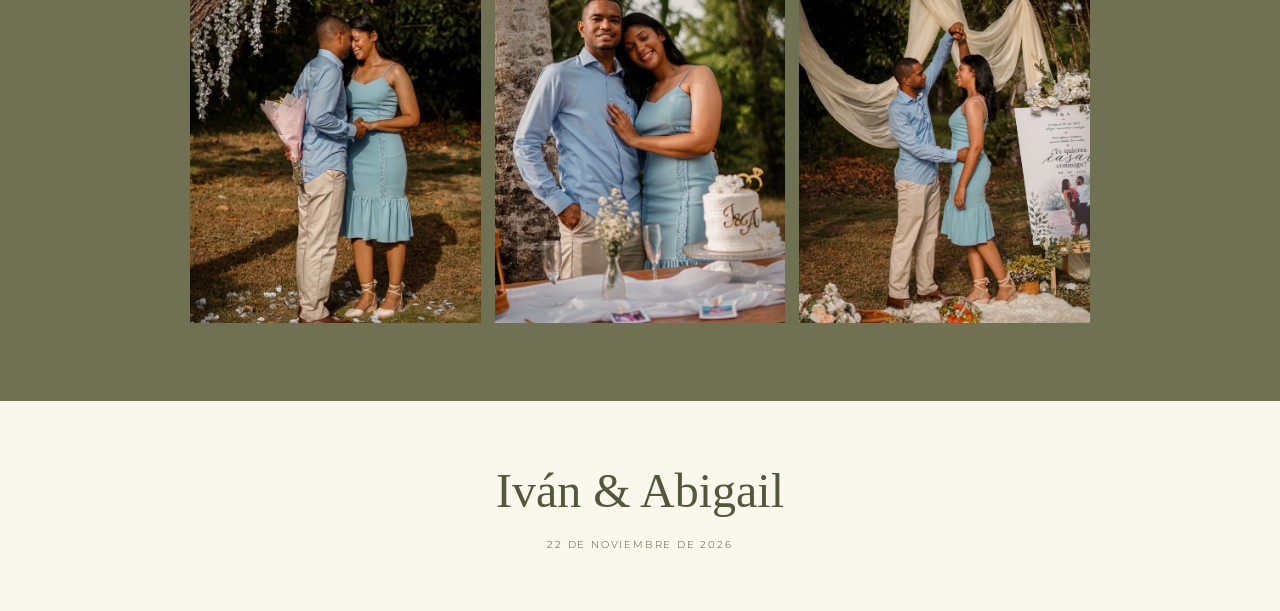
==== commit 3120983d: "Reorder couple names to Iván & Abigail" ====
--- a/index.html
+++ b/index.html
@@ -3,9 +3,9 @@
 <head>
   <meta charset="UTF-8" />
   <meta name="viewport" content="width=device-width, initial-scale=1.0" />
-  <meta name="description" content="Invitación de boda de Abigail e Ivan — 22 de noviembre de 2026." />
+  <meta name="description" content="Invitación de boda de Iván y Abigail — 22 de noviembre de 2026." />
   <meta name="theme-color" content="#6f7152" />
-  <title>Abigail & Ivan — 22.11.2026</title>
+  <title>Iván & Abigail — 22.11.2026</title>
   <link rel="preconnect" href="https://fonts.googleapis.com">
   <link rel="preconnect" href="https://fonts.gstatic.com" crossorigin>
   <link href="https://fonts.googleapis.com/css2?family=Italiana&family=Montserrat:wght@300;400;500;600&family=Parisienne&display=swap" rel="stylesheet">
@@ -14,7 +14,7 @@
 <body>
   <header class="topbar" id="inicio">
     <div class="topbar-pattern"></div>
-    <a class="seal" href="#inicio" aria-label="Inicio"><span>A</span><i></i><span>I</span></a>
+    <a class="seal" href="#inicio" aria-label="Inicio"><span>I</span><i></i><span>A</span></a>
     <nav class="topnav" aria-label="Navegación principal">
       <a href="#historia">Nuestra historia</a>
       <a href="#detalles">Detalles</a>
@@ -28,9 +28,9 @@
         <img class="ornate-frame" src="assets/vintage-invitation-frame.png" alt="" aria-hidden="true" />
         <div class="invitation-copy-wrap">
           <p class="invite-intro">JUNTO A NUESTRAS FAMILIAS,</p>
+          <p class="couple-name">Iván</p>
+          <p class="and">&</p>
           <p class="couple-name">Abigail</p>
-          <p class="and">Y</p>
-          <p class="couple-name">Ivan</p>
           <p class="invite-line">LES INVITAN A CELEBRAR<br>SU BODA</p>
 
           <p class="date-strong">22 DE NOVIEMBRE DE 2026</p>
@@ -43,11 +43,11 @@
       </div>
     </section>
 
-    <section class="memory-collage" aria-label="Recuerdos de Abigail e Ivan">
+    <section class="memory-collage" aria-label="Recuerdos de Iván y Abigail">
       <div class="collage-stage reveal">
-        <div class="photo-card pc1"><img src="assets/abigail-ivan-gallery-2.jpg" alt="Abigail e Ivan" /></div>
-        <div class="photo-card pc2"><img src="assets/abigail-ivan-story.jpg" alt="Abigail e Ivan" /></div>
-        <div class="photo-card pc3"><img src="assets/abigail-ivan-gallery-3.jpg" alt="Abigail e Ivan" /></div>
+        <div class="photo-card pc1"><img src="assets/abigail-ivan-gallery-2.jpg" alt="Iván y Abigail" /></div>
+        <div class="photo-card pc2"><img src="assets/abigail-ivan-story.jpg" alt="Iván y Abigail" /></div>
+        <div class="photo-card pc3"><img src="assets/abigail-ivan-gallery-3.jpg" alt="Iván y Abigail" /></div>
         <div class="envelope"></div>
         <div class="date-medallion"><span>11.22</span></div>
         <div class="tiny-flower">✿</div>
@@ -62,7 +62,7 @@
       </div>
 
       <div class="story-image-wrap reveal delay-1">
-        <img class="story-photo" src="assets/abigail-ivan-hero.jpg" alt="Abigail e Ivan juntos" />
+        <img class="story-photo" src="assets/abigail-ivan-hero.jpg" alt="Iván y Abigail juntos" />
         <img class="lace-light" src="assets/lace-frame-light.png" alt="" aria-hidden="true" />
       </div>
 
@@ -70,7 +70,7 @@
         <p>Nuestra historia se fue construyendo en los pequeños momentos: conversaciones, sonrisas y días sencillos que terminaron convirtiéndose en recuerdos inolvidables.</p>
         <p>Con el paso del tiempo encontramos en el otro amistad, confianza y un amor que nos hizo crecer juntos. Dios fue guiando nuestro camino hasta traernos a este momento.</p>
         <p>Y ahora, con el corazón lleno de gratitud, estamos listos para comenzar una nueva etapa y celebrar este día junto a las personas que más queremos.</p>
-        <p class="story-signature">Abigail + Ivan</p>
+        <p class="story-signature">Iván & Abigail</p>
       </div>
     </section>
 
@@ -84,7 +84,7 @@
 
       <div class="venue-row reveal delay-1">
         <div class="venue-photo-shell">
-          <img class="venue-photo" src="assets/abigail-ivan-gallery-1.jpg" alt="Abigail e Ivan" />
+          <img class="venue-photo" src="assets/abigail-ivan-gallery-1.jpg" alt="Iván y Abigail" />
           <img class="lace-dark" src="assets/lace-frame-dark.png" alt="" aria-hidden="true" />
         </div>
         <div class="venue-copy">
@@ -129,15 +129,15 @@
         <h2>Galería</h2>
       </div>
       <div class="gallery-grid">
-        <figure class="reveal"><img src="assets/abigail-ivan-photo-break.jpg" alt="Abigail e Ivan" /></figure>
-        <figure class="reveal delay-1"><img src="assets/abigail-ivan-gallery-2.jpg" alt="Abigail e Ivan" /></figure>
-        <figure class="reveal delay-2"><img src="assets/abigail-ivan-gallery-3.jpg" alt="Abigail e Ivan" /></figure>
+        <figure class="reveal"><img src="assets/abigail-ivan-photo-break.jpg" alt="Iván y Abigail" /></figure>
+        <figure class="reveal delay-1"><img src="assets/abigail-ivan-gallery-2.jpg" alt="Iván y Abigail" /></figure>
+        <figure class="reveal delay-2"><img src="assets/abigail-ivan-gallery-3.jpg" alt="Iván y Abigail" /></figure>
       </div>
     </section>
   </main>
 
   <footer>
-    <p class="footer-names">Abigail & Ivan</p>
+    <p class="footer-names">Iván & Abigail</p>
     <p>22 DE NOVIEMBRE DE 2026</p>
   </footer>
 
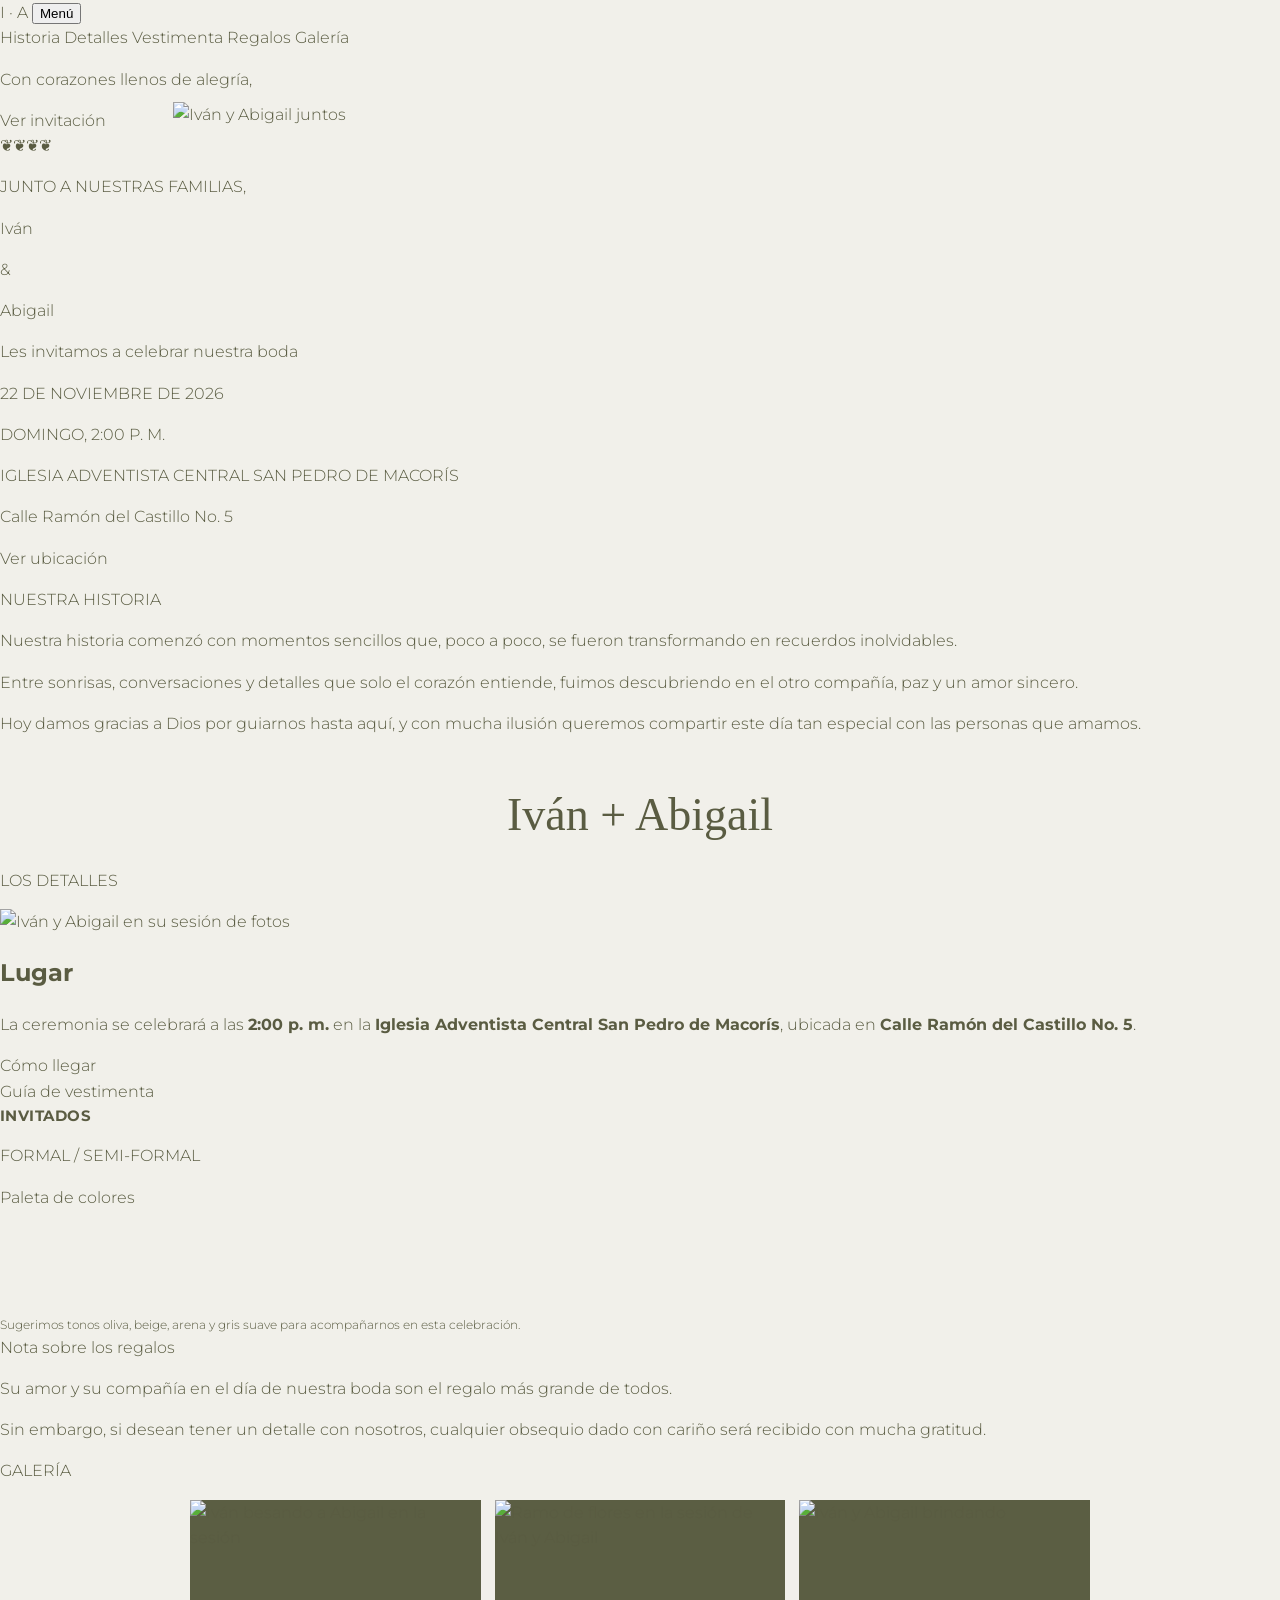
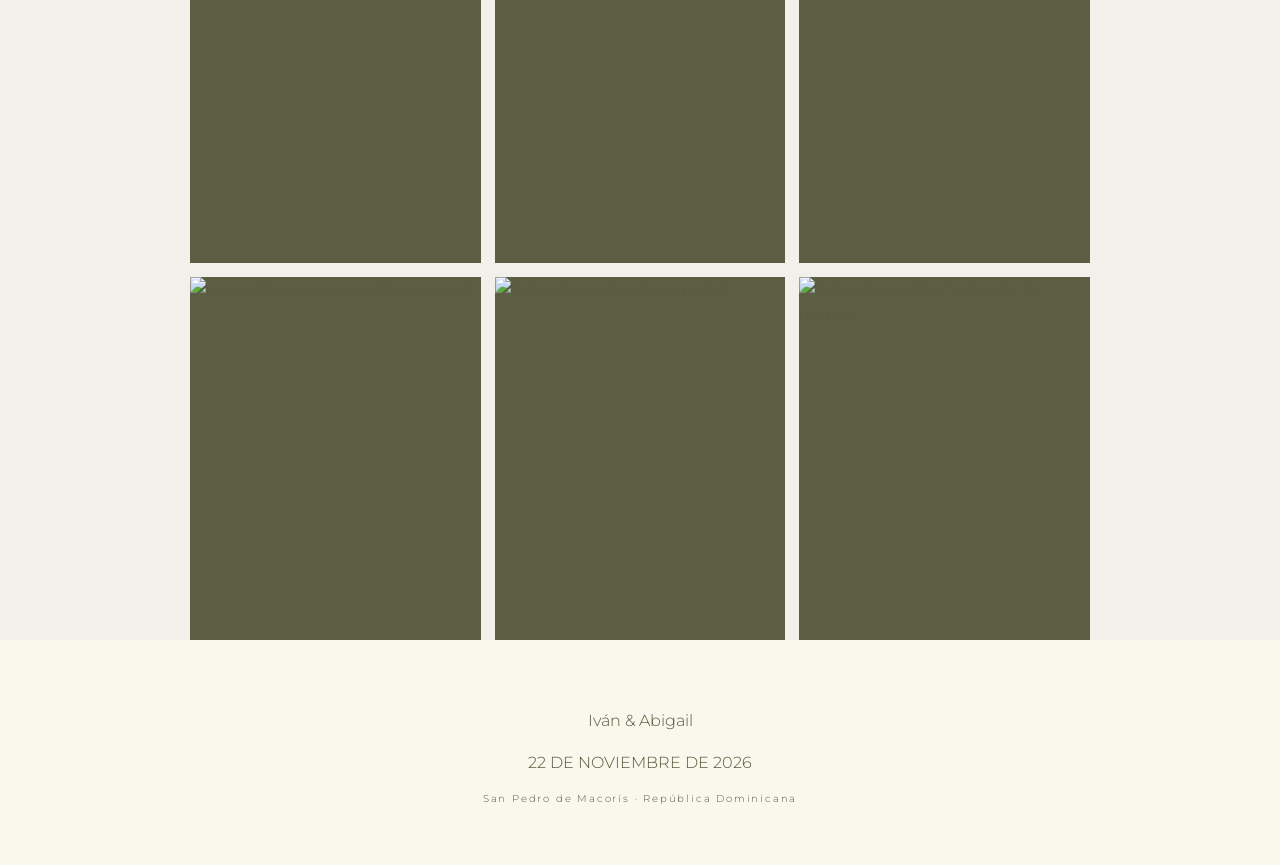
==== commit dc8ca774: "Update wedding site with official photos and copy" ====
--- a/index.html
+++ b/index.html
@@ -4,7 +4,7 @@
   <meta charset="UTF-8" />
   <meta name="viewport" content="width=device-width, initial-scale=1.0" />
   <meta name="description" content="Invitación de boda de Iván y Abigail — 22 de noviembre de 2026." />
-  <meta name="theme-color" content="#6f7152" />
+  <meta name="theme-color" content="#6d7050" />
   <title>Iván & Abigail — 22.11.2026</title>
   <link rel="preconnect" href="https://fonts.googleapis.com">
   <link rel="preconnect" href="https://fonts.gstatic.com" crossorigin>
@@ -12,135 +12,90 @@
   <link rel="stylesheet" href="styles.css" />
 </head>
 <body>
-  <header class="topbar" id="inicio">
-    <div class="topbar-pattern"></div>
-    <a class="seal" href="#inicio" aria-label="Inicio"><span>I</span><i></i><span>A</span></a>
-    <nav class="topnav" aria-label="Navegación principal">
-      <a href="#historia">Nuestra historia</a>
+  <header class="site-nav" id="inicio" aria-label="Navegación principal">
+    <div class="nav-pattern"></div>
+    <a class="nav-mark" href="#inicio">I · A</a>
+    <button class="menu-toggle" aria-expanded="false" aria-label="Abrir menú">Menú</button>
+    <nav class="nav-links">
+      <a href="#historia">Historia</a>
       <a href="#detalles">Detalles</a>
+      <a href="#vestimenta">Vestimenta</a>
+      <a href="#regalos">Regalos</a>
+      <a href="#galeria">Galería</a>
     </nav>
   </header>
 
   <main>
-    <section class="invitation" aria-label="Invitación de boda">
-      <div class="paper-grain"></div>
-      <div class="invitation-inner reveal visible">
-        <img class="ornate-frame" src="assets/vintage-invitation-frame.png" alt="" aria-hidden="true" />
-        <div class="invitation-copy-wrap">
-          <p class="invite-intro">JUNTO A NUESTRAS FAMILIAS,</p>
-          <p class="couple-name">Iván</p>
-          <p class="and">&</p>
-          <p class="couple-name">Abigail</p>
-          <p class="invite-line">LES INVITAN A CELEBRAR<br>SU BODA</p>
+    <section class="opening reveal visible" aria-label="Bienvenida a la invitación">
+      <p class="opening-copy">Con corazones llenos de alegría,</p>
+      <a class="ghost-button" href="#invitacion">Ver invitación</a>
+    </section>
 
-          <p class="date-strong">22 DE NOVIEMBRE DE 2026</p>
-          <p class="date-sub">DOMINGO, A LAS 2:00 P. M.</p>
+    <section class="section invitation-section" id="invitacion">
+      <div class="invite-card reveal">
+        <span class="corner tl">❦</span><span class="corner tr">❦</span><span class="corner bl">❦</span><span class="corner br">❦</span>
+        <p class="caps-line">JUNTO A NUESTRAS FAMILIAS,</p>
+        <div class="name-wrap">
+          <p class="script-name">Iván</p><p class="and-word">&</p><p class="script-name">Abigail</p>
+        </div>
+        <p class="invite-copy">Les invitamos a celebrar nuestra boda</p>
+        <div class="invite-date">
+          <p class="invite-date-main">22 DE NOVIEMBRE DE 2026</p>
+          <p class="invite-date-sub">DOMINGO, 2:00 P. M.</p>
+        </div>
+        <p class="venue-name">IGLESIA ADVENTISTA CENTRAL SAN PEDRO DE MACORÍS</p>
+        <p class="venue-place">Calle Ramón del Castillo No. 5</p>
+        <a class="outline-button" href="https://maps.app.goo.gl/aFCGcjGTjwo8dzfy6" target="_blank" rel="noopener noreferrer">Ver ubicación</a>
+      </div>
+    </section>
 
-          <p class="church-name">IGLESIA ADVENTISTA CENTRAL<br>SAN PEDRO DE MACORÍS</p>
-          <p class="church-address">Calle Ramón del Castillo No. 5</p>
-          <a class="directions" href="https://maps.app.goo.gl/aFCGcjGTjwo8dzfy6" target="_blank" rel="noopener noreferrer">VER UBICACIÓN</a>
+    <section class="section story-section" id="historia">
+      <div class="section-title light reveal"><p>NUESTRA HISTORIA</p><span></span></div>
+      <figure class="story-photo reveal"><div class="clean-frame story-clean-frame"><img src="assets/official-6.jpg" alt="Iván y Abigail juntos" loading="lazy" /></div></figure>
+      <div class="story-text reveal delay-1">
+        <p>Nuestra historia comenzó con momentos sencillos que, poco a poco, se fueron transformando en recuerdos inolvidables.</p>
+        <p>Entre sonrisas, conversaciones y detalles que solo el corazón entiende, fuimos descubriendo en el otro compañía, paz y un amor sincero.</p>
+        <p>Hoy damos gracias a Dios por guiarnos hasta aquí, y con mucha ilusión queremos compartir este día tan especial con las personas que amamos.</p>
+        <p class="story-signature">Iván + Abigail</p>
+      </div>
+    </section>
+
+    <section class="section details-section" id="detalles">
+      <div class="section-title reveal"><p>LOS DETALLES</p><span></span></div>
+      <div class="detail-row reveal">
+        <div class="clean-frame detail-photo-frame"><img src="assets/official-1.jpg" alt="Iván y Abigail en su sesión de fotos" loading="lazy" /></div>
+        <div class="detail-copy">
+          <h2>Lugar</h2>
+          <p>La ceremonia se celebrará a las <strong>2:00 p. m.</strong> en la <strong>Iglesia Adventista Central San Pedro de Macorís</strong>, ubicada en <strong>Calle Ramón del Castillo No. 5</strong>.</p>
+          <a class="outline-button" href="https://maps.app.goo.gl/aFCGcjGTjwo8dzfy6" target="_blank" rel="noopener noreferrer">Cómo llegar</a>
         </div>
       </div>
     </section>
 
-    <section class="memory-collage" aria-label="Recuerdos de Iván y Abigail">
-      <div class="collage-stage reveal">
-        <div class="photo-card pc1"><img src="assets/abigail-ivan-gallery-2.jpg" alt="Iván y Abigail" /></div>
-        <div class="photo-card pc2"><img src="assets/abigail-ivan-story.jpg" alt="Iván y Abigail" /></div>
-        <div class="photo-card pc3"><img src="assets/abigail-ivan-gallery-3.jpg" alt="Iván y Abigail" /></div>
-        <div class="envelope"></div>
-        <div class="date-medallion"><span>11.22</span></div>
-        <div class="tiny-flower">✿</div>
-      </div>
-      <p class="collage-caption">Un día para recordar por siempre</p>
-    </section>
-
-    <section class="story" id="historia">
-      <div class="story-title reveal">
-        <h2>NUESTRA HISTORIA</h2>
-        <span></span>
-      </div>
-
-      <div class="story-image-wrap reveal delay-1">
-        <img class="story-photo" src="assets/abigail-ivan-hero.jpg" alt="Iván y Abigail juntos" />
-        <img class="lace-light" src="assets/lace-frame-light.png" alt="" aria-hidden="true" />
-      </div>
-
-      <div class="story-copy reveal delay-2">
-        <p>Nuestra historia se fue construyendo en los pequeños momentos: conversaciones, sonrisas y días sencillos que terminaron convirtiéndose en recuerdos inolvidables.</p>
-        <p>Con el paso del tiempo encontramos en el otro amistad, confianza y un amor que nos hizo crecer juntos. Dios fue guiando nuestro camino hasta traernos a este momento.</p>
-        <p>Y ahora, con el corazón lleno de gratitud, estamos listos para comenzar una nueva etapa y celebrar este día junto a las personas que más queremos.</p>
-        <p class="story-signature">Iván & Abigail</p>
+    <section class="section attire-section" id="vestimenta">
+      <div class="section-script reveal">Guía de vestimenta</div>
+      <div class="attire-inner reveal delay-1">
+        <p class="attire-label">INVITADOS</p><p class="attire-type">FORMAL / SEMI-FORMAL</p><p class="attire-subtitle">Paleta de colores</p>
+        <div class="palette" aria-label="Paleta de colores sugerida"><span style="--swatch:#4f5526"></span><span style="--swatch:#7c7d59"></span><span style="--swatch:#c5c0ae"></span><span style="--swatch:#bdb496"></span><span style="--swatch:#b6b6b8"></span></div>
+        <p class="attire-note">Sugerimos tonos oliva, beige, arena y gris suave para acompañarnos en esta celebración.</p>
       </div>
     </section>
 
-    <section class="details" id="detalles">
-      <div class="details-title reveal">
-        <h2>LOS DETALLES</h2>
-        <span></span>
-      </div>
+    <section class="section gift-section" id="regalos"><div class="gift-inner reveal"><div class="section-script">Nota sobre los regalos</div><p>Su amor y su compañía en el día de nuestra boda son el regalo más grande de todos.</p><p>Sin embargo, si desean tener un detalle con nosotros, cualquier obsequio dado con cariño será recibido con mucha gratitud.</p></div></section>
 
-      <h3 class="script-heading reveal">Lugar</h3>
-
-      <div class="venue-row reveal delay-1">
-        <div class="venue-photo-shell">
-          <img class="venue-photo" src="assets/abigail-ivan-gallery-1.jpg" alt="Iván y Abigail" />
-          <img class="lace-dark" src="assets/lace-frame-dark.png" alt="" aria-hidden="true" />
-        </div>
-        <div class="venue-copy">
-          <p>La ceremonia será celebrada a las <strong>2:00 p. m.</strong> en la</p>
-          <p class="venue-emphasis">Iglesia Adventista Central San Pedro de Macorís</p>
-          <p>Calle Ramón del Castillo No. 5</p>
-          <a class="outline-btn" href="https://maps.app.goo.gl/aFCGcjGTjwo8dzfy6" target="_blank" rel="noopener noreferrer">Cómo llegar</a>
-        </div>
-      </div>
-
-      <div class="attire" id="vestimenta">
-        <h3 class="script-heading reveal">Guía de vestimenta</h3>
-        <div class="attire-copy reveal delay-1">
-          <p class="attire-label">INVITADOS</p>
-          <p class="attire-style">FORMAL / SEMI-FORMAL</p>
-          <p class="palette-label">Paleta de colores:</p>
-          <div class="palette" aria-label="Paleta de colores">
-            <span style="--c:#4c5128"></span>
-            <span style="--c:#737456"></span>
-            <span style="--c:#c4c0b0"></span>
-            <span style="--c:#bcb397"></span>
-            <span style="--c:#b8b8ba"></span>
-          </div>
-          <div class="attire-figures" aria-hidden="true">
-            <span class="figure f1"></span><span class="figure f2"></span><span class="figure f3"></span><span class="figure f4"></span>
-          </div>
-          <p class="attire-note">Tonos oliva, beige, arena y gris suave.</p>
-        </div>
-      </div>
-
-      <div class="gifts" id="regalos">
-        <h3 class="script-heading reveal">Nota sobre los regalos</h3>
-        <div class="gift-copy reveal delay-1">
-          <p>Su amor y su compañía en el día de nuestra boda son el regalo más grande de todos. Sin embargo, si desean celebrar con un obsequio, cualquier detalle dado con el corazón será verdaderamente apreciado.</p>
-        </div>
-      </div>
-    </section>
-
-    <section class="gallery" id="galeria">
-      <div class="gallery-title reveal">
-        <p>ALGUNOS DE NUESTROS MOMENTOS</p>
-        <h2>Galería</h2>
-      </div>
-      <div class="gallery-grid">
-        <figure class="reveal"><img src="assets/abigail-ivan-photo-break.jpg" alt="Iván y Abigail" /></figure>
-        <figure class="reveal delay-1"><img src="assets/abigail-ivan-gallery-2.jpg" alt="Iván y Abigail" /></figure>
-        <figure class="reveal delay-2"><img src="assets/abigail-ivan-gallery-3.jpg" alt="Iván y Abigail" /></figure>
+    <section class="section gallery-section" id="galeria">
+      <div class="section-title reveal"><p>GALERÍA</p><span></span></div>
+      <div class="gallery-grid expanded-gallery">
+        <figure class="gallery-card featured reveal"><img src="assets/official-2.jpg" alt="Iván besando a Abigail en la sesión" loading="lazy" /></figure>
+        <figure class="gallery-card reveal delay-1"><img src="assets/official-3.jpg" alt="Ramo de flores en la sesión de Iván y Abigail" loading="lazy" /></figure>
+        <figure class="gallery-card reveal delay-2"><img src="assets/official-4.jpg" alt="Iván y Abigail brindando" loading="lazy" /></figure>
+        <figure class="gallery-card reveal"><img src="assets/official-5.jpg" alt="Iván y Abigail en una foto especial" loading="lazy" /></figure>
+        <figure class="gallery-card reveal delay-1"><img src="assets/official-7.jpg" alt="Iván y Abigail junto al pastel" loading="lazy" /></figure>
+        <figure class="gallery-card reveal delay-2"><img src="assets/official-6.jpg" alt="Iván y Abigail tomados de las manos" loading="lazy" /></figure>
       </div>
     </section>
   </main>
-
-  <footer>
-    <p class="footer-names">Iván & Abigail</p>
-    <p>22 DE NOVIEMBRE DE 2026</p>
-  </footer>
-
+  <footer class="site-footer"><p class="footer-script">Iván & Abigail</p><p>22 DE NOVIEMBRE DE 2026</p><p>San Pedro de Macorís · República Dominicana</p></footer>
   <script src="script.js"></script>
 </body>
 </html>
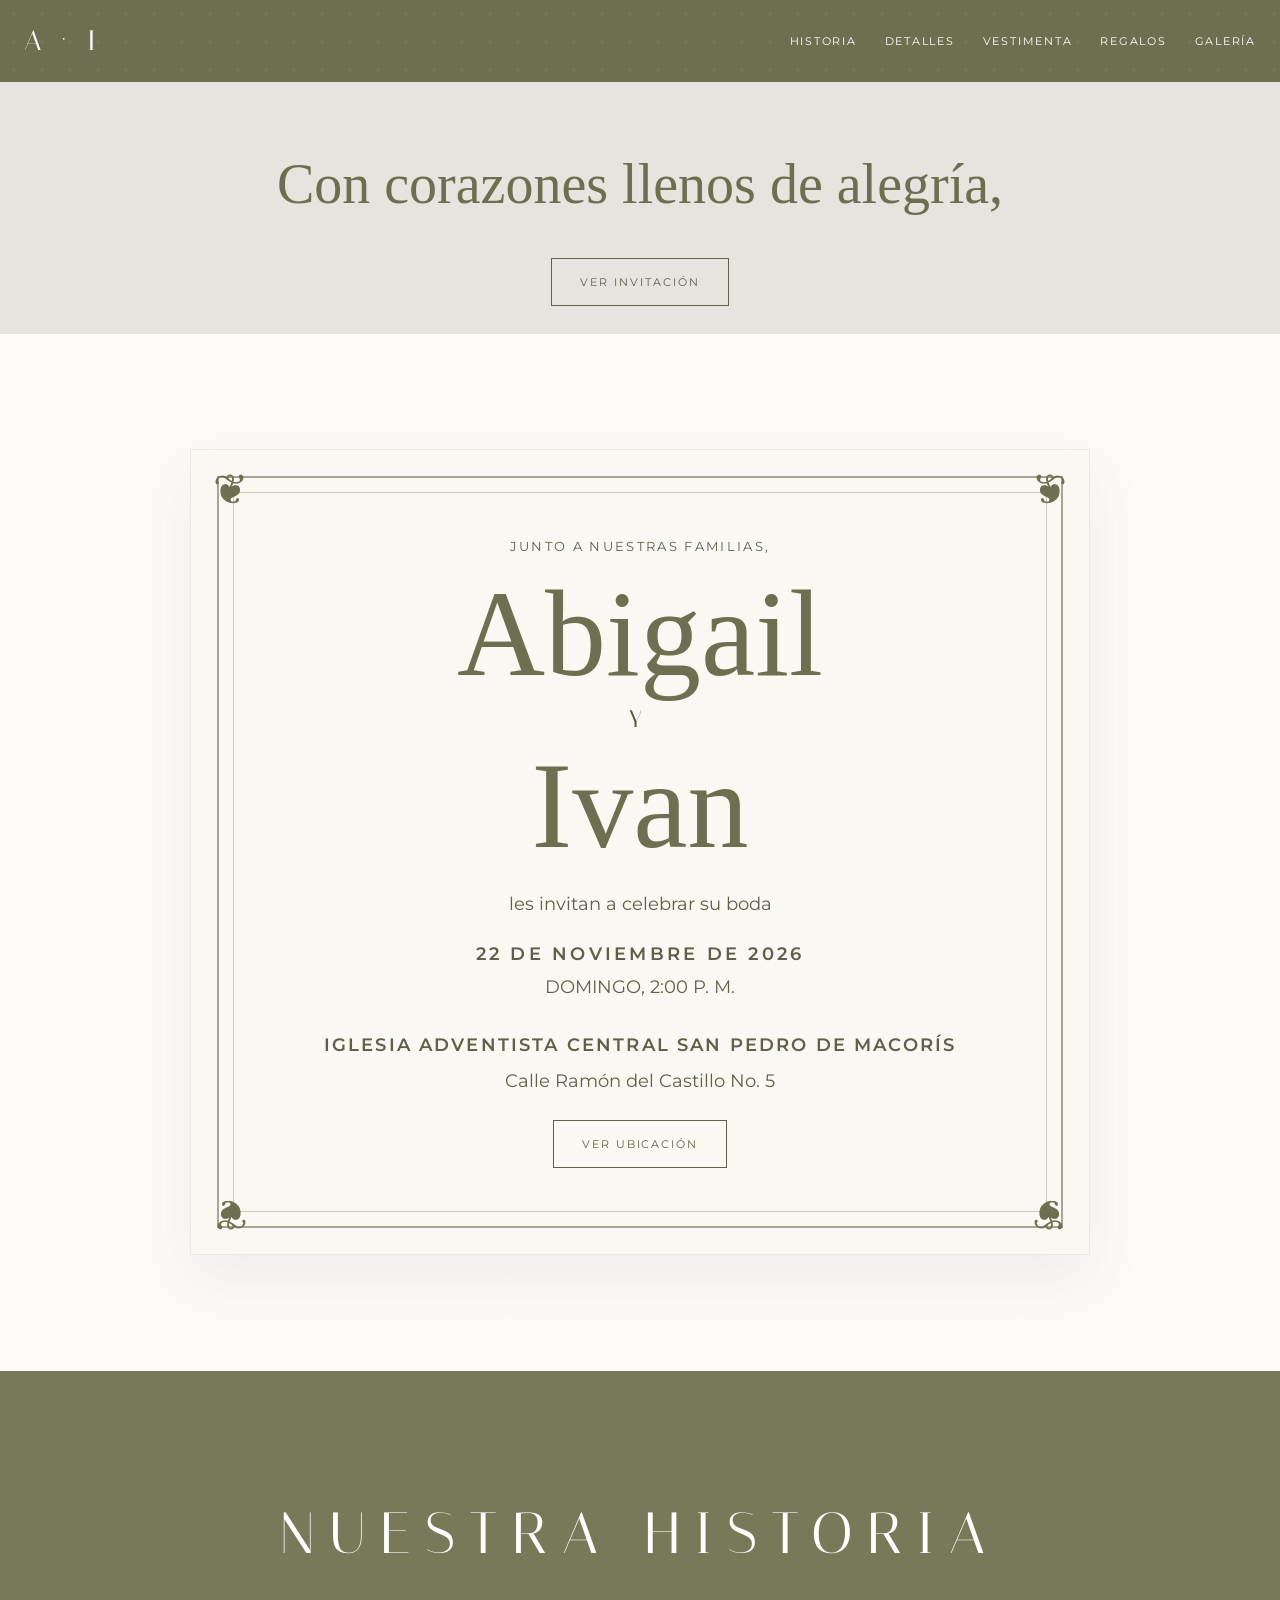
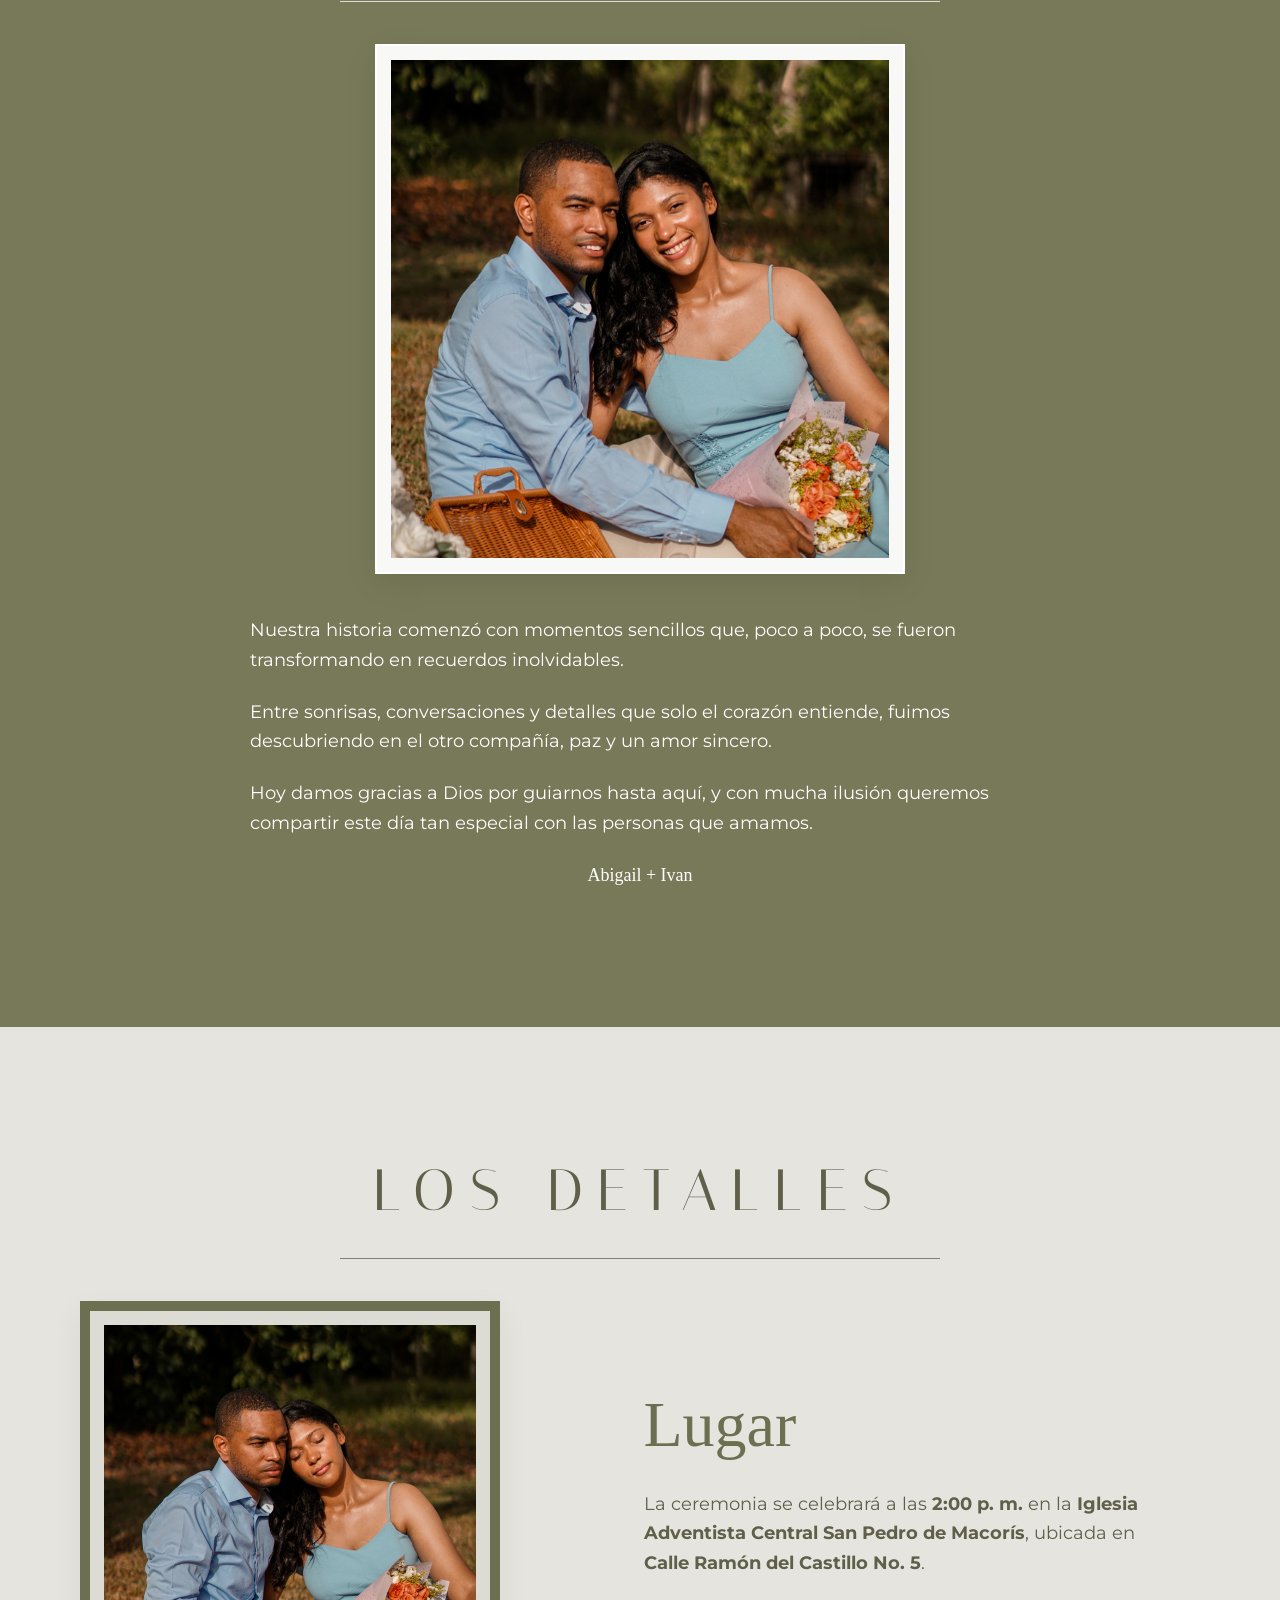
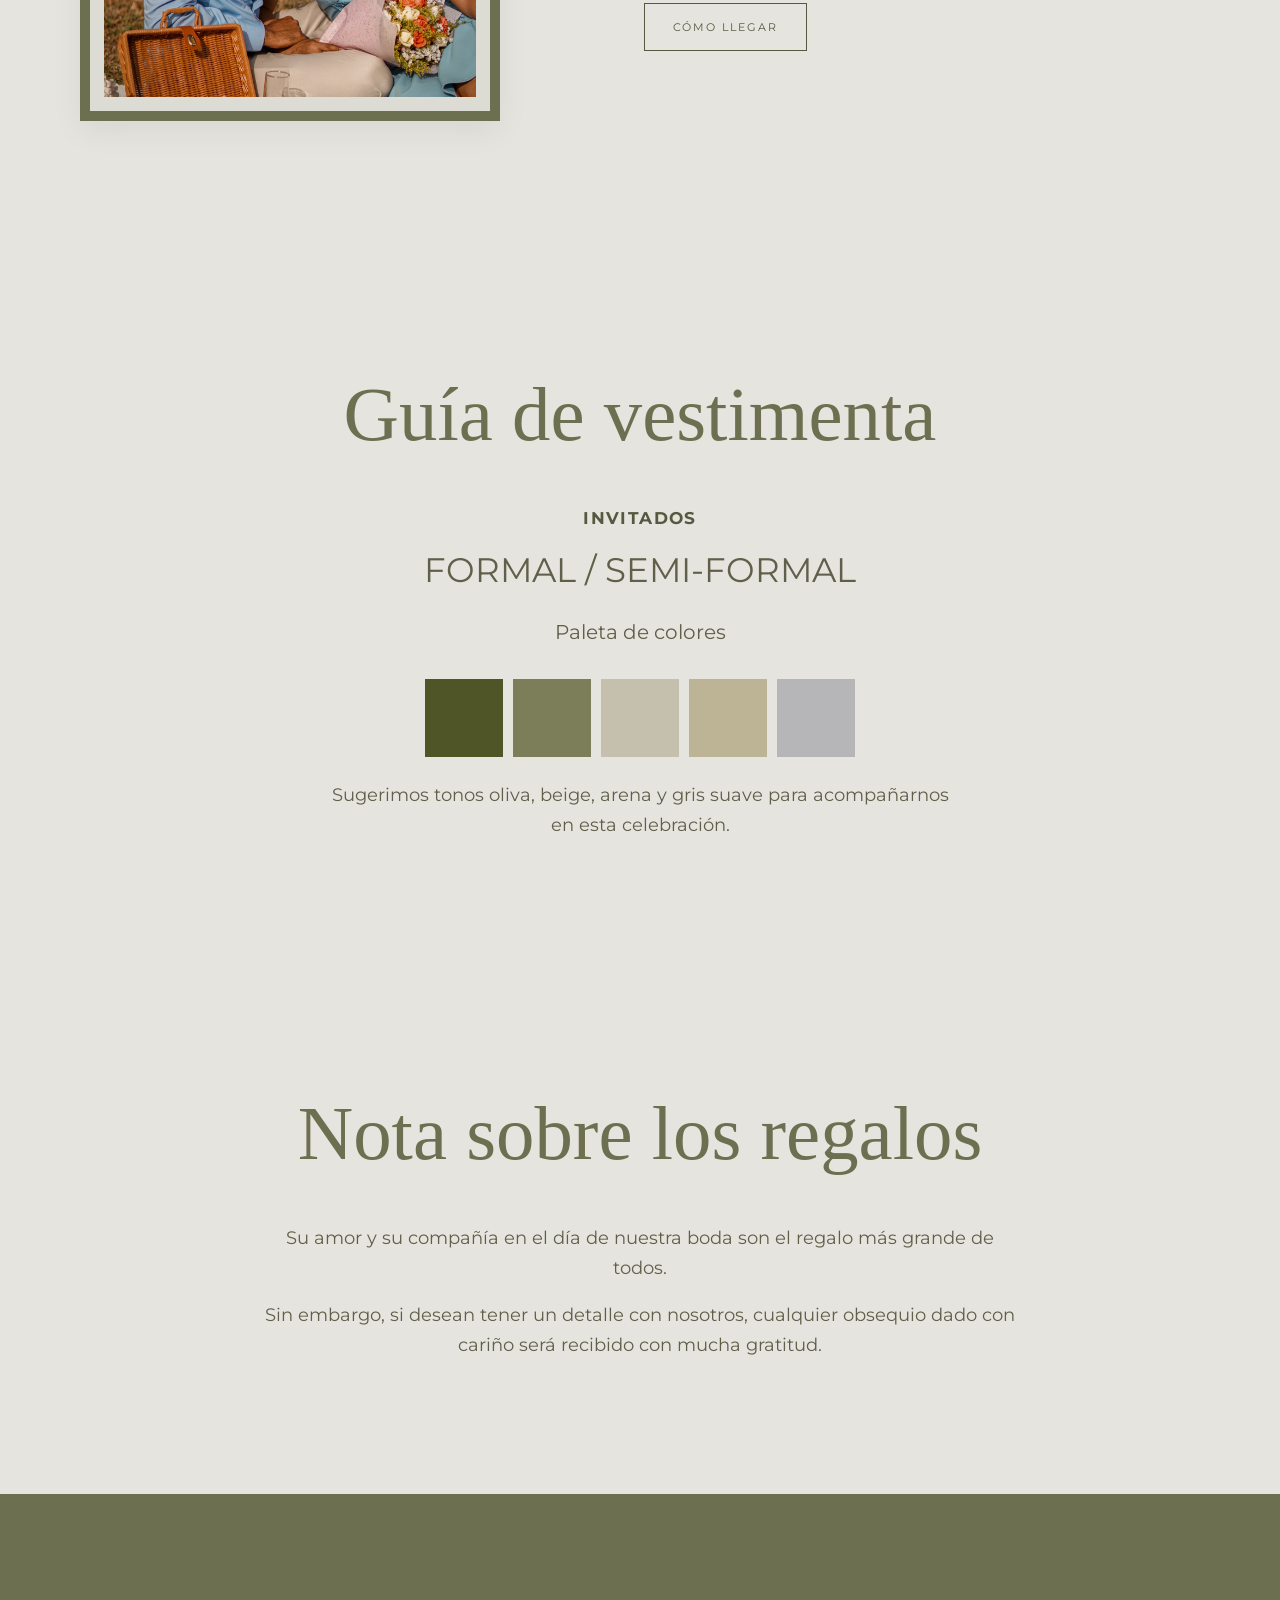
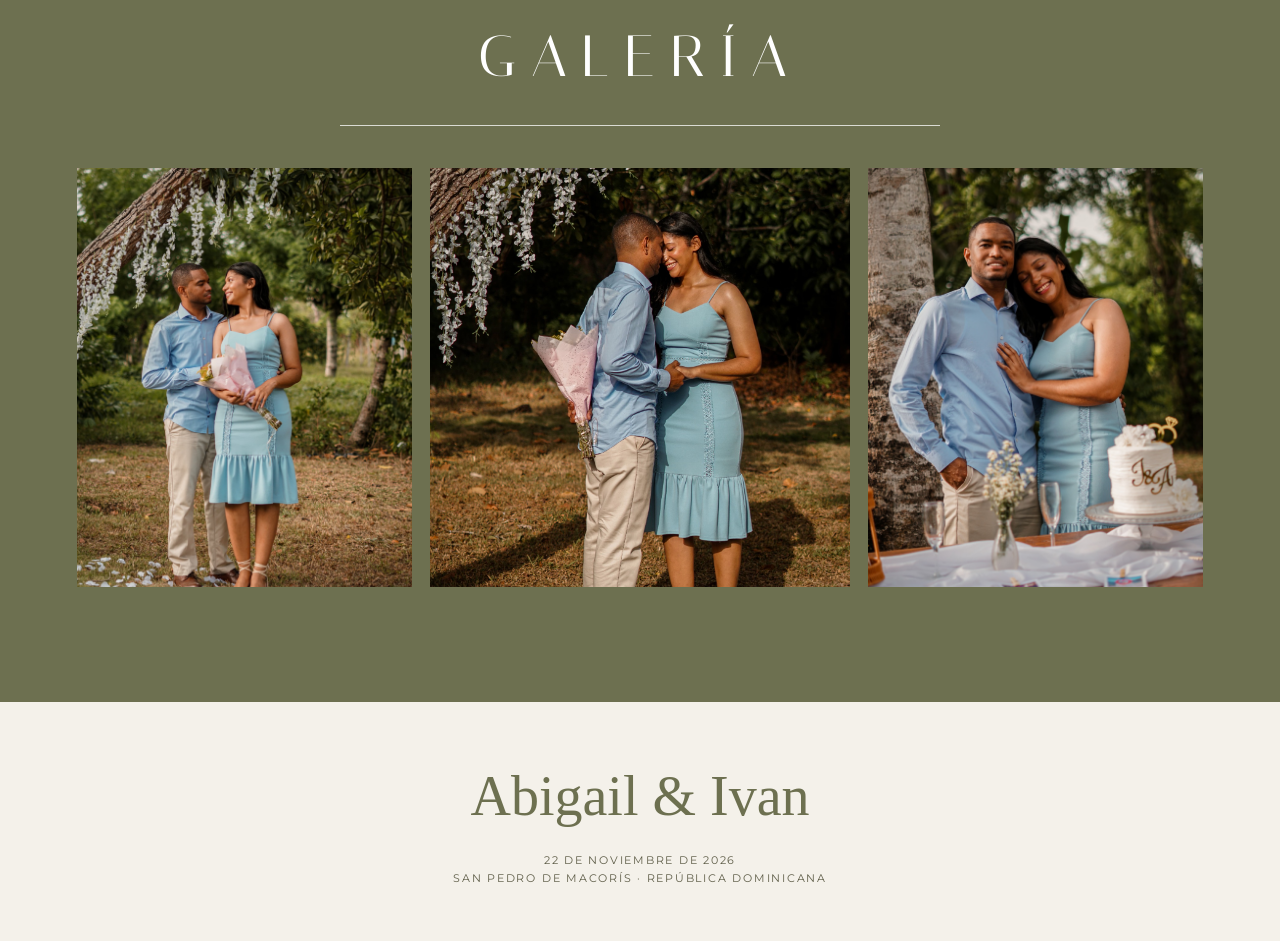
==== commit f53aa959: "Replace site with uploaded wedding template" ====
--- a/index.html
+++ b/index.html
@@ -3,9 +3,9 @@
 <head>
   <meta charset="UTF-8" />
   <meta name="viewport" content="width=device-width, initial-scale=1.0" />
-  <meta name="description" content="Invitación de boda de Iván y Abigail — 22 de noviembre de 2026." />
+  <meta name="description" content="Invitación de boda de Abigail e Ivan — 22 de noviembre de 2026." />
   <meta name="theme-color" content="#6d7050" />
-  <title>Iván & Abigail — 22.11.2026</title>
+  <title>Abigail & Ivan — 22.11.2026</title>
   <link rel="preconnect" href="https://fonts.googleapis.com">
   <link rel="preconnect" href="https://fonts.gstatic.com" crossorigin>
   <link href="https://fonts.googleapis.com/css2?family=Italiana&family=Montserrat:wght@300;400;500;600&family=Parisienne&display=swap" rel="stylesheet">
@@ -14,7 +14,7 @@
 <body>
   <header class="site-nav" id="inicio" aria-label="Navegación principal">
     <div class="nav-pattern"></div>
-    <a class="nav-mark" href="#inicio">I · A</a>
+    <a class="nav-mark" href="#inicio">A · I</a>
     <button class="menu-toggle" aria-expanded="false" aria-label="Abrir menú">Menú</button>
     <nav class="nav-links">
       <a href="#historia">Historia</a>
@@ -33,16 +33,24 @@
 
     <section class="section invitation-section" id="invitacion">
       <div class="invite-card reveal">
-        <span class="corner tl">❦</span><span class="corner tr">❦</span><span class="corner bl">❦</span><span class="corner br">❦</span>
+        <span class="corner tl">❦</span>
+        <span class="corner tr">❦</span>
+        <span class="corner bl">❦</span>
+        <span class="corner br">❦</span>
+
         <p class="caps-line">JUNTO A NUESTRAS FAMILIAS,</p>
         <div class="name-wrap">
-          <p class="script-name">Iván</p><p class="and-word">&</p><p class="script-name">Abigail</p>
+          <p class="script-name">Abigail</p>
+          <p class="and-word">Y</p>
+          <p class="script-name">Ivan</p>
         </div>
-        <p class="invite-copy">Les invitamos a celebrar nuestra boda</p>
+        <p class="invite-copy">les invitan a celebrar su boda</p>
+
         <div class="invite-date">
           <p class="invite-date-main">22 DE NOVIEMBRE DE 2026</p>
           <p class="invite-date-sub">DOMINGO, 2:00 P. M.</p>
         </div>
+
         <p class="venue-name">IGLESIA ADVENTISTA CENTRAL SAN PEDRO DE MACORÍS</p>
         <p class="venue-place">Calle Ramón del Castillo No. 5</p>
         <a class="outline-button" href="https://maps.app.goo.gl/aFCGcjGTjwo8dzfy6" target="_blank" rel="noopener noreferrer">Ver ubicación</a>
@@ -50,20 +58,33 @@
     </section>
 
     <section class="section story-section" id="historia">
-      <div class="section-title light reveal"><p>NUESTRA HISTORIA</p><span></span></div>
-      <figure class="story-photo reveal"><div class="clean-frame story-clean-frame"><img src="assets/official-6.jpg" alt="Iván y Abigail juntos" loading="lazy" /></div></figure>
+      <div class="section-title light reveal">
+        <p>NUESTRA HISTORIA</p>
+        <span></span>
+      </div>
+      <figure class="story-photo reveal">
+        <div class="lace-frame">
+          <img src="assets/abigail-ivan-story.jpg" alt="Abigail e Ivan juntos" loading="lazy" />
+        </div>
+      </figure>
       <div class="story-text reveal delay-1">
         <p>Nuestra historia comenzó con momentos sencillos que, poco a poco, se fueron transformando en recuerdos inolvidables.</p>
         <p>Entre sonrisas, conversaciones y detalles que solo el corazón entiende, fuimos descubriendo en el otro compañía, paz y un amor sincero.</p>
         <p>Hoy damos gracias a Dios por guiarnos hasta aquí, y con mucha ilusión queremos compartir este día tan especial con las personas que amamos.</p>
-        <p class="story-signature">Iván + Abigail</p>
+        <p class="story-signature">Abigail + Ivan</p>
       </div>
     </section>
 
     <section class="section details-section" id="detalles">
-      <div class="section-title reveal"><p>LOS DETALLES</p><span></span></div>
+      <div class="section-title reveal">
+        <p>LOS DETALLES</p>
+        <span></span>
+      </div>
+
       <div class="detail-row reveal">
-        <div class="clean-frame detail-photo-frame"><img src="assets/official-1.jpg" alt="Iván y Abigail en su sesión de fotos" loading="lazy" /></div>
+        <div class="scallop-frame">
+          <img src="assets/abigail-ivan-gallery-1.jpg" alt="Abigail e Ivan en su sesión de fotos" loading="lazy" />
+        </div>
         <div class="detail-copy">
           <h2>Lugar</h2>
           <p>La ceremonia se celebrará a las <strong>2:00 p. m.</strong> en la <strong>Iglesia Adventista Central San Pedro de Macorís</strong>, ubicada en <strong>Calle Ramón del Castillo No. 5</strong>.</p>
@@ -75,27 +96,47 @@
     <section class="section attire-section" id="vestimenta">
       <div class="section-script reveal">Guía de vestimenta</div>
       <div class="attire-inner reveal delay-1">
-        <p class="attire-label">INVITADOS</p><p class="attire-type">FORMAL / SEMI-FORMAL</p><p class="attire-subtitle">Paleta de colores</p>
-        <div class="palette" aria-label="Paleta de colores sugerida"><span style="--swatch:#4f5526"></span><span style="--swatch:#7c7d59"></span><span style="--swatch:#c5c0ae"></span><span style="--swatch:#bdb496"></span><span style="--swatch:#b6b6b8"></span></div>
+        <p class="attire-label">INVITADOS</p>
+        <p class="attire-type">FORMAL / SEMI-FORMAL</p>
+        <p class="attire-subtitle">Paleta de colores</p>
+        <div class="palette" aria-label="Paleta de colores sugerida">
+          <span style="--swatch:#4f5526"></span>
+          <span style="--swatch:#7c7d59"></span>
+          <span style="--swatch:#c5c0ae"></span>
+          <span style="--swatch:#bdb496"></span>
+          <span style="--swatch:#b6b6b8"></span>
+        </div>
         <p class="attire-note">Sugerimos tonos oliva, beige, arena y gris suave para acompañarnos en esta celebración.</p>
       </div>
     </section>
 
-    <section class="section gift-section" id="regalos"><div class="gift-inner reveal"><div class="section-script">Nota sobre los regalos</div><p>Su amor y su compañía en el día de nuestra boda son el regalo más grande de todos.</p><p>Sin embargo, si desean tener un detalle con nosotros, cualquier obsequio dado con cariño será recibido con mucha gratitud.</p></div></section>
+    <section class="section gift-section" id="regalos">
+      <div class="gift-inner reveal">
+        <div class="section-script">Nota sobre los regalos</div>
+        <p>Su amor y su compañía en el día de nuestra boda son el regalo más grande de todos.</p>
+        <p>Sin embargo, si desean tener un detalle con nosotros, cualquier obsequio dado con cariño será recibido con mucha gratitud.</p>
+      </div>
+    </section>
 
     <section class="section gallery-section" id="galeria">
-      <div class="section-title reveal"><p>GALERÍA</p><span></span></div>
-      <div class="gallery-grid expanded-gallery">
-        <figure class="gallery-card featured reveal"><img src="assets/official-2.jpg" alt="Iván besando a Abigail en la sesión" loading="lazy" /></figure>
-        <figure class="gallery-card reveal delay-1"><img src="assets/official-3.jpg" alt="Ramo de flores en la sesión de Iván y Abigail" loading="lazy" /></figure>
-        <figure class="gallery-card reveal delay-2"><img src="assets/official-4.jpg" alt="Iván y Abigail brindando" loading="lazy" /></figure>
-        <figure class="gallery-card reveal"><img src="assets/official-5.jpg" alt="Iván y Abigail en una foto especial" loading="lazy" /></figure>
-        <figure class="gallery-card reveal delay-1"><img src="assets/official-7.jpg" alt="Iván y Abigail junto al pastel" loading="lazy" /></figure>
-        <figure class="gallery-card reveal delay-2"><img src="assets/official-6.jpg" alt="Iván y Abigail tomados de las manos" loading="lazy" /></figure>
+      <div class="section-title reveal">
+        <p>GALERÍA</p>
+        <span></span>
+      </div>
+      <div class="gallery-grid">
+        <figure class="gallery-card reveal"><img src="assets/abigail-ivan-hero.jpg" alt="Abigail e Ivan" loading="lazy" /></figure>
+        <figure class="gallery-card wide reveal delay-1"><img src="assets/abigail-ivan-photo-break.jpg" alt="Abigail e Ivan sonriendo juntos" loading="lazy" /></figure>
+        <figure class="gallery-card reveal delay-2"><img src="assets/abigail-ivan-gallery-2.jpg" alt="Abigail e Ivan durante su sesión" loading="lazy" /></figure>
       </div>
     </section>
   </main>
-  <footer class="site-footer"><p class="footer-script">Iván & Abigail</p><p>22 DE NOVIEMBRE DE 2026</p><p>San Pedro de Macorís · República Dominicana</p></footer>
+
+  <footer class="site-footer">
+    <p class="footer-script">Abigail & Ivan</p>
+    <p>22 DE NOVIEMBRE DE 2026</p>
+    <p>San Pedro de Macorís · República Dominicana</p>
+  </footer>
+
   <script src="script.js"></script>
 </body>
 </html>
--- a/styles.css
+++ b/styles.css
@@ -1,121 +1,438 @@
-:root{
-  --olive:#6f7152;
-  --olive-deep:#4d512d;
-  --olive-ink:#54583a;
-  --cream:#f1f0ea;
-  --paper:#faf7ec;
-  --ink:#5a5c42;
-  --white:#fff;
-}
-*{box-sizing:border-box}
-html{scroll-behavior:smooth}
-body{margin:0;background:var(--cream);color:var(--ink);font-family:"Montserrat",sans-serif;font-weight:300;line-height:1.58}
-img{display:block;max-width:100%}
-a{color:inherit;text-decoration:none}
-
-.topbar{height:86px;position:sticky;top:0;z-index:30;background:var(--olive-deep);color:#fff;display:flex;align-items:flex-end;justify-content:center;padding:0 18px 16px;overflow:hidden}
-.topbar-pattern{position:absolute;inset:0;opacity:.22;background-image:radial-gradient(circle at 8px 8px,rgba(255,255,255,.18) 1.5px,transparent 1.5px),radial-gradient(circle at 20px 20px,rgba(255,255,255,.1) 1.5px,transparent 1.5px);background-size:28px 28px}
-.seal{position:absolute;z-index:2;top:-25px;left:50%;transform:translateX(-50%);width:62px;height:62px;border:1px solid rgba(255,255,255,.6);border-radius:50%;display:grid;place-items:center;font-family:"Italiana",serif;font-size:13px}
-.seal span:first-child{position:absolute;top:20px}.seal span:last-child{position:absolute;bottom:8px}.seal i{width:1px;height:33px;background:rgba(255,255,255,.6);transform:rotate(35deg)}
-.topnav{position:relative;z-index:2;display:flex;gap:38px;align-items:center;border-bottom:1px solid rgba(255,255,255,.7);padding:0 30px 9px}
-.topnav a{font-size:10px;letter-spacing:.09em;text-transform:uppercase;white-space:nowrap}
-
-.invitation{position:relative;background:var(--paper);padding:64px 16px 50px;overflow:hidden}
-.paper-grain{position:absolute;inset:0;opacity:.15;background-image:radial-gradient(circle at 10% 20%,rgba(116,103,67,.2) 0 1px,transparent 1px),radial-gradient(circle at 70% 60%,rgba(116,103,67,.14) 0 1px,transparent 1px);background-size:42px 37px,53px 47px}
-.invitation-inner{position:relative;width:min(670px,100%);aspect-ratio:670/1140;margin:0 auto}
-.ornate-frame{position:absolute;inset:0;width:100%;height:100%;object-fit:fill;z-index:1;pointer-events:none}
-.invitation-copy-wrap{position:absolute;z-index:2;inset:13% 15% 12%;display:flex;flex-direction:column;align-items:center;justify-content:center;text-align:center}
-.invite-intro{font-size:12px;letter-spacing:.02em;margin:0 0 28px}
-.couple-name{font-family:"Parisienne",cursive;color:var(--olive-ink);font-size:clamp(63px,12vw,103px);line-height:.87;margin:0}
-.and{font-family:"Italiana",serif;font-weight:600;letter-spacing:.48em;font-size:17px;margin:12px 0 16px;padding-left:.48em}
-.invite-line{font-size:12px;letter-spacing:.03em;margin:38px 0 40px;line-height:1.45}
-.date-strong{font-weight:600;font-size:13px;letter-spacing:.02em;margin:0}
-.date-sub{font-size:12px;margin:3px 0 27px}
-.church-name{font-weight:600;font-size:12px;line-height:1.4;margin:0}
-.church-address{font-size:11px;margin:4px 0 18px}
-.directions{border:1px solid var(--olive-ink);padding:9px 19px;font-size:9px;letter-spacing:.04em;background:rgba(255,255,255,.3)}
-
-.memory-collage{background:var(--paper);padding:0 20px 72px;text-align:center}
-.collage-stage{position:relative;width:min(500px,90vw);height:300px;margin:0 auto}
-.envelope{position:absolute;width:250px;height:160px;left:50%;top:80px;transform:translateX(-50%) rotate(-2deg);background:#e5dfce;clip-path:polygon(0 0,100% 0,100% 100%,0 100%);box-shadow:0 8px 16px rgba(63,60,42,.08)}
-.envelope:before,.envelope:after{content:"";position:absolute;inset:0;background:#f4efe1;clip-path:polygon(0 0,50% 55%,100% 0)}
-.photo-card{position:absolute;background:#fff;padding:7px 7px 18px;box-shadow:0 7px 14px rgba(49,48,34,.13);z-index:2}
-.photo-card img{width:100%;height:100%;object-fit:cover}
-.pc1{width:92px;height:112px;left:8%;top:55px;transform:rotate(-11deg)}
-.pc2{width:115px;height:140px;left:39%;top:18px;transform:rotate(3deg)}
-.pc3{width:96px;height:116px;right:5%;top:75px;transform:rotate(10deg)}
-.date-medallion{position:absolute;z-index:4;left:50%;top:126px;transform:translateX(-50%);width:88px;height:88px;border-radius:50%;background:#f0eadc;display:grid;place-items:center;border:1px solid #d8ceb5;box-shadow:0 4px 10px rgba(65,63,43,.1)}
-.date-medallion span{font-family:"Italiana",serif;font-size:19px;letter-spacing:.08em;color:var(--olive-ink)}
-.tiny-flower{position:absolute;z-index:4;right:23%;top:205px;font-size:35px;color:#e6dec6}
-.collage-caption{font-family:"Parisienne",cursive;font-size:28px;margin:6px 0 0;color:var(--olive-ink)}
-
-.story{background:var(--olive);color:#fff;padding:42px 28px 55px}
-.story-title{text-align:center;max-width:620px;margin:0 auto 42px}
-.story-title h2,.details-title h2{font-family:"Italiana",serif;font-size:clamp(33px,7vw,50px);font-weight:400;letter-spacing:.24em;margin:0;padding-left:.24em}
-.story-title span,.details-title span{display:block;height:1px;background:currentColor;margin:16px auto 0;width:100%;opacity:.85}
-.story-image-wrap{position:relative;width:min(430px,90vw);aspect-ratio:430/440;margin:0 auto 45px}
-.story-photo{position:absolute;left:10.4%;top:9.5%;width:79.4%;height:78.4%;object-fit:cover;object-position:center 40%}
-.lace-light{position:absolute;inset:0;width:100%;height:100%;z-index:2;pointer-events:none}
-.story-copy{max-width:610px;margin:0 auto;font-size:14px;text-align:justify}
-.story-copy p{margin:0 0 24px}
-.story-signature{text-align:center!important;font-family:"Parisienne",cursive;font-size:46px!important;margin-top:43px!important;margin-bottom:0!important}
-
-.details{background:var(--cream);padding:42px 28px 70px;color:var(--olive-ink)}
-.details-title{text-align:center;max-width:620px;margin:0 auto 62px}
-.script-heading{text-align:center;font-family:"Parisienne",cursive;font-size:49px;font-weight:400;margin:0 0 45px;color:var(--olive-ink)}
-.venue-row{max-width:620px;margin:0 auto 112px;display:grid;grid-template-columns:1fr 1.15fr;gap:32px;align-items:center}
-.venue-photo-shell{position:relative;width:100%;aspect-ratio:315/330}
-.venue-photo{position:absolute;left:9%;top:8%;width:82%;height:78%;object-fit:cover}
-.lace-dark{position:absolute;inset:0;width:100%;height:100%;z-index:2;pointer-events:none}
-.venue-copy{text-align:center;font-size:13px}
-.venue-copy p{margin:0 0 7px}
-.venue-emphasis{font-weight:500}
-.outline-btn{display:inline-block;border:1px solid var(--olive-ink);padding:11px 25px;margin-top:9px;font-size:12px;background:transparent}
-
-.attire{max-width:620px;margin:0 auto 110px;text-align:center}
-.attire .script-heading{margin-bottom:42px}
-.attire-label{font-size:15px;font-weight:700;letter-spacing:.03em;margin:0 0 12px}
-.attire-style{font-size:18px;margin:0 0 14px}
-.palette-label{font-size:15px;margin:0 0 18px}
-.palette{display:grid;grid-template-columns:repeat(5,1fr);gap:8px;width:min(340px,92%);margin:0 auto 28px}
-.palette span{display:block;aspect-ratio:1/1;background:var(--c)}
-.attire-figures{height:180px;display:flex;justify-content:center;align-items:flex-end;gap:4px;margin:0 auto 12px}
-.figure{display:block;position:relative;width:38px;border-radius:18px 18px 5px 5px;background:#737755}
-.figure:before{content:"";position:absolute;width:23px;height:23px;border-radius:50%;background:#4c4c3a;left:50%;top:-20px;transform:translateX(-50%)}
-.f1{height:120px;background:#5d6247}.f2{height:135px;background:#aeb18e}.f3{height:128px;background:#556039}.f4{height:110px;background:#9fa47d}
-.attire-note{font-size:12px;margin:0}
-
-.gifts{max-width:620px;margin:0 auto;text-align:center;padding:0 0 18px}
-.gifts .script-heading{font-size:51px;margin-bottom:36px}
-.gift-copy{max-width:520px;margin:0 auto;font-size:16px;line-height:1.55}
-
-.gallery{background:var(--olive);color:#fff;padding:65px 22px 78px}
-.gallery-title{text-align:center;margin-bottom:35px}
-.gallery-title p{font-size:9px;letter-spacing:.18em;margin:0 0 12px}
-.gallery-title h2{font-family:"Parisienne",cursive;font-weight:400;font-size:54px;margin:0}
-.gallery-grid{max-width:900px;margin:0 auto;display:grid;grid-template-columns:repeat(3,1fr);gap:14px}
-.gallery-grid figure{margin:0;overflow:hidden;background:#5b5e43}
-.gallery-grid img{width:100%;aspect-ratio:4/5;object-fit:cover}
-
-footer{background:var(--paper);text-align:center;padding:52px 20px 58px;color:var(--olive-ink)}
-.footer-names{font-family:"Parisienne",cursive;font-size:48px;margin:0 0 8px}
-footer p:last-child{font-size:10px;letter-spacing:.18em;margin:0}
-
-.reveal{opacity:0;transform:translateY(16px);transition:opacity .75s ease,transform .75s ease}.reveal.visible{opacity:1;transform:none}.delay-1{transition-delay:.08s}.delay-2{transition-delay:.16s}
-
-@media(max-width:640px){
-  .topbar{height:83px}.topnav{gap:30px;padding-inline:8px;width:100%;justify-content:center}.topnav a{font-size:9px}
-  .invitation{padding:38px 7px 28px}.invitation-inner{width:100%}.invitation-copy-wrap{inset:13% 14% 12%}
-  .invite-intro{font-size:10px;margin-bottom:22px}.couple-name{font-size:clamp(54px,16.5vw,78px)}.and{font-size:14px;margin:10px 0 12px}.invite-line{font-size:10px;margin:29px 0 31px}.date-strong{font-size:11px}.date-sub{font-size:10px;margin-bottom:20px}.church-name{font-size:10px}.church-address{font-size:9px;margin-bottom:12px}.directions{font-size:8px;padding:7px 15px}
-  .memory-collage{padding-bottom:58px}.collage-stage{height:250px}.pc1{left:3%}.pc3{right:1%}.envelope{width:220px;height:142px}.date-medallion{top:118px;width:75px;height:75px}.tiny-flower{right:16%;top:192px}
-  .story{padding:40px 22px 50px}.story-title h2,.details-title h2{font-size:29px;letter-spacing:.18em;padding-left:.18em}.story-copy{font-size:13px;text-align:left}.story-signature{font-size:42px!important}
-  .details{padding:40px 22px 60px}.details-title{margin-bottom:55px}.script-heading{font-size:45px;margin-bottom:35px}.venue-row{grid-template-columns:1fr 1.06fr;gap:18px;margin-bottom:95px}.venue-copy{font-size:11px}.outline-btn{font-size:10px;padding:9px 20px}
-  .attire{margin-bottom:90px}.attire-style{font-size:17px}.palette-label{font-size:14px}.palette{width:310px;max-width:100%}.attire-figures{height:160px}.gifts .script-heading{font-size:45px}.gift-copy{font-size:15px}
-  .gallery-grid{grid-template-columns:1fr;max-width:440px}.gallery-grid img{aspect-ratio:4/5}
-}
-
-@media(max-width:390px){
-  .topnav{gap:18px}.topnav a{font-size:8px}
-  .invitation-copy-wrap{inset:12% 13% 11%}.invite-intro{font-size:9px}.couple-name{font-size:52px}.invite-line{font-size:9px}.date-strong{font-size:10px}.date-sub{font-size:9px}.church-name{font-size:9px}.church-address{font-size:8px}
-  .venue-row{gap:12px}.venue-copy{font-size:10px}.outline-btn{font-size:9px;padding:8px 14px}
-}
+:root {
+  --olive: #6d7050;
+  --olive-dark: #56583f;
+  --olive-soft: #787958;
+  --paper: #f4f1ea;
+  --mist: #e6e4df;
+  --ink: #605f4a;
+  --white: #ffffff;
+  --line: rgba(96, 95, 74, 0.45);
+}
+
+* { box-sizing: border-box; }
+html { scroll-behavior: smooth; }
+body {
+  margin: 0;
+  background: var(--mist);
+  color: var(--ink);
+  font-family: "Montserrat", sans-serif;
+  line-height: 1.65;
+}
+img { display: block; width: 100%; }
+a { color: inherit; text-decoration: none; }
+button { font: inherit; }
+
+.site-nav {
+  position: sticky;
+  top: 0;
+  z-index: 20;
+  display: flex;
+  align-items: center;
+  justify-content: space-between;
+  gap: 20px;
+  padding: 18px 24px;
+  color: var(--white);
+  background: var(--olive);
+  overflow: hidden;
+}
+.site-nav.scrolled { box-shadow: 0 10px 30px rgba(0,0,0,.12); }
+.nav-pattern {
+  position: absolute;
+  inset: 0;
+  opacity: .18;
+  background-image:
+    radial-gradient(circle at 14px 14px, rgba(255,255,255,.25) 2px, transparent 2px),
+    radial-gradient(circle at 0 0, rgba(255,255,255,.14) 2px, transparent 2px);
+  background-size: 28px 28px;
+}
+.nav-mark, .menu-toggle, .nav-links { position: relative; z-index: 1; }
+.nav-mark {
+  font-family: "Italiana", serif;
+  font-size: 28px;
+  letter-spacing: .24em;
+  white-space: nowrap;
+}
+.menu-toggle {
+  display: none;
+  background: none;
+  border: 0;
+  color: inherit;
+  text-transform: uppercase;
+  letter-spacing: .18em;
+  font-size: 11px;
+}
+.nav-links {
+  display: flex;
+  align-items: center;
+  gap: 28px;
+}
+.nav-links a {
+  font-size: 11px;
+  text-transform: uppercase;
+  letter-spacing: .16em;
+}
+
+.opening {
+  min-height: 28vh;
+  display: grid;
+  place-items: center;
+  padding: 54px 24px 26px;
+  text-align: center;
+  background: var(--mist);
+}
+.opening-copy {
+  margin: 0;
+  color: var(--olive);
+  font-family: "Parisienne", cursive;
+  font-size: clamp(34px, 5vw, 56px);
+}
+.ghost-button,
+.outline-button {
+  display: inline-flex;
+  align-items: center;
+  justify-content: center;
+  min-height: 48px;
+  padding: 0 28px;
+  margin-top: 24px;
+  border: 1px solid currentColor;
+  text-transform: uppercase;
+  letter-spacing: .18em;
+  font-size: 11px;
+  transition: .2s ease;
+}
+.outline-button:hover,
+.ghost-button:hover {
+  background: var(--olive-dark);
+  color: var(--white);
+}
+
+.section { padding: clamp(72px, 9vw, 120px) clamp(24px, 6vw, 80px); }
+
+.invitation-section {
+  background:
+    linear-gradient(rgba(255,255,255,.7), rgba(255,255,255,.7)),
+    var(--paper);
+}
+.invite-card {
+  position: relative;
+  max-width: 900px;
+  margin: 0 auto;
+  padding: clamp(54px, 7vw, 86px) clamp(34px, 6vw, 70px);
+  background: rgba(250, 248, 243, .95);
+  text-align: center;
+  box-shadow: 0 24px 55px rgba(87, 82, 64, .08);
+  border: 1px solid rgba(96,95,74,.1);
+}
+.invite-card::before,
+.invite-card::after {
+  content: "";
+  position: absolute;
+  inset: 26px;
+  border: 2px solid rgba(109,112,80,.6);
+  pointer-events: none;
+}
+.invite-card::after {
+  inset: 42px;
+  border-width: 1px;
+  border-color: rgba(109,112,80,.35);
+}
+.corner {
+  position: absolute;
+  font-size: 42px;
+  color: var(--olive);
+  line-height: 1;
+}
+.tl { top: 18px; left: 22px; }
+.tr { top: 18px; right: 22px; transform: scaleX(-1); }
+.bl { bottom: 18px; left: 22px; transform: rotate(180deg); }
+.br { bottom: 18px; right: 22px; transform: rotate(180deg) scaleX(-1); }
+.caps-line,
+.invite-date-main,
+.venue-name,
+.attire-label,
+.site-footer p:not(.footer-script) {
+  text-transform: uppercase;
+}
+.caps-line {
+  margin: 0 0 20px;
+  letter-spacing: .18em;
+  font-size: 13px;
+}
+.script-name,
+.section-script,
+.story-signature,
+.footer-script {
+  font-family: "Parisienne", cursive;
+}
+.script-name {
+  margin: 0;
+  font-size: clamp(72px, 11vw, 122px);
+  line-height: .92;
+  color: var(--olive);
+}
+.and-word {
+  margin: 10px 0;
+  font-family: "Italiana", serif;
+  font-size: 24px;
+  letter-spacing: .4em;
+  color: var(--olive-dark);
+}
+.invite-copy,
+.venue-place,
+.detail-copy p,
+.story-text p,
+.gift-inner p,
+.attire-note {
+  font-size: 18px;
+}
+.invite-copy {
+  margin: 28px auto 20px;
+  max-width: 520px;
+}
+.invite-date-main {
+  margin: 0;
+  font-size: 18px;
+  letter-spacing: .18em;
+  font-weight: 600;
+}
+.invite-date-sub {
+  margin: 4px 0 28px;
+  font-size: 18px;
+}
+.venue-name {
+  margin: 0;
+  font-size: 18px;
+  letter-spacing: .12em;
+  font-weight: 600;
+  max-width: 700px;
+  margin-inline: auto;
+}
+.venue-place { margin: 6px 0 0; }
+
+.story-section {
+  background: var(--olive-soft);
+  color: var(--white);
+}
+.section-title {
+  max-width: 1040px;
+  margin: 0 auto 42px;
+  text-align: center;
+}
+.section-title p {
+  margin: 0;
+  font-family: "Italiana", serif;
+  font-size: clamp(36px, 5vw, 58px);
+  letter-spacing: .26em;
+}
+.section-title span {
+  display: block;
+  width: min(600px, 100%);
+  height: 1px;
+  margin: 20px auto 0;
+  background: currentColor;
+  opacity: .75;
+}
+.story-photo,
+.story-text {
+  max-width: 780px;
+  margin: 0 auto;
+}
+.lace-frame {
+  max-width: 530px;
+  margin: 0 auto 42px;
+  padding: 14px;
+  background: rgba(255,255,255,.95);
+  border: 2px solid rgba(255,255,255,.9);
+  box-shadow: 0 10px 30px rgba(0,0,0,.08);
+}
+.story-photo img {
+  aspect-ratio: 1 / 1;
+  object-fit: cover;
+  object-position: center 38%;
+}
+.story-text p { margin: 0 0 22px; }
+.story-signature {
+  margin-top: 40px;
+  text-align: center;
+  font-size: 60px;
+}
+
+.details-section { background: var(--mist); }
+.detail-row {
+  max-width: 1120px;
+  margin: 0 auto;
+  display: grid;
+  grid-template-columns: .95fr 1.05fr;
+  gap: clamp(24px, 6vw, 60px);
+  align-items: center;
+}
+.scallop-frame {
+  max-width: 420px;
+  padding: 14px;
+  background: rgba(109,112,80,.08);
+  border: 10px solid var(--olive);
+  box-shadow: 0 10px 30px rgba(0,0,0,.06);
+}
+.scallop-frame img {
+  aspect-ratio: 1 / 1;
+  object-fit: cover;
+}
+.detail-copy h2 {
+  margin: 0 0 12px;
+  font-family: "Parisienne", cursive;
+  font-size: 64px;
+  font-weight: 400;
+  color: var(--olive);
+}
+.detail-copy p { margin: 0; max-width: 510px; }
+.detail-copy .outline-button { color: var(--olive-dark); }
+
+.attire-section,
+.gift-section { background: var(--mist); text-align: center; }
+.section-script {
+  font-size: clamp(50px, 6vw, 78px);
+  color: var(--olive);
+  margin-bottom: 26px;
+  text-align: center;
+}
+.attire-inner,
+.gift-inner {
+  max-width: 760px;
+  margin: 0 auto;
+}
+.attire-label {
+  margin: 0;
+  font-size: 17px;
+  letter-spacing: .08em;
+  font-weight: 700;
+  color: var(--olive-dark);
+}
+.attire-type,
+.attire-subtitle {
+  margin: 10px 0 0;
+  font-size: clamp(22px, 3vw, 34px);
+}
+.attire-subtitle {
+  margin-top: 18px;
+  font-size: 20px;
+}
+.palette {
+  display: grid;
+  grid-template-columns: repeat(5, 1fr);
+  gap: 10px;
+  max-width: 430px;
+  margin: 30px auto 24px;
+}
+.palette span {
+  display: block;
+  aspect-ratio: 1 / 1;
+  background: var(--swatch);
+}
+.attire-note { max-width: 620px; margin: 0 auto; }
+
+.gallery-section {
+  background: var(--olive);
+  color: var(--white);
+}
+.gallery-grid {
+  max-width: 1180px;
+  margin: 0 auto;
+  display: grid;
+  grid-template-columns: 1fr 1.25fr 1fr;
+  gap: 18px;
+}
+.gallery-card {
+  margin: 0;
+  background: rgba(255,255,255,.1);
+  overflow: hidden;
+}
+.gallery-card img {
+  width: 100%;
+  height: 100%;
+  min-height: 260px;
+  aspect-ratio: 4 / 5;
+  object-fit: cover;
+}
+.gallery-card:nth-child(1) img { object-position: center 38%; }
+.gallery-card:nth-child(2) img { object-position: center 42%; }
+.gallery-card:nth-child(3) img { object-position: center 40%; }
+.gallery-card.wide img { aspect-ratio: 5 / 5; }
+
+.site-footer {
+  padding: 48px 24px 54px;
+  text-align: center;
+  background: var(--paper);
+}
+.footer-script {
+  margin: 0 0 8px;
+  font-size: 56px;
+  color: var(--olive);
+}
+.site-footer p:not(.footer-script) {
+  margin: 0;
+  font-size: 11px;
+  letter-spacing: .16em;
+}
+
+.reveal {
+  opacity: 0;
+  transform: translateY(24px);
+  transition: opacity .8s ease, transform .8s ease;
+}
+.reveal.visible {
+  opacity: 1;
+  transform: translateY(0);
+}
+.delay-1 { transition-delay: .12s; }
+.delay-2 { transition-delay: .22s; }
+
+@media (max-width: 900px) {
+  .menu-toggle { display: inline-flex; cursor: pointer; }
+  .nav-links {
+    position: absolute;
+    top: 100%;
+    left: 0;
+    right: 0;
+    display: none;
+    flex-direction: column;
+    align-items: flex-start;
+    gap: 0;
+    padding: 12px 24px 20px;
+    background: rgba(109,112,80,.98);
+  }
+  .nav-links.open { display: flex; }
+  .nav-links a {
+    width: 100%;
+    padding: 12px 0;
+    border-bottom: 1px solid rgba(255,255,255,.16);
+  }
+  .detail-row,
+  .gallery-grid { grid-template-columns: 1fr; }
+  .detail-copy,
+  .detail-copy p,
+  .scallop-frame {
+    margin-inline: auto;
+    text-align: center;
+  }
+  .gallery-card img,
+  .gallery-card.wide img { aspect-ratio: 4 / 5; }
+}
+
+@media (max-width: 620px) {
+  .site-nav { padding-inline: 16px; }
+  .nav-mark { font-size: 22px; }
+  .section { padding-inline: 20px; }
+  .script-name { font-size: 68px; }
+  .detail-copy h2,
+  .section-script,
+  .story-signature { font-size: 44px; }
+  .invite-copy,
+  .venue-place,
+  .detail-copy p,
+  .story-text p,
+  .gift-inner p,
+  .attire-note { font-size: 16px; }
+  .palette { max-width: 320px; }
+  .invite-card::before { inset: 18px; }
+  .invite-card::after { inset: 34px; }
+}
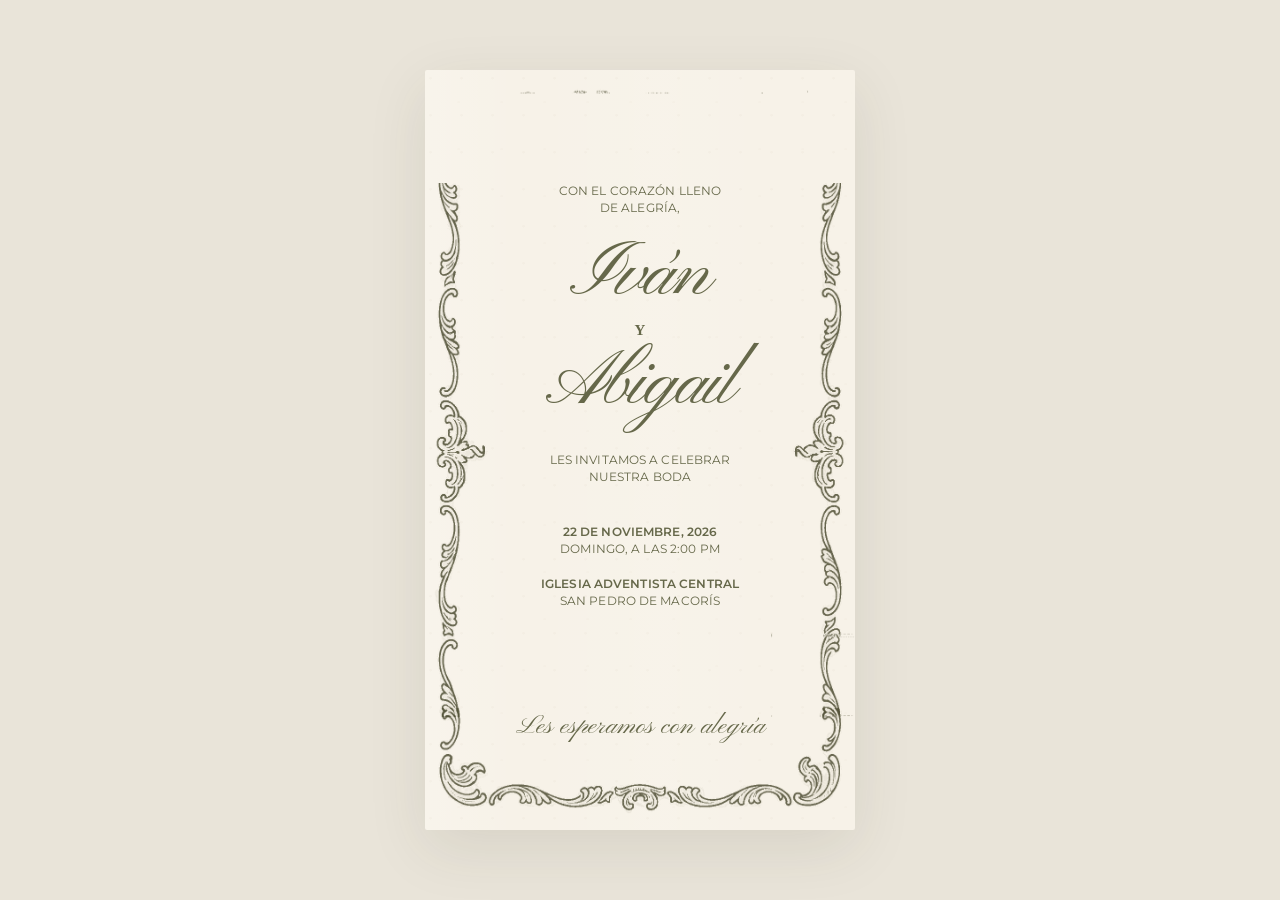
==== commit 1a894e05: "Add vintage invitation with high-resolution ornate border" ====
--- a/index.html
+++ b/index.html
@@ -1,142 +1,55 @@
 <!doctype html>
 <html lang="es">
 <head>
-  <meta charset="UTF-8" />
-  <meta name="viewport" content="width=device-width, initial-scale=1.0" />
-  <meta name="description" content="Invitación de boda de Abigail e Ivan — 22 de noviembre de 2026." />
-  <meta name="theme-color" content="#6d7050" />
-  <title>Abigail & Ivan — 22.11.2026</title>
+  <meta charset="utf-8" />
+  <meta name="viewport" content="width=device-width, initial-scale=1, viewport-fit=cover" />
+  <meta name="theme-color" content="#f7f2e8" />
+  <title>Iván & Abigail — Invitación</title>
   <link rel="preconnect" href="https://fonts.googleapis.com">
   <link rel="preconnect" href="https://fonts.gstatic.com" crossorigin>
-  <link href="https://fonts.googleapis.com/css2?family=Italiana&family=Montserrat:wght@300;400;500;600&family=Parisienne&display=swap" rel="stylesheet">
+  <link href="https://fonts.googleapis.com/css2?family=Montserrat:wght@400;500;600&family=Pinyon+Script&display=swap" rel="stylesheet">
   <link rel="stylesheet" href="styles.css" />
 </head>
 <body>
-  <header class="site-nav" id="inicio" aria-label="Navegación principal">
-    <div class="nav-pattern"></div>
-    <a class="nav-mark" href="#inicio">A · I</a>
-    <button class="menu-toggle" aria-expanded="false" aria-label="Abrir menú">Menú</button>
-    <nav class="nav-links">
-      <a href="#historia">Historia</a>
-      <a href="#detalles">Detalles</a>
-      <a href="#vestimenta">Vestimenta</a>
-      <a href="#regalos">Regalos</a>
-      <a href="#galeria">Galería</a>
-    </nav>
-  </header>
+  <main class="invite-shell">
+    <section class="invite-card" aria-labelledby="couple-names">
+      <div class="ornate-border" aria-hidden="true">
+        <img class="border-piece border-top" src="assets/ornate-border-top.png" alt="" />
+        <img class="border-piece border-bottom" src="assets/ornate-border-bottom.png" alt="" />
+        <img class="border-piece border-left" src="assets/ornate-border-left.png" alt="" />
+        <img class="border-piece border-right" src="assets/ornate-border-right.png" alt="" />
+      </div>
 
-  <main>
-    <section class="opening reveal visible" aria-label="Bienvenida a la invitación">
-      <p class="opening-copy">Con corazones llenos de alegría,</p>
-      <a class="ghost-button" href="#invitacion">Ver invitación</a>
-    </section>
+      <div class="invite-content">
+        <p class="eyebrow reveal delay-1">
+          CON EL CORAZÓN LLENO<br />DE ALEGRÍA,
+        </p>
 
-    <section class="section invitation-section" id="invitacion">
-      <div class="invite-card reveal">
-        <span class="corner tl">❦</span>
-        <span class="corner tr">❦</span>
-        <span class="corner bl">❦</span>
-        <span class="corner br">❦</span>
-
-        <p class="caps-line">JUNTO A NUESTRAS FAMILIAS,</p>
-        <div class="name-wrap">
-          <p class="script-name">Abigail</p>
-          <p class="and-word">Y</p>
-          <p class="script-name">Ivan</p>
-        </div>
-        <p class="invite-copy">les invitan a celebrar su boda</p>
-
-        <div class="invite-date">
-          <p class="invite-date-main">22 DE NOVIEMBRE DE 2026</p>
-          <p class="invite-date-sub">DOMINGO, 2:00 P. M.</p>
+        <div class="names reveal delay-2" id="couple-names">
+          <span>Iván</span>
+          <small>Y</small>
+          <span>Abigail</span>
         </div>
 
-        <p class="venue-name">IGLESIA ADVENTISTA CENTRAL SAN PEDRO DE MACORÍS</p>
-        <p class="venue-place">Calle Ramón del Castillo No. 5</p>
-        <a class="outline-button" href="https://maps.app.goo.gl/aFCGcjGTjwo8dzfy6" target="_blank" rel="noopener noreferrer">Ver ubicación</a>
-      </div>
-    </section>
+        <p class="invitation reveal delay-3">
+          LES INVITAMOS A CELEBRAR<br />NUESTRA BODA
+        </p>
 
-    <section class="section story-section" id="historia">
-      <div class="section-title light reveal">
-        <p>NUESTRA HISTORIA</p>
-        <span></span>
-      </div>
-      <figure class="story-photo reveal">
-        <div class="lace-frame">
-          <img src="assets/abigail-ivan-story.jpg" alt="Abigail e Ivan juntos" loading="lazy" />
+        <div class="details reveal delay-4">
+          <p>
+            <strong>22 DE NOVIEMBRE, 2026</strong><br />
+            DOMINGO, A LAS 2:00 PM
+          </p>
+
+          <p>
+            <strong>IGLESIA ADVENTISTA CENTRAL</strong><br />
+            SAN PEDRO DE MACORÍS
+          </p>
         </div>
-      </figure>
-      <div class="story-text reveal delay-1">
-        <p>Nuestra historia comenzó con momentos sencillos que, poco a poco, se fueron transformando en recuerdos inolvidables.</p>
-        <p>Entre sonrisas, conversaciones y detalles que solo el corazón entiende, fuimos descubriendo en el otro compañía, paz y un amor sincero.</p>
-        <p>Hoy damos gracias a Dios por guiarnos hasta aquí, y con mucha ilusión queremos compartir este día tan especial con las personas que amamos.</p>
-        <p class="story-signature">Abigail + Ivan</p>
-      </div>
-    </section>
 
-    <section class="section details-section" id="detalles">
-      <div class="section-title reveal">
-        <p>LOS DETALLES</p>
-        <span></span>
-      </div>
-
-      <div class="detail-row reveal">
-        <div class="scallop-frame">
-          <img src="assets/abigail-ivan-gallery-1.jpg" alt="Abigail e Ivan en su sesión de fotos" loading="lazy" />
-        </div>
-        <div class="detail-copy">
-          <h2>Lugar</h2>
-          <p>La ceremonia se celebrará a las <strong>2:00 p. m.</strong> en la <strong>Iglesia Adventista Central San Pedro de Macorís</strong>, ubicada en <strong>Calle Ramón del Castillo No. 5</strong>.</p>
-          <a class="outline-button" href="https://maps.app.goo.gl/aFCGcjGTjwo8dzfy6" target="_blank" rel="noopener noreferrer">Cómo llegar</a>
-        </div>
-      </div>
-    </section>
-
-    <section class="section attire-section" id="vestimenta">
-      <div class="section-script reveal">Guía de vestimenta</div>
-      <div class="attire-inner reveal delay-1">
-        <p class="attire-label">INVITADOS</p>
-        <p class="attire-type">FORMAL / SEMI-FORMAL</p>
-        <p class="attire-subtitle">Paleta de colores</p>
-        <div class="palette" aria-label="Paleta de colores sugerida">
-          <span style="--swatch:#4f5526"></span>
-          <span style="--swatch:#7c7d59"></span>
-          <span style="--swatch:#c5c0ae"></span>
-          <span style="--swatch:#bdb496"></span>
-          <span style="--swatch:#b6b6b8"></span>
-        </div>
-        <p class="attire-note">Sugerimos tonos oliva, beige, arena y gris suave para acompañarnos en esta celebración.</p>
-      </div>
-    </section>
-
-    <section class="section gift-section" id="regalos">
-      <div class="gift-inner reveal">
-        <div class="section-script">Nota sobre los regalos</div>
-        <p>Su amor y su compañía en el día de nuestra boda son el regalo más grande de todos.</p>
-        <p>Sin embargo, si desean tener un detalle con nosotros, cualquier obsequio dado con cariño será recibido con mucha gratitud.</p>
-      </div>
-    </section>
-
-    <section class="section gallery-section" id="galeria">
-      <div class="section-title reveal">
-        <p>GALERÍA</p>
-        <span></span>
-      </div>
-      <div class="gallery-grid">
-        <figure class="gallery-card reveal"><img src="assets/abigail-ivan-hero.jpg" alt="Abigail e Ivan" loading="lazy" /></figure>
-        <figure class="gallery-card wide reveal delay-1"><img src="assets/abigail-ivan-photo-break.jpg" alt="Abigail e Ivan sonriendo juntos" loading="lazy" /></figure>
-        <figure class="gallery-card reveal delay-2"><img src="assets/abigail-ivan-gallery-2.jpg" alt="Abigail e Ivan durante su sesión" loading="lazy" /></figure>
+        <p class="closing reveal delay-5">Les esperamos con alegría</p>
       </div>
     </section>
   </main>
-
-  <footer class="site-footer">
-    <p class="footer-script">Abigail & Ivan</p>
-    <p>22 DE NOVIEMBRE DE 2026</p>
-    <p>San Pedro de Macorís · República Dominicana</p>
-  </footer>
-
-  <script src="script.js"></script>
 </body>
 </html>
--- a/styles.css
+++ b/styles.css
@@ -1,438 +1,228 @@
 :root {
-  --olive: #6d7050;
-  --olive-dark: #56583f;
-  --olive-soft: #787958;
-  --paper: #f4f1ea;
-  --mist: #e6e4df;
-  --ink: #605f4a;
-  --white: #ffffff;
-  --line: rgba(96, 95, 74, 0.45);
-}
-
-* { box-sizing: border-box; }
-html { scroll-behavior: smooth; }
+  --paper: #f7f2e8;
+  --ink: #66684a;
+  --shadow: rgba(57, 54, 38, 0.10);
+}
+
+* {
+  box-sizing: border-box;
+}
+
+html,
 body {
   margin: 0;
-  background: var(--mist);
+  min-height: 100%;
+}
+
+body {
   color: var(--ink);
-  font-family: "Montserrat", sans-serif;
-  line-height: 1.65;
-}
-img { display: block; width: 100%; }
-a { color: inherit; text-decoration: none; }
-button { font: inherit; }
-
-.site-nav {
-  position: sticky;
-  top: 0;
-  z-index: 20;
-  display: flex;
-  align-items: center;
-  justify-content: space-between;
-  gap: 20px;
-  padding: 18px 24px;
-  color: var(--white);
-  background: var(--olive);
-  overflow: hidden;
-}
-.site-nav.scrolled { box-shadow: 0 10px 30px rgba(0,0,0,.12); }
-.nav-pattern {
-  position: absolute;
-  inset: 0;
-  opacity: .18;
-  background-image:
-    radial-gradient(circle at 14px 14px, rgba(255,255,255,.25) 2px, transparent 2px),
-    radial-gradient(circle at 0 0, rgba(255,255,255,.14) 2px, transparent 2px);
-  background-size: 28px 28px;
-}
-.nav-mark, .menu-toggle, .nav-links { position: relative; z-index: 1; }
-.nav-mark {
-  font-family: "Italiana", serif;
-  font-size: 28px;
-  letter-spacing: .24em;
-  white-space: nowrap;
-}
-.menu-toggle {
-  display: none;
-  background: none;
-  border: 0;
-  color: inherit;
-  text-transform: uppercase;
-  letter-spacing: .18em;
-  font-size: 11px;
-}
-.nav-links {
-  display: flex;
-  align-items: center;
-  gap: 28px;
-}
-.nav-links a {
-  font-size: 11px;
-  text-transform: uppercase;
-  letter-spacing: .16em;
-}
-
-.opening {
-  min-height: 28vh;
+  background: #e9e4d9;
+  font-family: "Montserrat", Arial, sans-serif;
+}
+
+.invite-shell {
+  min-height: 100svh;
   display: grid;
   place-items: center;
-  padding: 54px 24px 26px;
-  text-align: center;
-  background: var(--mist);
-}
-.opening-copy {
-  margin: 0;
-  color: var(--olive);
-  font-family: "Parisienne", cursive;
-  font-size: clamp(34px, 5vw, 56px);
-}
-.ghost-button,
-.outline-button {
-  display: inline-flex;
-  align-items: center;
-  justify-content: center;
-  min-height: 48px;
-  padding: 0 28px;
-  margin-top: 24px;
-  border: 1px solid currentColor;
-  text-transform: uppercase;
-  letter-spacing: .18em;
-  font-size: 11px;
-  transition: .2s ease;
-}
-.outline-button:hover,
-.ghost-button:hover {
-  background: var(--olive-dark);
-  color: var(--white);
-}
-
-.section { padding: clamp(72px, 9vw, 120px) clamp(24px, 6vw, 80px); }
-
-.invitation-section {
-  background:
-    linear-gradient(rgba(255,255,255,.7), rgba(255,255,255,.7)),
-    var(--paper);
-}
+  padding: 0;
+}
+
 .invite-card {
   position: relative;
-  max-width: 900px;
-  margin: 0 auto;
-  padding: clamp(54px, 7vw, 86px) clamp(34px, 6vw, 70px);
-  background: rgba(250, 248, 243, .95);
+  isolation: isolate;
+  width: min(100vw, 430px);
+  min-height: 100svh;
+  overflow: hidden;
+  background:
+    radial-gradient(circle at 18% 22%, rgba(163, 137, 86, 0.035) 0 1px, transparent 1.6px),
+    radial-gradient(circle at 78% 68%, rgba(163, 137, 86, 0.025) 0 1px, transparent 1.5px),
+    linear-gradient(90deg, rgba(255,255,255,.15), transparent 22%, rgba(255,255,255,.08) 54%, transparent 82%),
+    var(--paper);
+  background-size: 31px 37px, 43px 47px, auto, auto;
+}
+
+.ornate-border {
+  position: absolute;
+  z-index: 2;
+  inset: 0;
+  pointer-events: none;
+  user-select: none;
+  animation: border-in 1.2s ease-out both;
+}
+
+.border-piece {
+  position: absolute;
+  display: block;
+  object-fit: fill;
+}
+
+.border-top,
+.border-bottom {
+  left: 0;
+  width: 100%;
+  height: 16.06%;
+}
+
+.border-top {
+  top: 0;
+}
+
+.border-bottom {
+  bottom: 0;
+}
+
+.border-left,
+.border-right {
+  top: 14.82%;
+  width: 22.66%;
+  height: 70.35%;
+}
+
+.border-left {
+  left: 0;
+}
+
+.border-right {
+  right: 0;
+}
+
+.invite-content {
+  position: relative;
+  z-index: 3;
+  width: 100%;
+  min-height: 100svh;
+  padding: clamp(86px, 14svh, 112px) 52px clamp(74px, 10svh, 96px);
+  display: flex;
+  flex-direction: column;
+  align-items: center;
   text-align: center;
-  box-shadow: 0 24px 55px rgba(87, 82, 64, .08);
-  border: 1px solid rgba(96,95,74,.1);
-}
-.invite-card::before,
-.invite-card::after {
-  content: "";
-  position: absolute;
-  inset: 26px;
-  border: 2px solid rgba(109,112,80,.6);
-  pointer-events: none;
-}
-.invite-card::after {
-  inset: 42px;
-  border-width: 1px;
-  border-color: rgba(109,112,80,.35);
-}
-.corner {
-  position: absolute;
-  font-size: 42px;
-  color: var(--olive);
+}
+
+.eyebrow,
+.invitation,
+.details {
+  margin: 0;
+  font-size: clamp(10px, 2.8vw, 12px);
+  line-height: 1.42;
+  letter-spacing: 0.01em;
+  font-weight: 400;
+}
+
+.eyebrow {
+  margin-bottom: clamp(17px, 3.7svh, 28px);
+}
+
+.names {
+  display: grid;
+  justify-items: center;
+  line-height: 0.84;
+  margin-bottom: clamp(24px, 4.5svh, 34px);
+}
+
+.names span {
+  font-family: "Pinyon Script", "Snell Roundhand", "Brush Script MT", cursive;
+  font-size: clamp(58px, 17vw, 76px);
+  font-weight: 400;
+  letter-spacing: -0.035em;
+}
+
+.names small {
+  margin: clamp(12px, 2.1svh, 16px) 0 clamp(12px, 2.2svh, 17px);
+  font-family: Georgia, serif;
+  font-size: clamp(12px, 3.4vw, 15px);
+  font-weight: 600;
+  letter-spacing: 0.32em;
+  transform: translateX(.16em);
+}
+
+.invitation {
+  margin-bottom: clamp(27px, 4.9svh, 38px);
+}
+
+.details {
+  display: grid;
+  gap: clamp(11px, 2.5svh, 18px);
+}
+
+.details p {
+  margin: 0;
+}
+
+.details strong {
+  font-weight: 600;
+}
+
+.closing {
+  margin: auto 0 0;
+  padding-top: clamp(24px, 4svh, 34px);
+  font-family: "Pinyon Script", "Snell Roundhand", cursive;
+  font-size: clamp(20px, 6.2vw, 27px);
   line-height: 1;
-}
-.tl { top: 18px; left: 22px; }
-.tr { top: 18px; right: 22px; transform: scaleX(-1); }
-.bl { bottom: 18px; left: 22px; transform: rotate(180deg); }
-.br { bottom: 18px; right: 22px; transform: rotate(180deg) scaleX(-1); }
-.caps-line,
-.invite-date-main,
-.venue-name,
-.attire-label,
-.site-footer p:not(.footer-script) {
-  text-transform: uppercase;
-}
-.caps-line {
-  margin: 0 0 20px;
-  letter-spacing: .18em;
-  font-size: 13px;
-}
-.script-name,
-.section-script,
-.story-signature,
-.footer-script {
-  font-family: "Parisienne", cursive;
-}
-.script-name {
-  margin: 0;
-  font-size: clamp(72px, 11vw, 122px);
-  line-height: .92;
-  color: var(--olive);
-}
-.and-word {
-  margin: 10px 0;
-  font-family: "Italiana", serif;
-  font-size: 24px;
-  letter-spacing: .4em;
-  color: var(--olive-dark);
-}
-.invite-copy,
-.venue-place,
-.detail-copy p,
-.story-text p,
-.gift-inner p,
-.attire-note {
-  font-size: 18px;
-}
-.invite-copy {
-  margin: 28px auto 20px;
-  max-width: 520px;
-}
-.invite-date-main {
-  margin: 0;
-  font-size: 18px;
-  letter-spacing: .18em;
-  font-weight: 600;
-}
-.invite-date-sub {
-  margin: 4px 0 28px;
-  font-size: 18px;
-}
-.venue-name {
-  margin: 0;
-  font-size: 18px;
-  letter-spacing: .12em;
-  font-weight: 600;
-  max-width: 700px;
-  margin-inline: auto;
-}
-.venue-place { margin: 6px 0 0; }
-
-.story-section {
-  background: var(--olive-soft);
-  color: var(--white);
-}
-.section-title {
-  max-width: 1040px;
-  margin: 0 auto 42px;
-  text-align: center;
-}
-.section-title p {
-  margin: 0;
-  font-family: "Italiana", serif;
-  font-size: clamp(36px, 5vw, 58px);
-  letter-spacing: .26em;
-}
-.section-title span {
-  display: block;
-  width: min(600px, 100%);
-  height: 1px;
-  margin: 20px auto 0;
-  background: currentColor;
-  opacity: .75;
-}
-.story-photo,
-.story-text {
-  max-width: 780px;
-  margin: 0 auto;
-}
-.lace-frame {
-  max-width: 530px;
-  margin: 0 auto 42px;
-  padding: 14px;
-  background: rgba(255,255,255,.95);
-  border: 2px solid rgba(255,255,255,.9);
-  box-shadow: 0 10px 30px rgba(0,0,0,.08);
-}
-.story-photo img {
-  aspect-ratio: 1 / 1;
-  object-fit: cover;
-  object-position: center 38%;
-}
-.story-text p { margin: 0 0 22px; }
-.story-signature {
-  margin-top: 40px;
-  text-align: center;
-  font-size: 60px;
-}
-
-.details-section { background: var(--mist); }
-.detail-row {
-  max-width: 1120px;
-  margin: 0 auto;
-  display: grid;
-  grid-template-columns: .95fr 1.05fr;
-  gap: clamp(24px, 6vw, 60px);
-  align-items: center;
-}
-.scallop-frame {
-  max-width: 420px;
-  padding: 14px;
-  background: rgba(109,112,80,.08);
-  border: 10px solid var(--olive);
-  box-shadow: 0 10px 30px rgba(0,0,0,.06);
-}
-.scallop-frame img {
-  aspect-ratio: 1 / 1;
-  object-fit: cover;
-}
-.detail-copy h2 {
-  margin: 0 0 12px;
-  font-family: "Parisienne", cursive;
-  font-size: 64px;
-  font-weight: 400;
-  color: var(--olive);
-}
-.detail-copy p { margin: 0; max-width: 510px; }
-.detail-copy .outline-button { color: var(--olive-dark); }
-
-.attire-section,
-.gift-section { background: var(--mist); text-align: center; }
-.section-script {
-  font-size: clamp(50px, 6vw, 78px);
-  color: var(--olive);
-  margin-bottom: 26px;
-  text-align: center;
-}
-.attire-inner,
-.gift-inner {
-  max-width: 760px;
-  margin: 0 auto;
-}
-.attire-label {
-  margin: 0;
-  font-size: 17px;
-  letter-spacing: .08em;
-  font-weight: 700;
-  color: var(--olive-dark);
-}
-.attire-type,
-.attire-subtitle {
-  margin: 10px 0 0;
-  font-size: clamp(22px, 3vw, 34px);
-}
-.attire-subtitle {
-  margin-top: 18px;
-  font-size: 20px;
-}
-.palette {
-  display: grid;
-  grid-template-columns: repeat(5, 1fr);
-  gap: 10px;
-  max-width: 430px;
-  margin: 30px auto 24px;
-}
-.palette span {
-  display: block;
-  aspect-ratio: 1 / 1;
-  background: var(--swatch);
-}
-.attire-note { max-width: 620px; margin: 0 auto; }
-
-.gallery-section {
-  background: var(--olive);
-  color: var(--white);
-}
-.gallery-grid {
-  max-width: 1180px;
-  margin: 0 auto;
-  display: grid;
-  grid-template-columns: 1fr 1.25fr 1fr;
-  gap: 18px;
-}
-.gallery-card {
-  margin: 0;
-  background: rgba(255,255,255,.1);
-  overflow: hidden;
-}
-.gallery-card img {
-  width: 100%;
-  height: 100%;
-  min-height: 260px;
-  aspect-ratio: 4 / 5;
-  object-fit: cover;
-}
-.gallery-card:nth-child(1) img { object-position: center 38%; }
-.gallery-card:nth-child(2) img { object-position: center 42%; }
-.gallery-card:nth-child(3) img { object-position: center 40%; }
-.gallery-card.wide img { aspect-ratio: 5 / 5; }
-
-.site-footer {
-  padding: 48px 24px 54px;
-  text-align: center;
-  background: var(--paper);
-}
-.footer-script {
-  margin: 0 0 8px;
-  font-size: 56px;
-  color: var(--olive);
-}
-.site-footer p:not(.footer-script) {
-  margin: 0;
-  font-size: 11px;
-  letter-spacing: .16em;
 }
 
 .reveal {
   opacity: 0;
-  transform: translateY(24px);
-  transition: opacity .8s ease, transform .8s ease;
-}
-.reveal.visible {
-  opacity: 1;
-  transform: translateY(0);
-}
-.delay-1 { transition-delay: .12s; }
-.delay-2 { transition-delay: .22s; }
-
-@media (max-width: 900px) {
-  .menu-toggle { display: inline-flex; cursor: pointer; }
-  .nav-links {
-    position: absolute;
-    top: 100%;
-    left: 0;
-    right: 0;
-    display: none;
-    flex-direction: column;
-    align-items: flex-start;
-    gap: 0;
-    padding: 12px 24px 20px;
-    background: rgba(109,112,80,.98);
-  }
-  .nav-links.open { display: flex; }
-  .nav-links a {
-    width: 100%;
-    padding: 12px 0;
-    border-bottom: 1px solid rgba(255,255,255,.16);
-  }
-  .detail-row,
-  .gallery-grid { grid-template-columns: 1fr; }
-  .detail-copy,
-  .detail-copy p,
-  .scallop-frame {
-    margin-inline: auto;
-    text-align: center;
-  }
-  .gallery-card img,
-  .gallery-card.wide img { aspect-ratio: 4 / 5; }
-}
-
-@media (max-width: 620px) {
-  .site-nav { padding-inline: 16px; }
-  .nav-mark { font-size: 22px; }
-  .section { padding-inline: 20px; }
-  .script-name { font-size: 68px; }
-  .detail-copy h2,
-  .section-script,
-  .story-signature { font-size: 44px; }
-  .invite-copy,
-  .venue-place,
-  .detail-copy p,
-  .story-text p,
-  .gift-inner p,
-  .attire-note { font-size: 16px; }
-  .palette { max-width: 320px; }
-  .invite-card::before { inset: 18px; }
-  .invite-card::after { inset: 34px; }
-}
+  transform: translateY(10px);
+  animation: reveal .85s cubic-bezier(.22,.8,.31,1) forwards;
+}
+
+.delay-1 { animation-delay: .20s; }
+.delay-2 { animation-delay: .36s; }
+.delay-3 { animation-delay: .54s; }
+.delay-4 { animation-delay: .70s; }
+.delay-5 { animation-delay: .88s; }
+
+@keyframes reveal {
+  to {
+    opacity: 1;
+    transform: translateY(0);
+  }
+}
+
+@keyframes border-in {
+  from {
+    opacity: 0;
+    transform: scale(.985);
+  }
+  to {
+    opacity: 1;
+    transform: scale(1);
+  }
+}
+
+@media (min-width: 700px) {
+  .invite-shell {
+    padding: 28px;
+  }
+
+  .invite-card {
+    width: 430px;
+    min-height: 716px;
+    height: min(86svh, 760px);
+    border-radius: 2px;
+    box-shadow: 0 18px 60px var(--shadow);
+  }
+
+  .invite-content {
+    min-height: 100%;
+  }
+}
+
+@media (max-width: 350px) {
+  .invite-content {
+    padding-inline: 45px;
+  }
+
+  .names span {
+    font-size: 53px;
+  }
+}
+
+@media (prefers-reduced-motion: reduce) {
+  *,
+  *::before,
+  *::after {
+    animation-duration: .001ms !important;
+    animation-delay: 0s !important;
+  }
+}
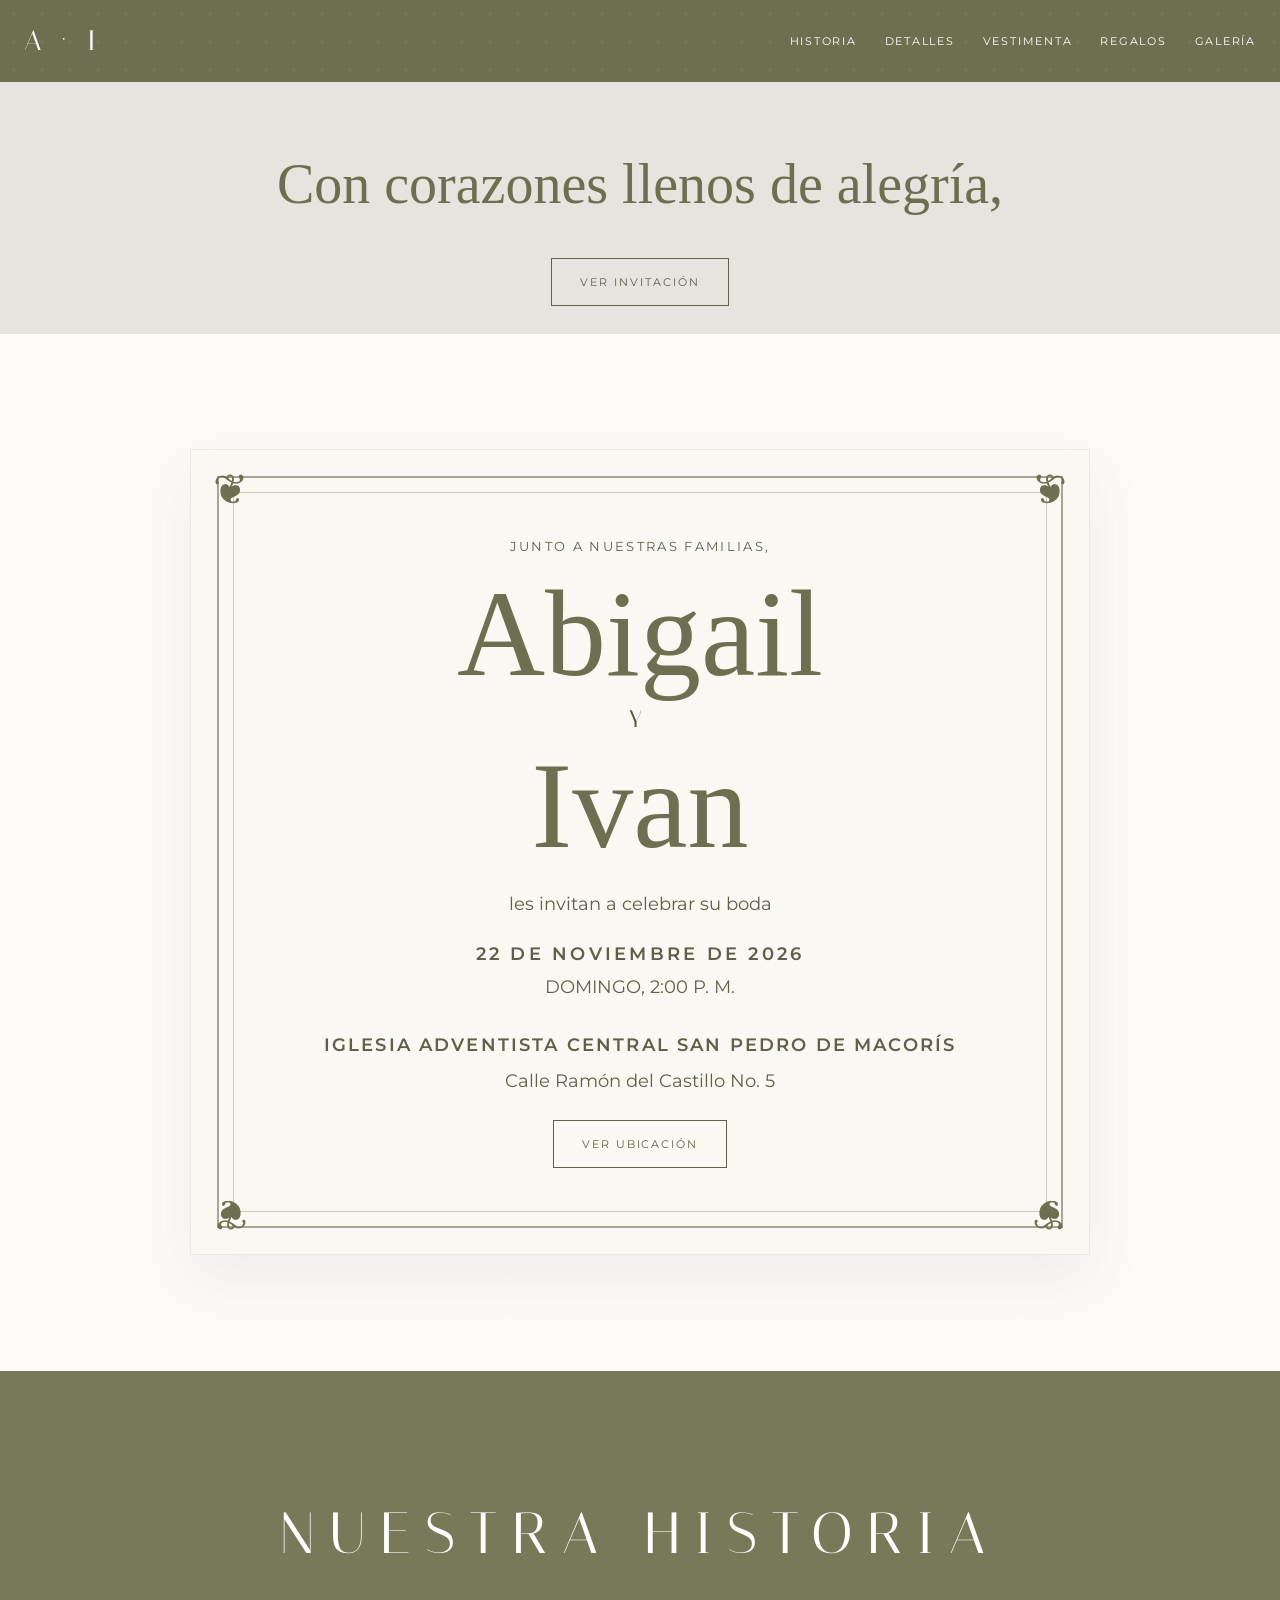
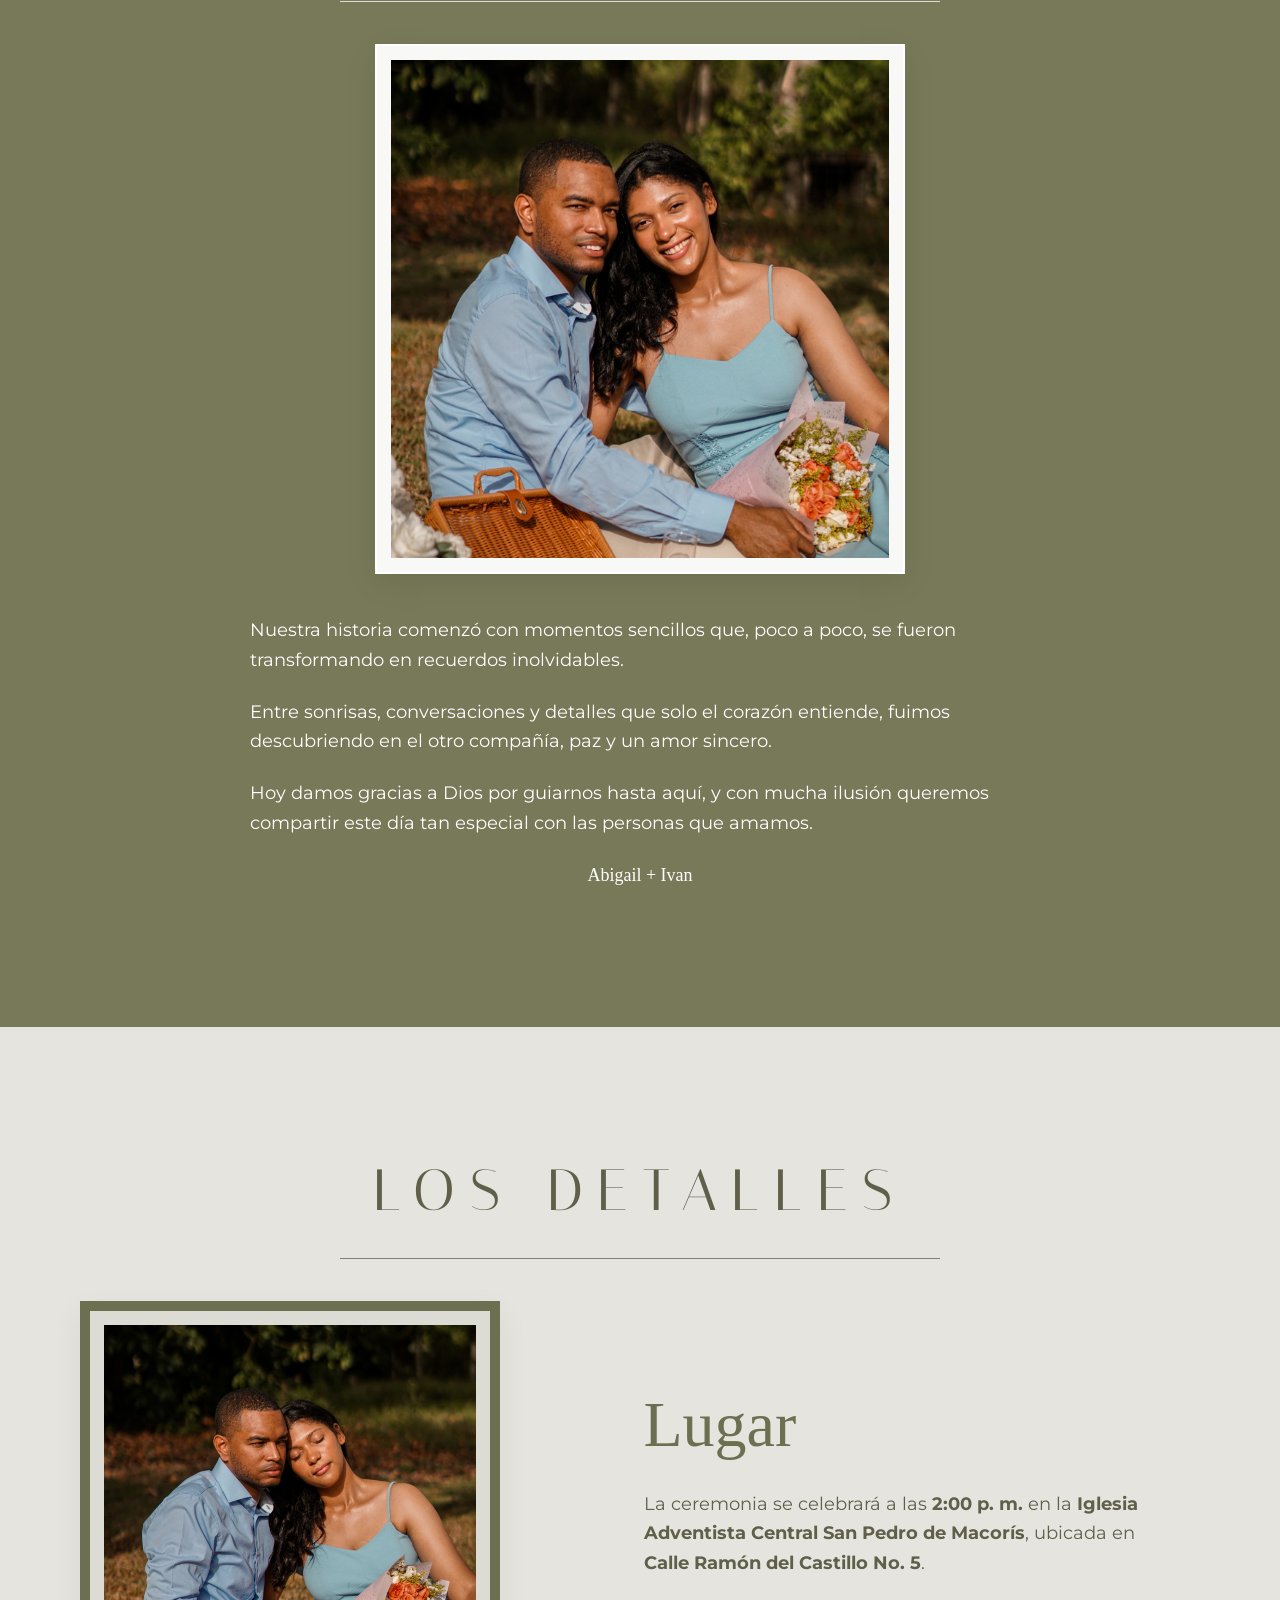
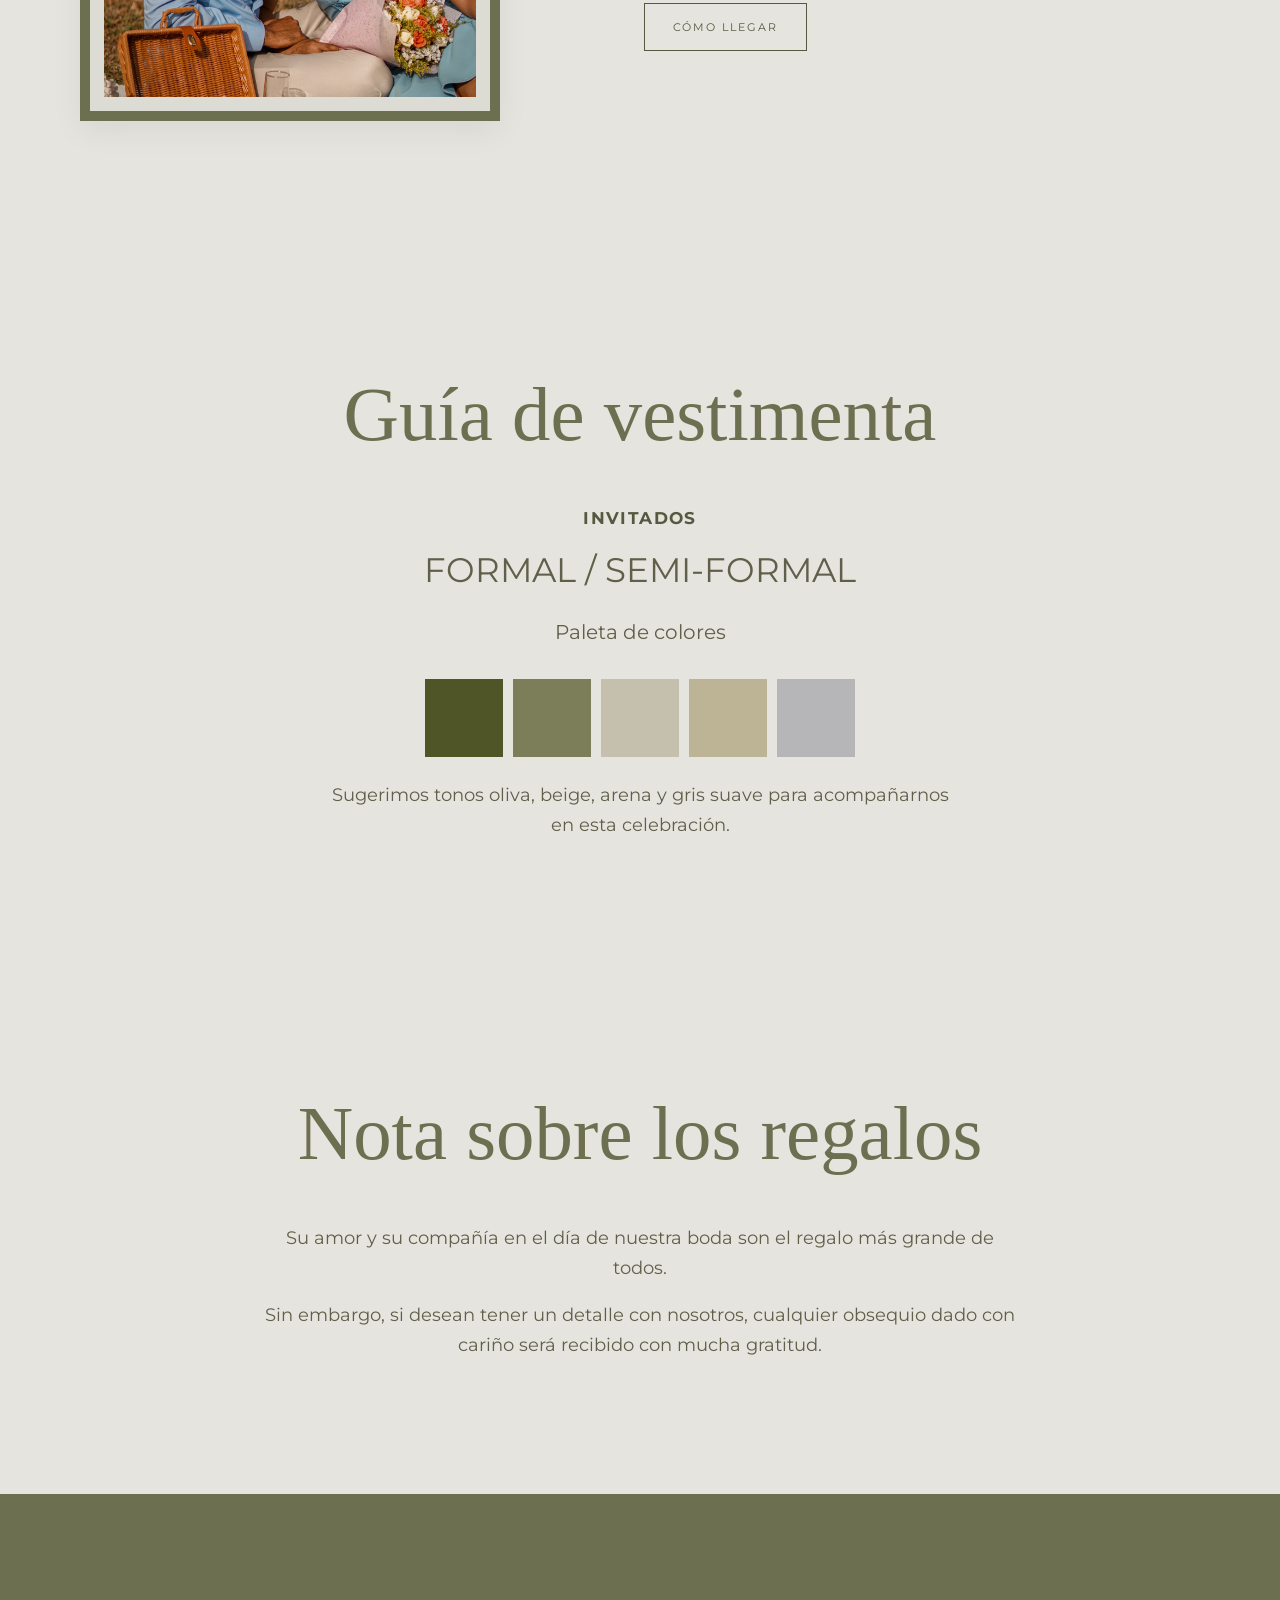
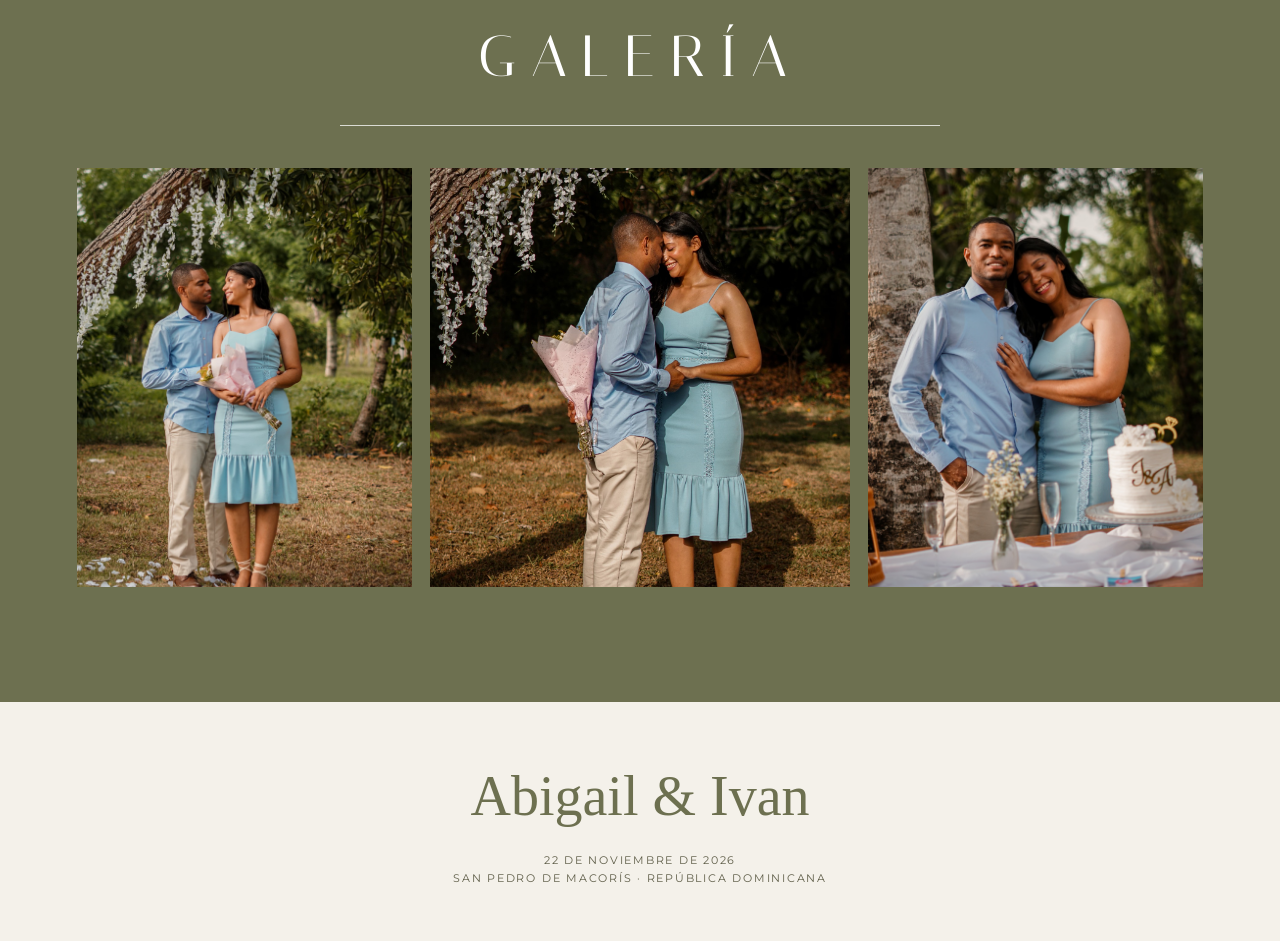
==== commit be9f9233: "Merge f53aa959e2153999b62c89cc89fd5977e5c4eab5 into 535e950bcac96137e606c99ae17858d597565d8f" ====
--- a/index.html
+++ b/index.html
@@ -1,55 +1,142 @@
 <!doctype html>
 <html lang="es">
 <head>
-  <meta charset="utf-8" />
-  <meta name="viewport" content="width=device-width, initial-scale=1, viewport-fit=cover" />
-  <meta name="theme-color" content="#f7f2e8" />
-  <title>Iván & Abigail — Invitación</title>
+  <meta charset="UTF-8" />
+  <meta name="viewport" content="width=device-width, initial-scale=1.0" />
+  <meta name="description" content="Invitación de boda de Abigail e Ivan — 22 de noviembre de 2026." />
+  <meta name="theme-color" content="#6d7050" />
+  <title>Abigail & Ivan — 22.11.2026</title>
   <link rel="preconnect" href="https://fonts.googleapis.com">
   <link rel="preconnect" href="https://fonts.gstatic.com" crossorigin>
-  <link href="https://fonts.googleapis.com/css2?family=Montserrat:wght@400;500;600&family=Pinyon+Script&display=swap" rel="stylesheet">
+  <link href="https://fonts.googleapis.com/css2?family=Italiana&family=Montserrat:wght@300;400;500;600&family=Parisienne&display=swap" rel="stylesheet">
   <link rel="stylesheet" href="styles.css" />
 </head>
 <body>
-  <main class="invite-shell">
-    <section class="invite-card" aria-labelledby="couple-names">
-      <div class="ornate-border" aria-hidden="true">
-        <img class="border-piece border-top" src="assets/ornate-border-top.png" alt="" />
-        <img class="border-piece border-bottom" src="assets/ornate-border-bottom.png" alt="" />
-        <img class="border-piece border-left" src="assets/ornate-border-left.png" alt="" />
-        <img class="border-piece border-right" src="assets/ornate-border-right.png" alt="" />
+  <header class="site-nav" id="inicio" aria-label="Navegación principal">
+    <div class="nav-pattern"></div>
+    <a class="nav-mark" href="#inicio">A · I</a>
+    <button class="menu-toggle" aria-expanded="false" aria-label="Abrir menú">Menú</button>
+    <nav class="nav-links">
+      <a href="#historia">Historia</a>
+      <a href="#detalles">Detalles</a>
+      <a href="#vestimenta">Vestimenta</a>
+      <a href="#regalos">Regalos</a>
+      <a href="#galeria">Galería</a>
+    </nav>
+  </header>
+
+  <main>
+    <section class="opening reveal visible" aria-label="Bienvenida a la invitación">
+      <p class="opening-copy">Con corazones llenos de alegría,</p>
+      <a class="ghost-button" href="#invitacion">Ver invitación</a>
+    </section>
+
+    <section class="section invitation-section" id="invitacion">
+      <div class="invite-card reveal">
+        <span class="corner tl">❦</span>
+        <span class="corner tr">❦</span>
+        <span class="corner bl">❦</span>
+        <span class="corner br">❦</span>
+
+        <p class="caps-line">JUNTO A NUESTRAS FAMILIAS,</p>
+        <div class="name-wrap">
+          <p class="script-name">Abigail</p>
+          <p class="and-word">Y</p>
+          <p class="script-name">Ivan</p>
+        </div>
+        <p class="invite-copy">les invitan a celebrar su boda</p>
+
+        <div class="invite-date">
+          <p class="invite-date-main">22 DE NOVIEMBRE DE 2026</p>
+          <p class="invite-date-sub">DOMINGO, 2:00 P. M.</p>
+        </div>
+
+        <p class="venue-name">IGLESIA ADVENTISTA CENTRAL SAN PEDRO DE MACORÍS</p>
+        <p class="venue-place">Calle Ramón del Castillo No. 5</p>
+        <a class="outline-button" href="https://maps.app.goo.gl/aFCGcjGTjwo8dzfy6" target="_blank" rel="noopener noreferrer">Ver ubicación</a>
+      </div>
+    </section>
+
+    <section class="section story-section" id="historia">
+      <div class="section-title light reveal">
+        <p>NUESTRA HISTORIA</p>
+        <span></span>
+      </div>
+      <figure class="story-photo reveal">
+        <div class="lace-frame">
+          <img src="assets/abigail-ivan-story.jpg" alt="Abigail e Ivan juntos" loading="lazy" />
+        </div>
+      </figure>
+      <div class="story-text reveal delay-1">
+        <p>Nuestra historia comenzó con momentos sencillos que, poco a poco, se fueron transformando en recuerdos inolvidables.</p>
+        <p>Entre sonrisas, conversaciones y detalles que solo el corazón entiende, fuimos descubriendo en el otro compañía, paz y un amor sincero.</p>
+        <p>Hoy damos gracias a Dios por guiarnos hasta aquí, y con mucha ilusión queremos compartir este día tan especial con las personas que amamos.</p>
+        <p class="story-signature">Abigail + Ivan</p>
+      </div>
+    </section>
+
+    <section class="section details-section" id="detalles">
+      <div class="section-title reveal">
+        <p>LOS DETALLES</p>
+        <span></span>
       </div>
 
-      <div class="invite-content">
-        <p class="eyebrow reveal delay-1">
-          CON EL CORAZÓN LLENO<br />DE ALEGRÍA,
-        </p>
+      <div class="detail-row reveal">
+        <div class="scallop-frame">
+          <img src="assets/abigail-ivan-gallery-1.jpg" alt="Abigail e Ivan en su sesión de fotos" loading="lazy" />
+        </div>
+        <div class="detail-copy">
+          <h2>Lugar</h2>
+          <p>La ceremonia se celebrará a las <strong>2:00 p. m.</strong> en la <strong>Iglesia Adventista Central San Pedro de Macorís</strong>, ubicada en <strong>Calle Ramón del Castillo No. 5</strong>.</p>
+          <a class="outline-button" href="https://maps.app.goo.gl/aFCGcjGTjwo8dzfy6" target="_blank" rel="noopener noreferrer">Cómo llegar</a>
+        </div>
+      </div>
+    </section>
 
-        <div class="names reveal delay-2" id="couple-names">
-          <span>Iván</span>
-          <small>Y</small>
-          <span>Abigail</span>
+    <section class="section attire-section" id="vestimenta">
+      <div class="section-script reveal">Guía de vestimenta</div>
+      <div class="attire-inner reveal delay-1">
+        <p class="attire-label">INVITADOS</p>
+        <p class="attire-type">FORMAL / SEMI-FORMAL</p>
+        <p class="attire-subtitle">Paleta de colores</p>
+        <div class="palette" aria-label="Paleta de colores sugerida">
+          <span style="--swatch:#4f5526"></span>
+          <span style="--swatch:#7c7d59"></span>
+          <span style="--swatch:#c5c0ae"></span>
+          <span style="--swatch:#bdb496"></span>
+          <span style="--swatch:#b6b6b8"></span>
         </div>
+        <p class="attire-note">Sugerimos tonos oliva, beige, arena y gris suave para acompañarnos en esta celebración.</p>
+      </div>
+    </section>
 
-        <p class="invitation reveal delay-3">
-          LES INVITAMOS A CELEBRAR<br />NUESTRA BODA
-        </p>
+    <section class="section gift-section" id="regalos">
+      <div class="gift-inner reveal">
+        <div class="section-script">Nota sobre los regalos</div>
+        <p>Su amor y su compañía en el día de nuestra boda son el regalo más grande de todos.</p>
+        <p>Sin embargo, si desean tener un detalle con nosotros, cualquier obsequio dado con cariño será recibido con mucha gratitud.</p>
+      </div>
+    </section>
 
-        <div class="details reveal delay-4">
-          <p>
-            <strong>22 DE NOVIEMBRE, 2026</strong><br />
-            DOMINGO, A LAS 2:00 PM
-          </p>
-
-          <p>
-            <strong>IGLESIA ADVENTISTA CENTRAL</strong><br />
-            SAN PEDRO DE MACORÍS
-          </p>
-        </div>
-
-        <p class="closing reveal delay-5">Les esperamos con alegría</p>
+    <section class="section gallery-section" id="galeria">
+      <div class="section-title reveal">
+        <p>GALERÍA</p>
+        <span></span>
+      </div>
+      <div class="gallery-grid">
+        <figure class="gallery-card reveal"><img src="assets/abigail-ivan-hero.jpg" alt="Abigail e Ivan" loading="lazy" /></figure>
+        <figure class="gallery-card wide reveal delay-1"><img src="assets/abigail-ivan-photo-break.jpg" alt="Abigail e Ivan sonriendo juntos" loading="lazy" /></figure>
+        <figure class="gallery-card reveal delay-2"><img src="assets/abigail-ivan-gallery-2.jpg" alt="Abigail e Ivan durante su sesión" loading="lazy" /></figure>
       </div>
     </section>
   </main>
+
+  <footer class="site-footer">
+    <p class="footer-script">Abigail & Ivan</p>
+    <p>22 DE NOVIEMBRE DE 2026</p>
+    <p>San Pedro de Macorís · República Dominicana</p>
+  </footer>
+
+  <script src="script.js"></script>
 </body>
 </html>
--- a/styles.css
+++ b/styles.css
@@ -1,228 +1,438 @@
 :root {
-  --paper: #f7f2e8;
-  --ink: #66684a;
-  --shadow: rgba(57, 54, 38, 0.10);
-}
-
-* {
-  box-sizing: border-box;
-}
-
-html,
+  --olive: #6d7050;
+  --olive-dark: #56583f;
+  --olive-soft: #787958;
+  --paper: #f4f1ea;
+  --mist: #e6e4df;
+  --ink: #605f4a;
+  --white: #ffffff;
+  --line: rgba(96, 95, 74, 0.45);
+}
+
+* { box-sizing: border-box; }
+html { scroll-behavior: smooth; }
 body {
   margin: 0;
-  min-height: 100%;
-}
-
-body {
+  background: var(--mist);
   color: var(--ink);
-  background: #e9e4d9;
-  font-family: "Montserrat", Arial, sans-serif;
-}
-
-.invite-shell {
-  min-height: 100svh;
+  font-family: "Montserrat", sans-serif;
+  line-height: 1.65;
+}
+img { display: block; width: 100%; }
+a { color: inherit; text-decoration: none; }
+button { font: inherit; }
+
+.site-nav {
+  position: sticky;
+  top: 0;
+  z-index: 20;
+  display: flex;
+  align-items: center;
+  justify-content: space-between;
+  gap: 20px;
+  padding: 18px 24px;
+  color: var(--white);
+  background: var(--olive);
+  overflow: hidden;
+}
+.site-nav.scrolled { box-shadow: 0 10px 30px rgba(0,0,0,.12); }
+.nav-pattern {
+  position: absolute;
+  inset: 0;
+  opacity: .18;
+  background-image:
+    radial-gradient(circle at 14px 14px, rgba(255,255,255,.25) 2px, transparent 2px),
+    radial-gradient(circle at 0 0, rgba(255,255,255,.14) 2px, transparent 2px);
+  background-size: 28px 28px;
+}
+.nav-mark, .menu-toggle, .nav-links { position: relative; z-index: 1; }
+.nav-mark {
+  font-family: "Italiana", serif;
+  font-size: 28px;
+  letter-spacing: .24em;
+  white-space: nowrap;
+}
+.menu-toggle {
+  display: none;
+  background: none;
+  border: 0;
+  color: inherit;
+  text-transform: uppercase;
+  letter-spacing: .18em;
+  font-size: 11px;
+}
+.nav-links {
+  display: flex;
+  align-items: center;
+  gap: 28px;
+}
+.nav-links a {
+  font-size: 11px;
+  text-transform: uppercase;
+  letter-spacing: .16em;
+}
+
+.opening {
+  min-height: 28vh;
   display: grid;
   place-items: center;
-  padding: 0;
-}
-
+  padding: 54px 24px 26px;
+  text-align: center;
+  background: var(--mist);
+}
+.opening-copy {
+  margin: 0;
+  color: var(--olive);
+  font-family: "Parisienne", cursive;
+  font-size: clamp(34px, 5vw, 56px);
+}
+.ghost-button,
+.outline-button {
+  display: inline-flex;
+  align-items: center;
+  justify-content: center;
+  min-height: 48px;
+  padding: 0 28px;
+  margin-top: 24px;
+  border: 1px solid currentColor;
+  text-transform: uppercase;
+  letter-spacing: .18em;
+  font-size: 11px;
+  transition: .2s ease;
+}
+.outline-button:hover,
+.ghost-button:hover {
+  background: var(--olive-dark);
+  color: var(--white);
+}
+
+.section { padding: clamp(72px, 9vw, 120px) clamp(24px, 6vw, 80px); }
+
+.invitation-section {
+  background:
+    linear-gradient(rgba(255,255,255,.7), rgba(255,255,255,.7)),
+    var(--paper);
+}
 .invite-card {
   position: relative;
-  isolation: isolate;
-  width: min(100vw, 430px);
-  min-height: 100svh;
+  max-width: 900px;
+  margin: 0 auto;
+  padding: clamp(54px, 7vw, 86px) clamp(34px, 6vw, 70px);
+  background: rgba(250, 248, 243, .95);
+  text-align: center;
+  box-shadow: 0 24px 55px rgba(87, 82, 64, .08);
+  border: 1px solid rgba(96,95,74,.1);
+}
+.invite-card::before,
+.invite-card::after {
+  content: "";
+  position: absolute;
+  inset: 26px;
+  border: 2px solid rgba(109,112,80,.6);
+  pointer-events: none;
+}
+.invite-card::after {
+  inset: 42px;
+  border-width: 1px;
+  border-color: rgba(109,112,80,.35);
+}
+.corner {
+  position: absolute;
+  font-size: 42px;
+  color: var(--olive);
+  line-height: 1;
+}
+.tl { top: 18px; left: 22px; }
+.tr { top: 18px; right: 22px; transform: scaleX(-1); }
+.bl { bottom: 18px; left: 22px; transform: rotate(180deg); }
+.br { bottom: 18px; right: 22px; transform: rotate(180deg) scaleX(-1); }
+.caps-line,
+.invite-date-main,
+.venue-name,
+.attire-label,
+.site-footer p:not(.footer-script) {
+  text-transform: uppercase;
+}
+.caps-line {
+  margin: 0 0 20px;
+  letter-spacing: .18em;
+  font-size: 13px;
+}
+.script-name,
+.section-script,
+.story-signature,
+.footer-script {
+  font-family: "Parisienne", cursive;
+}
+.script-name {
+  margin: 0;
+  font-size: clamp(72px, 11vw, 122px);
+  line-height: .92;
+  color: var(--olive);
+}
+.and-word {
+  margin: 10px 0;
+  font-family: "Italiana", serif;
+  font-size: 24px;
+  letter-spacing: .4em;
+  color: var(--olive-dark);
+}
+.invite-copy,
+.venue-place,
+.detail-copy p,
+.story-text p,
+.gift-inner p,
+.attire-note {
+  font-size: 18px;
+}
+.invite-copy {
+  margin: 28px auto 20px;
+  max-width: 520px;
+}
+.invite-date-main {
+  margin: 0;
+  font-size: 18px;
+  letter-spacing: .18em;
+  font-weight: 600;
+}
+.invite-date-sub {
+  margin: 4px 0 28px;
+  font-size: 18px;
+}
+.venue-name {
+  margin: 0;
+  font-size: 18px;
+  letter-spacing: .12em;
+  font-weight: 600;
+  max-width: 700px;
+  margin-inline: auto;
+}
+.venue-place { margin: 6px 0 0; }
+
+.story-section {
+  background: var(--olive-soft);
+  color: var(--white);
+}
+.section-title {
+  max-width: 1040px;
+  margin: 0 auto 42px;
+  text-align: center;
+}
+.section-title p {
+  margin: 0;
+  font-family: "Italiana", serif;
+  font-size: clamp(36px, 5vw, 58px);
+  letter-spacing: .26em;
+}
+.section-title span {
+  display: block;
+  width: min(600px, 100%);
+  height: 1px;
+  margin: 20px auto 0;
+  background: currentColor;
+  opacity: .75;
+}
+.story-photo,
+.story-text {
+  max-width: 780px;
+  margin: 0 auto;
+}
+.lace-frame {
+  max-width: 530px;
+  margin: 0 auto 42px;
+  padding: 14px;
+  background: rgba(255,255,255,.95);
+  border: 2px solid rgba(255,255,255,.9);
+  box-shadow: 0 10px 30px rgba(0,0,0,.08);
+}
+.story-photo img {
+  aspect-ratio: 1 / 1;
+  object-fit: cover;
+  object-position: center 38%;
+}
+.story-text p { margin: 0 0 22px; }
+.story-signature {
+  margin-top: 40px;
+  text-align: center;
+  font-size: 60px;
+}
+
+.details-section { background: var(--mist); }
+.detail-row {
+  max-width: 1120px;
+  margin: 0 auto;
+  display: grid;
+  grid-template-columns: .95fr 1.05fr;
+  gap: clamp(24px, 6vw, 60px);
+  align-items: center;
+}
+.scallop-frame {
+  max-width: 420px;
+  padding: 14px;
+  background: rgba(109,112,80,.08);
+  border: 10px solid var(--olive);
+  box-shadow: 0 10px 30px rgba(0,0,0,.06);
+}
+.scallop-frame img {
+  aspect-ratio: 1 / 1;
+  object-fit: cover;
+}
+.detail-copy h2 {
+  margin: 0 0 12px;
+  font-family: "Parisienne", cursive;
+  font-size: 64px;
+  font-weight: 400;
+  color: var(--olive);
+}
+.detail-copy p { margin: 0; max-width: 510px; }
+.detail-copy .outline-button { color: var(--olive-dark); }
+
+.attire-section,
+.gift-section { background: var(--mist); text-align: center; }
+.section-script {
+  font-size: clamp(50px, 6vw, 78px);
+  color: var(--olive);
+  margin-bottom: 26px;
+  text-align: center;
+}
+.attire-inner,
+.gift-inner {
+  max-width: 760px;
+  margin: 0 auto;
+}
+.attire-label {
+  margin: 0;
+  font-size: 17px;
+  letter-spacing: .08em;
+  font-weight: 700;
+  color: var(--olive-dark);
+}
+.attire-type,
+.attire-subtitle {
+  margin: 10px 0 0;
+  font-size: clamp(22px, 3vw, 34px);
+}
+.attire-subtitle {
+  margin-top: 18px;
+  font-size: 20px;
+}
+.palette {
+  display: grid;
+  grid-template-columns: repeat(5, 1fr);
+  gap: 10px;
+  max-width: 430px;
+  margin: 30px auto 24px;
+}
+.palette span {
+  display: block;
+  aspect-ratio: 1 / 1;
+  background: var(--swatch);
+}
+.attire-note { max-width: 620px; margin: 0 auto; }
+
+.gallery-section {
+  background: var(--olive);
+  color: var(--white);
+}
+.gallery-grid {
+  max-width: 1180px;
+  margin: 0 auto;
+  display: grid;
+  grid-template-columns: 1fr 1.25fr 1fr;
+  gap: 18px;
+}
+.gallery-card {
+  margin: 0;
+  background: rgba(255,255,255,.1);
   overflow: hidden;
-  background:
-    radial-gradient(circle at 18% 22%, rgba(163, 137, 86, 0.035) 0 1px, transparent 1.6px),
-    radial-gradient(circle at 78% 68%, rgba(163, 137, 86, 0.025) 0 1px, transparent 1.5px),
-    linear-gradient(90deg, rgba(255,255,255,.15), transparent 22%, rgba(255,255,255,.08) 54%, transparent 82%),
-    var(--paper);
-  background-size: 31px 37px, 43px 47px, auto, auto;
-}
-
-.ornate-border {
-  position: absolute;
-  z-index: 2;
-  inset: 0;
-  pointer-events: none;
-  user-select: none;
-  animation: border-in 1.2s ease-out both;
-}
-
-.border-piece {
-  position: absolute;
-  display: block;
-  object-fit: fill;
-}
-
-.border-top,
-.border-bottom {
-  left: 0;
+}
+.gallery-card img {
   width: 100%;
-  height: 16.06%;
-}
-
-.border-top {
-  top: 0;
-}
-
-.border-bottom {
-  bottom: 0;
-}
-
-.border-left,
-.border-right {
-  top: 14.82%;
-  width: 22.66%;
-  height: 70.35%;
-}
-
-.border-left {
-  left: 0;
-}
-
-.border-right {
-  right: 0;
-}
-
-.invite-content {
-  position: relative;
-  z-index: 3;
-  width: 100%;
-  min-height: 100svh;
-  padding: clamp(86px, 14svh, 112px) 52px clamp(74px, 10svh, 96px);
-  display: flex;
-  flex-direction: column;
-  align-items: center;
-  text-align: center;
-}
-
-.eyebrow,
-.invitation,
-.details {
-  margin: 0;
-  font-size: clamp(10px, 2.8vw, 12px);
-  line-height: 1.42;
-  letter-spacing: 0.01em;
-  font-weight: 400;
-}
-
-.eyebrow {
-  margin-bottom: clamp(17px, 3.7svh, 28px);
-}
-
-.names {
-  display: grid;
-  justify-items: center;
-  line-height: 0.84;
-  margin-bottom: clamp(24px, 4.5svh, 34px);
-}
-
-.names span {
-  font-family: "Pinyon Script", "Snell Roundhand", "Brush Script MT", cursive;
-  font-size: clamp(58px, 17vw, 76px);
-  font-weight: 400;
-  letter-spacing: -0.035em;
-}
-
-.names small {
-  margin: clamp(12px, 2.1svh, 16px) 0 clamp(12px, 2.2svh, 17px);
-  font-family: Georgia, serif;
-  font-size: clamp(12px, 3.4vw, 15px);
-  font-weight: 600;
-  letter-spacing: 0.32em;
-  transform: translateX(.16em);
-}
-
-.invitation {
-  margin-bottom: clamp(27px, 4.9svh, 38px);
-}
-
-.details {
-  display: grid;
-  gap: clamp(11px, 2.5svh, 18px);
-}
-
-.details p {
-  margin: 0;
-}
-
-.details strong {
-  font-weight: 600;
-}
-
-.closing {
-  margin: auto 0 0;
-  padding-top: clamp(24px, 4svh, 34px);
-  font-family: "Pinyon Script", "Snell Roundhand", cursive;
-  font-size: clamp(20px, 6.2vw, 27px);
-  line-height: 1;
+  height: 100%;
+  min-height: 260px;
+  aspect-ratio: 4 / 5;
+  object-fit: cover;
+}
+.gallery-card:nth-child(1) img { object-position: center 38%; }
+.gallery-card:nth-child(2) img { object-position: center 42%; }
+.gallery-card:nth-child(3) img { object-position: center 40%; }
+.gallery-card.wide img { aspect-ratio: 5 / 5; }
+
+.site-footer {
+  padding: 48px 24px 54px;
+  text-align: center;
+  background: var(--paper);
+}
+.footer-script {
+  margin: 0 0 8px;
+  font-size: 56px;
+  color: var(--olive);
+}
+.site-footer p:not(.footer-script) {
+  margin: 0;
+  font-size: 11px;
+  letter-spacing: .16em;
 }
 
 .reveal {
   opacity: 0;
-  transform: translateY(10px);
-  animation: reveal .85s cubic-bezier(.22,.8,.31,1) forwards;
-}
-
-.delay-1 { animation-delay: .20s; }
-.delay-2 { animation-delay: .36s; }
-.delay-3 { animation-delay: .54s; }
-.delay-4 { animation-delay: .70s; }
-.delay-5 { animation-delay: .88s; }
-
-@keyframes reveal {
-  to {
-    opacity: 1;
-    transform: translateY(0);
+  transform: translateY(24px);
+  transition: opacity .8s ease, transform .8s ease;
+}
+.reveal.visible {
+  opacity: 1;
+  transform: translateY(0);
+}
+.delay-1 { transition-delay: .12s; }
+.delay-2 { transition-delay: .22s; }
+
+@media (max-width: 900px) {
+  .menu-toggle { display: inline-flex; cursor: pointer; }
+  .nav-links {
+    position: absolute;
+    top: 100%;
+    left: 0;
+    right: 0;
+    display: none;
+    flex-direction: column;
+    align-items: flex-start;
+    gap: 0;
+    padding: 12px 24px 20px;
+    background: rgba(109,112,80,.98);
   }
-}
-
-@keyframes border-in {
-  from {
-    opacity: 0;
-    transform: scale(.985);
+  .nav-links.open { display: flex; }
+  .nav-links a {
+    width: 100%;
+    padding: 12px 0;
+    border-bottom: 1px solid rgba(255,255,255,.16);
   }
-  to {
-    opacity: 1;
-    transform: scale(1);
+  .detail-row,
+  .gallery-grid { grid-template-columns: 1fr; }
+  .detail-copy,
+  .detail-copy p,
+  .scallop-frame {
+    margin-inline: auto;
+    text-align: center;
   }
-}
-
-@media (min-width: 700px) {
-  .invite-shell {
-    padding: 28px;
-  }
-
-  .invite-card {
-    width: 430px;
-    min-height: 716px;
-    height: min(86svh, 760px);
-    border-radius: 2px;
-    box-shadow: 0 18px 60px var(--shadow);
-  }
-
-  .invite-content {
-    min-height: 100%;
-  }
-}
-
-@media (max-width: 350px) {
-  .invite-content {
-    padding-inline: 45px;
-  }
-
-  .names span {
-    font-size: 53px;
-  }
-}
-
-@media (prefers-reduced-motion: reduce) {
-  *,
-  *::before,
-  *::after {
-    animation-duration: .001ms !important;
-    animation-delay: 0s !important;
-  }
-}
+  .gallery-card img,
+  .gallery-card.wide img { aspect-ratio: 4 / 5; }
+}
+
+@media (max-width: 620px) {
+  .site-nav { padding-inline: 16px; }
+  .nav-mark { font-size: 22px; }
+  .section { padding-inline: 20px; }
+  .script-name { font-size: 68px; }
+  .detail-copy h2,
+  .section-script,
+  .story-signature { font-size: 44px; }
+  .invite-copy,
+  .venue-place,
+  .detail-copy p,
+  .story-text p,
+  .gift-inner p,
+  .attire-note { font-size: 16px; }
+  .palette { max-width: 320px; }
+  .invite-card::before { inset: 18px; }
+  .invite-card::after { inset: 34px; }
+}
